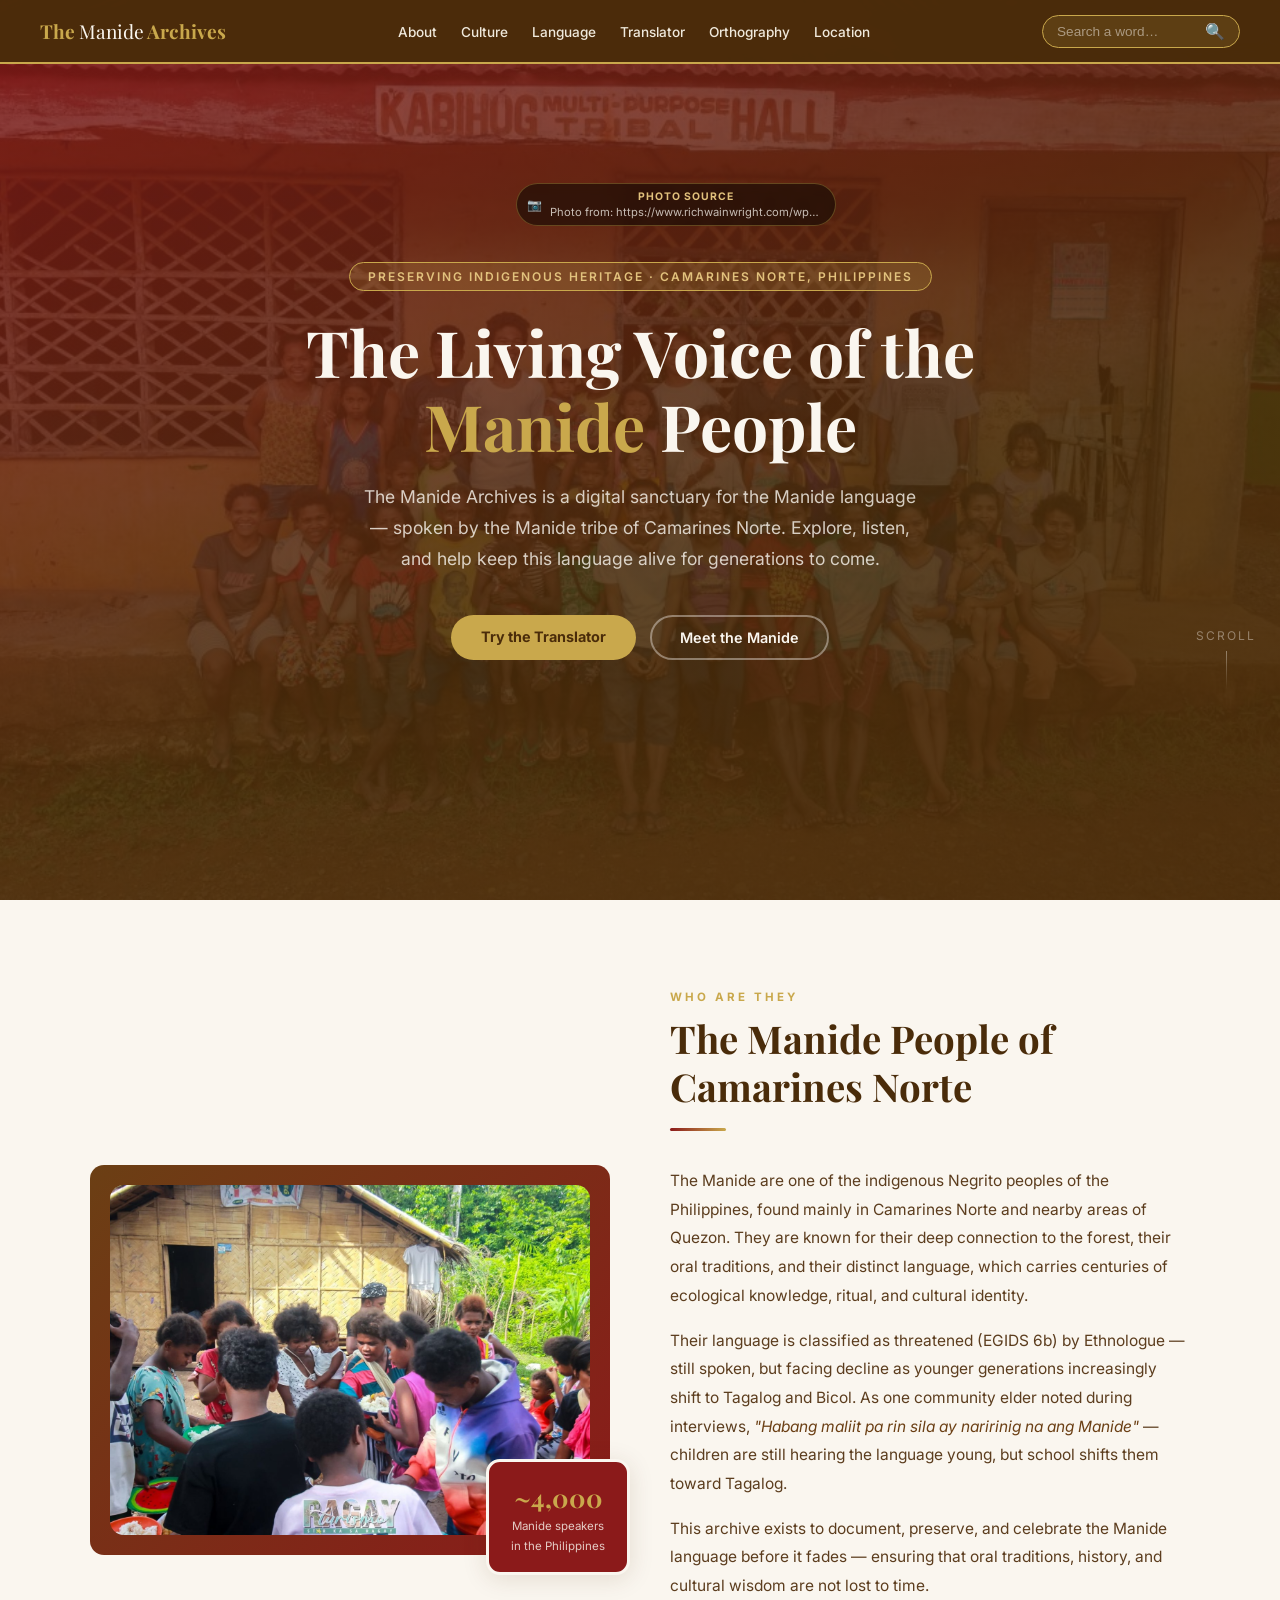
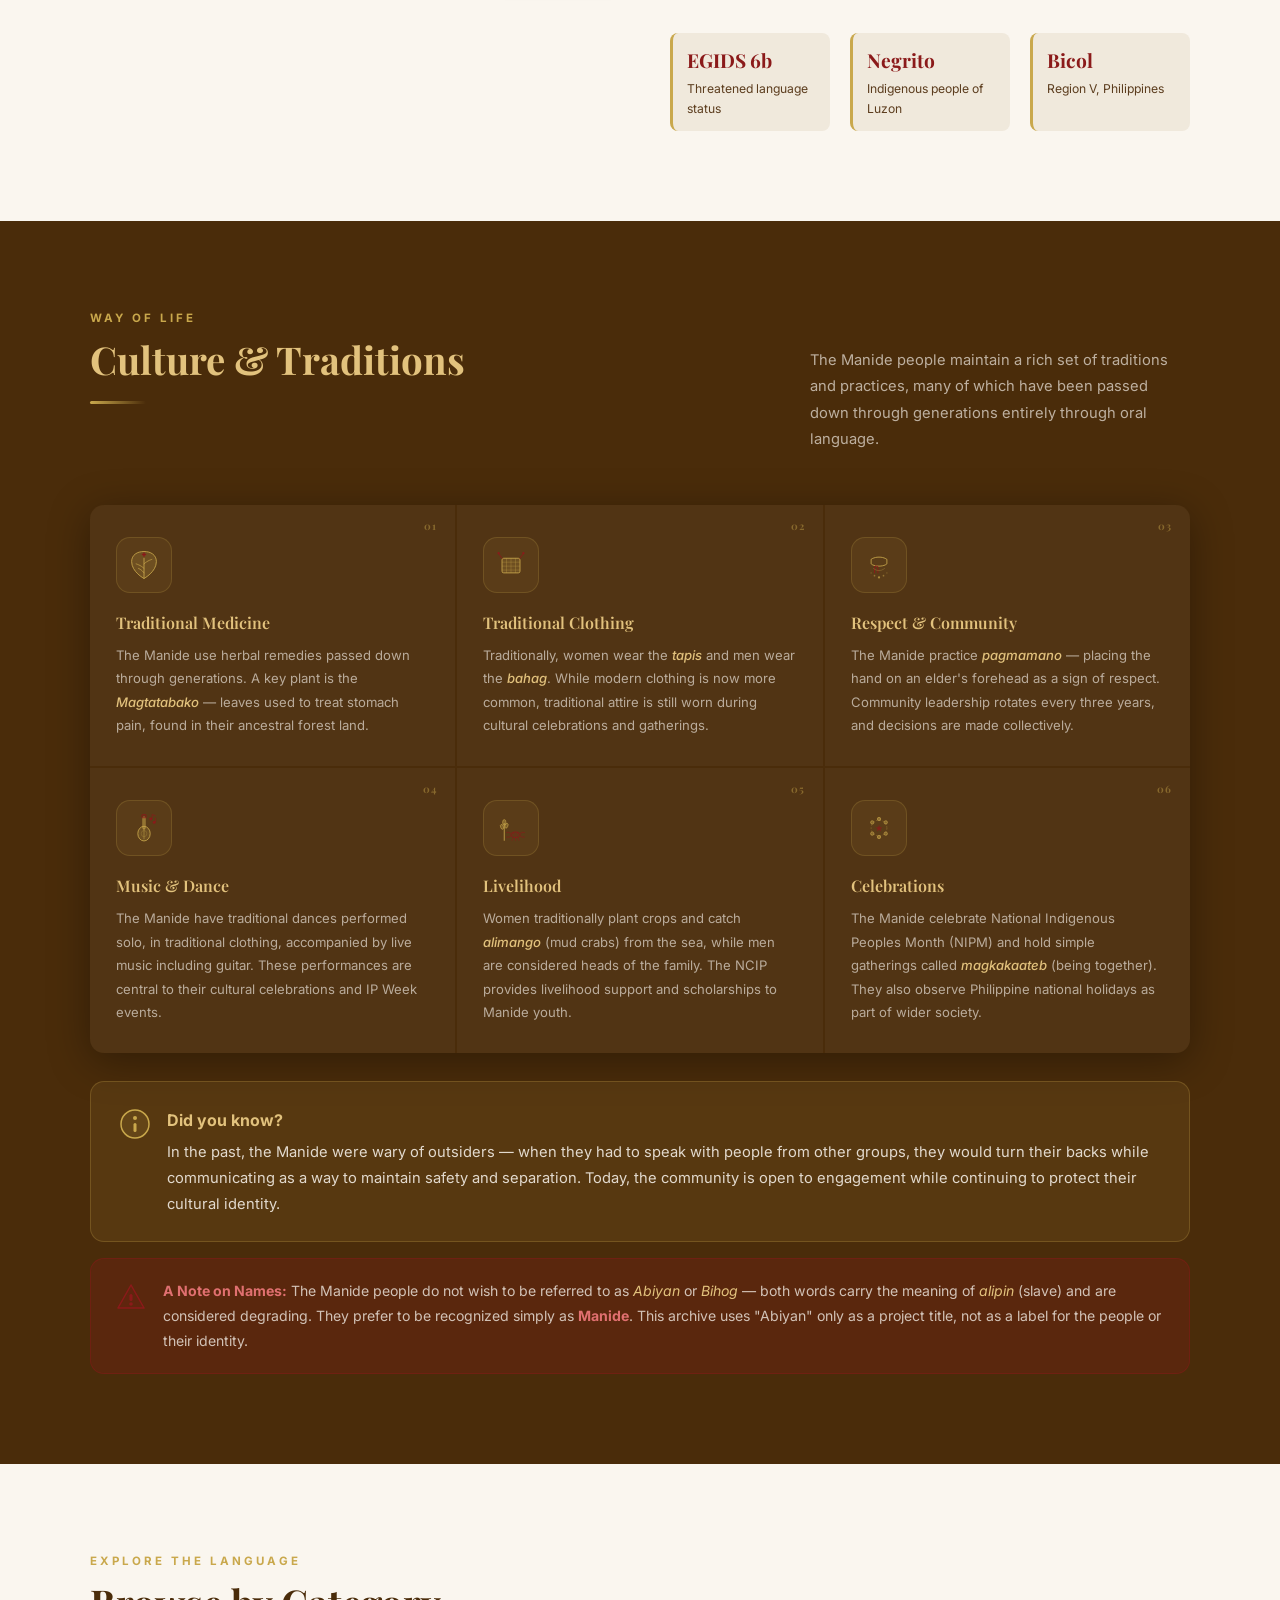
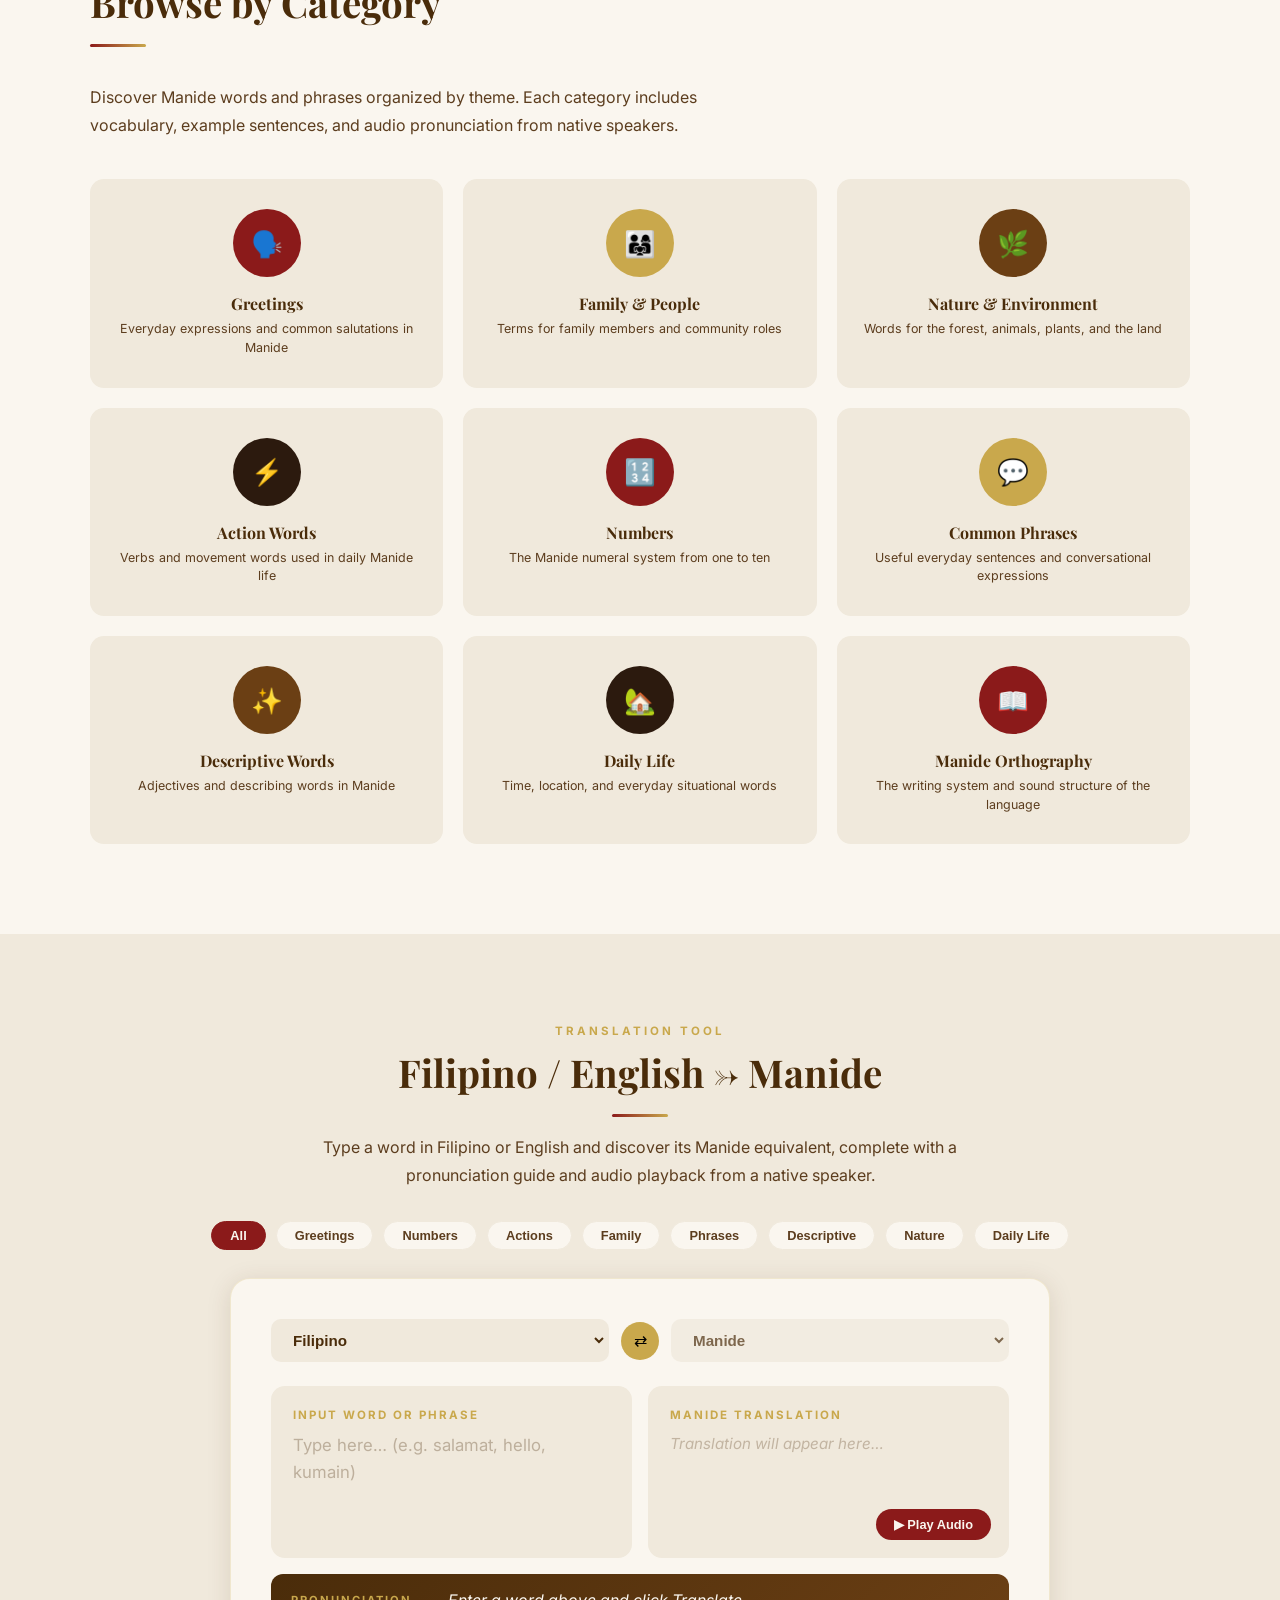
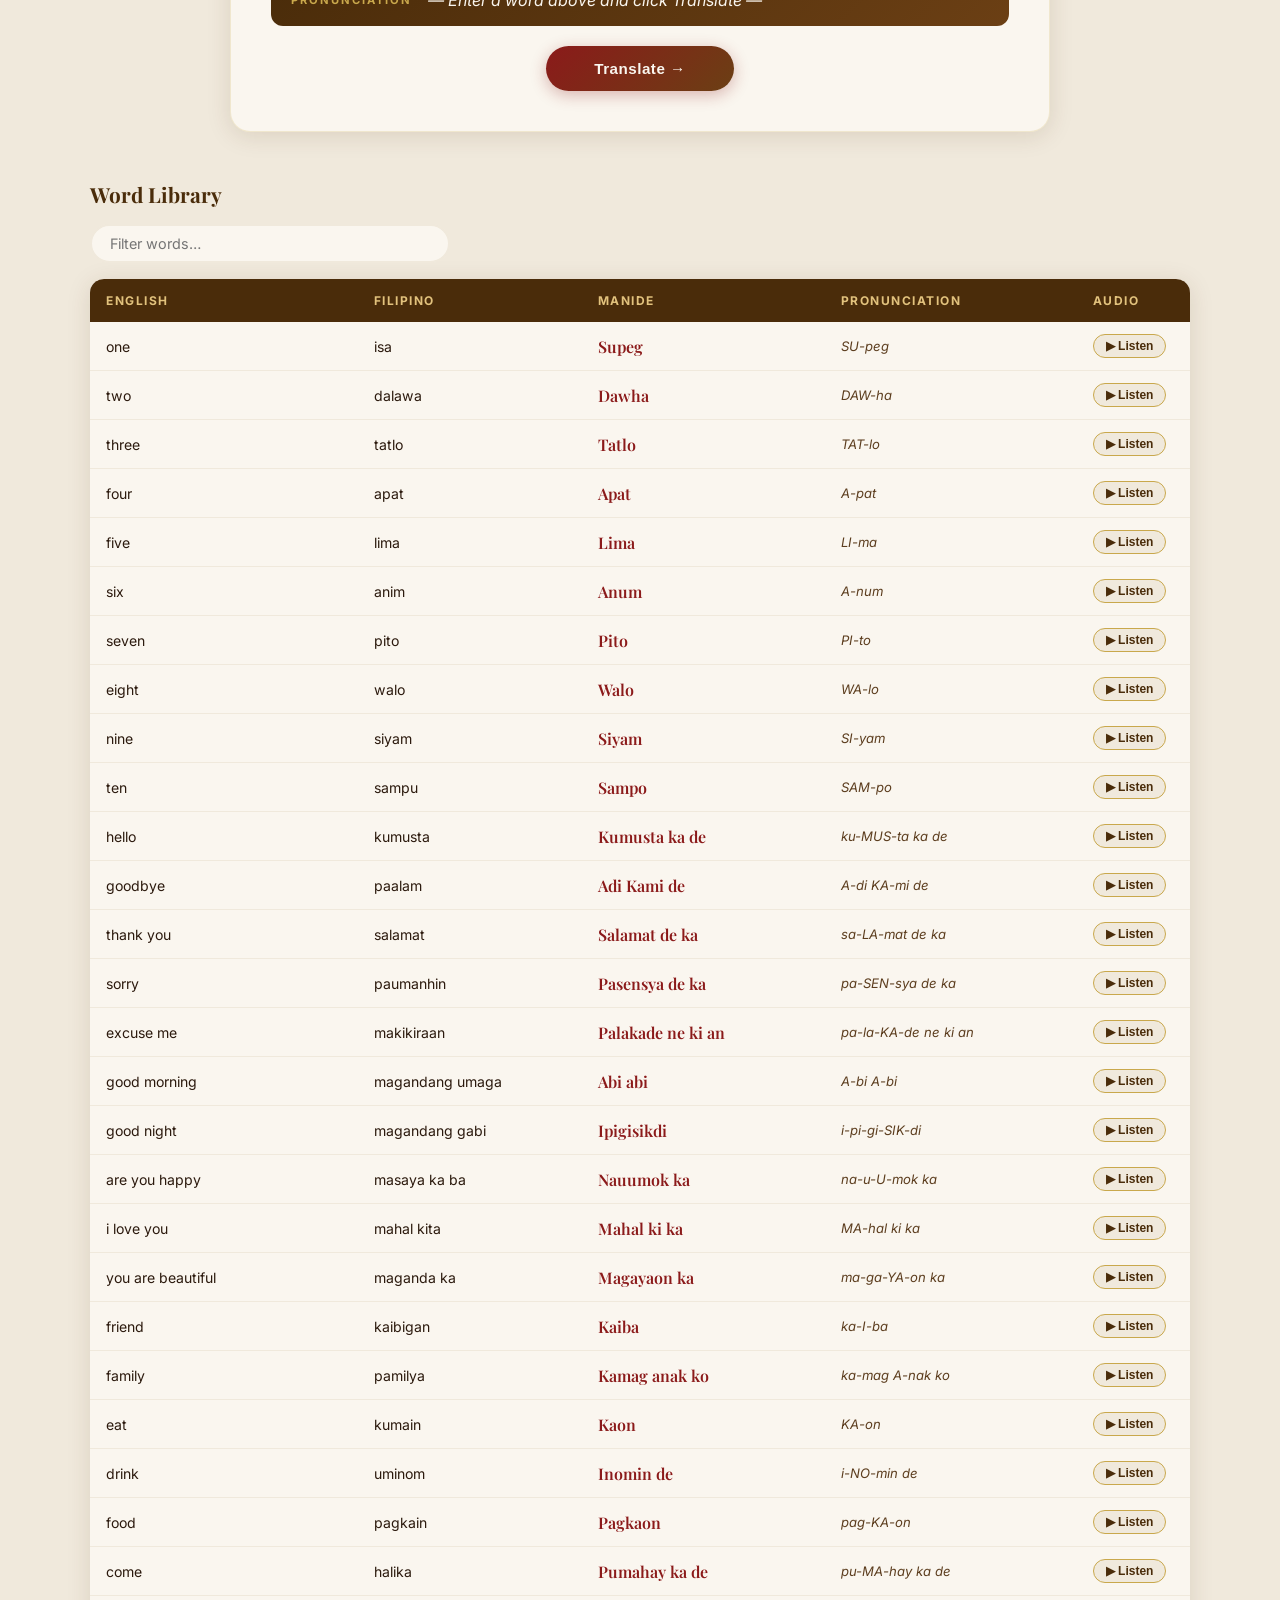
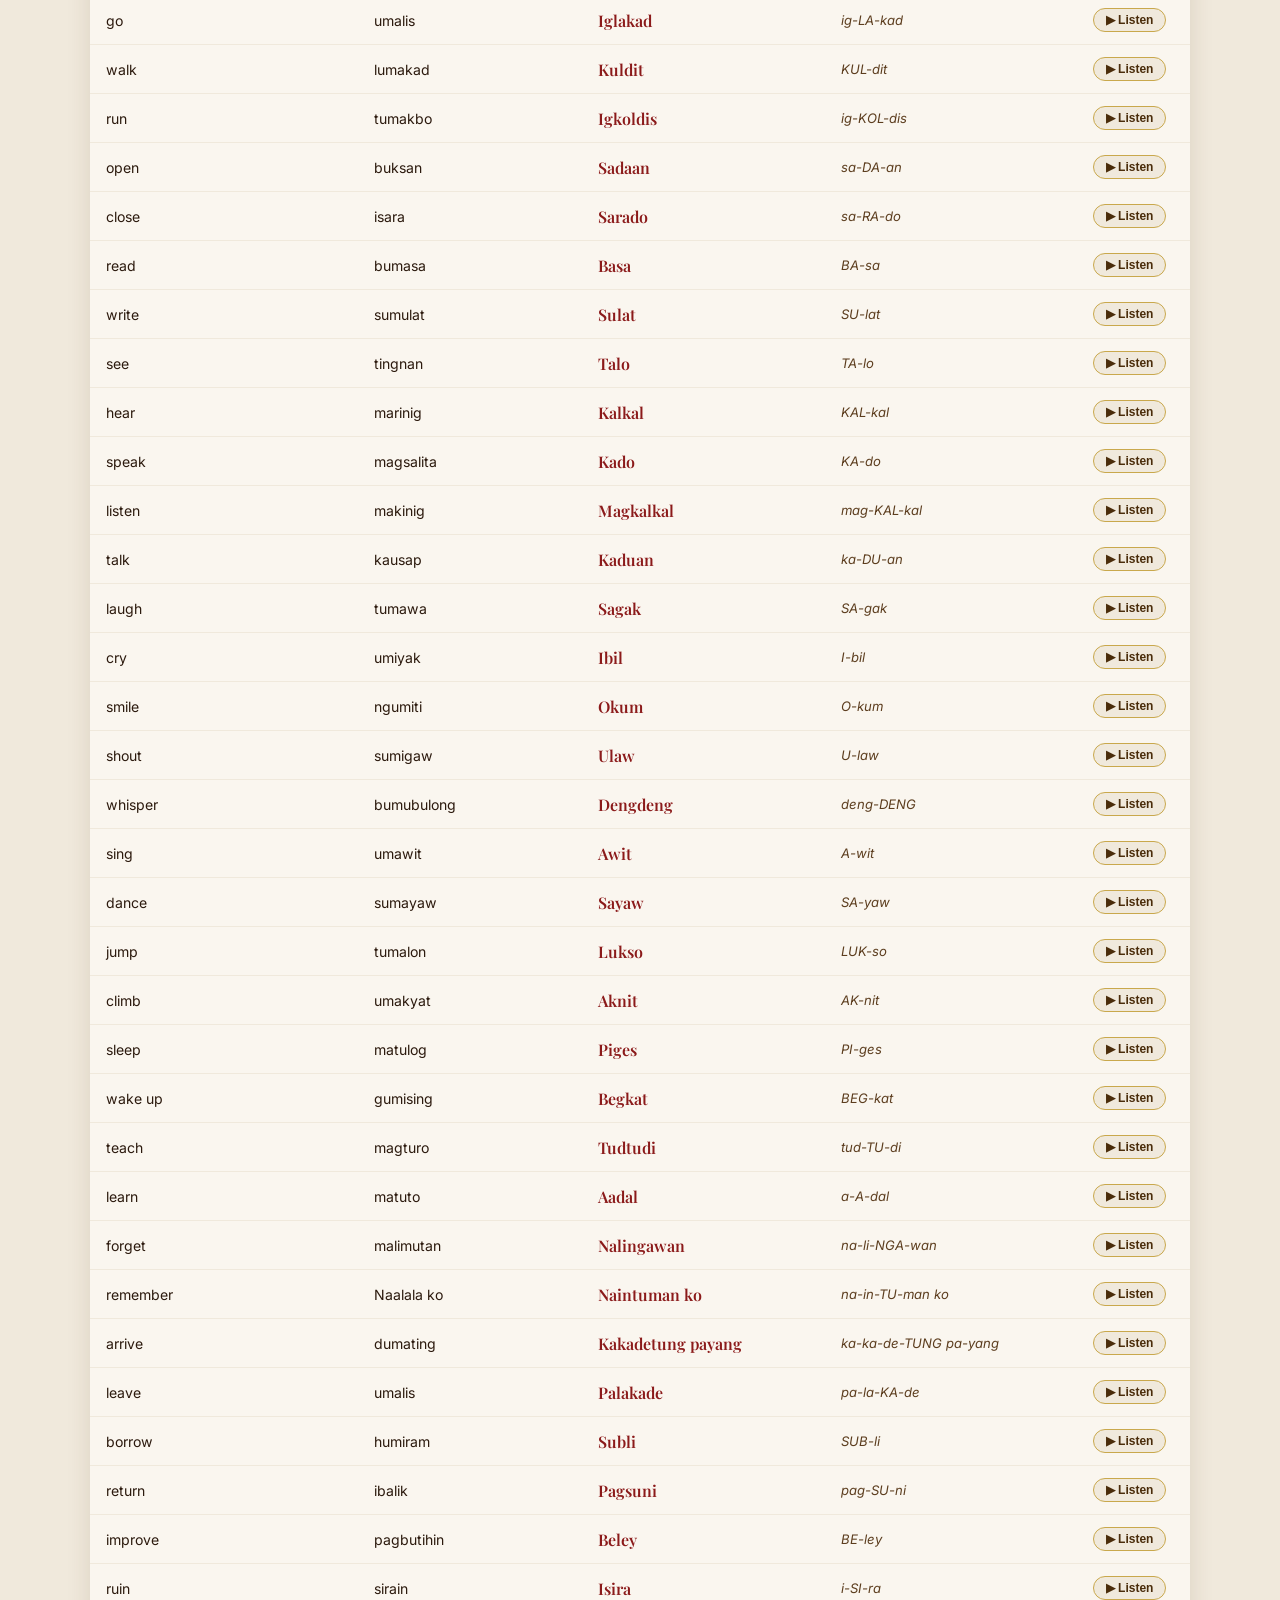
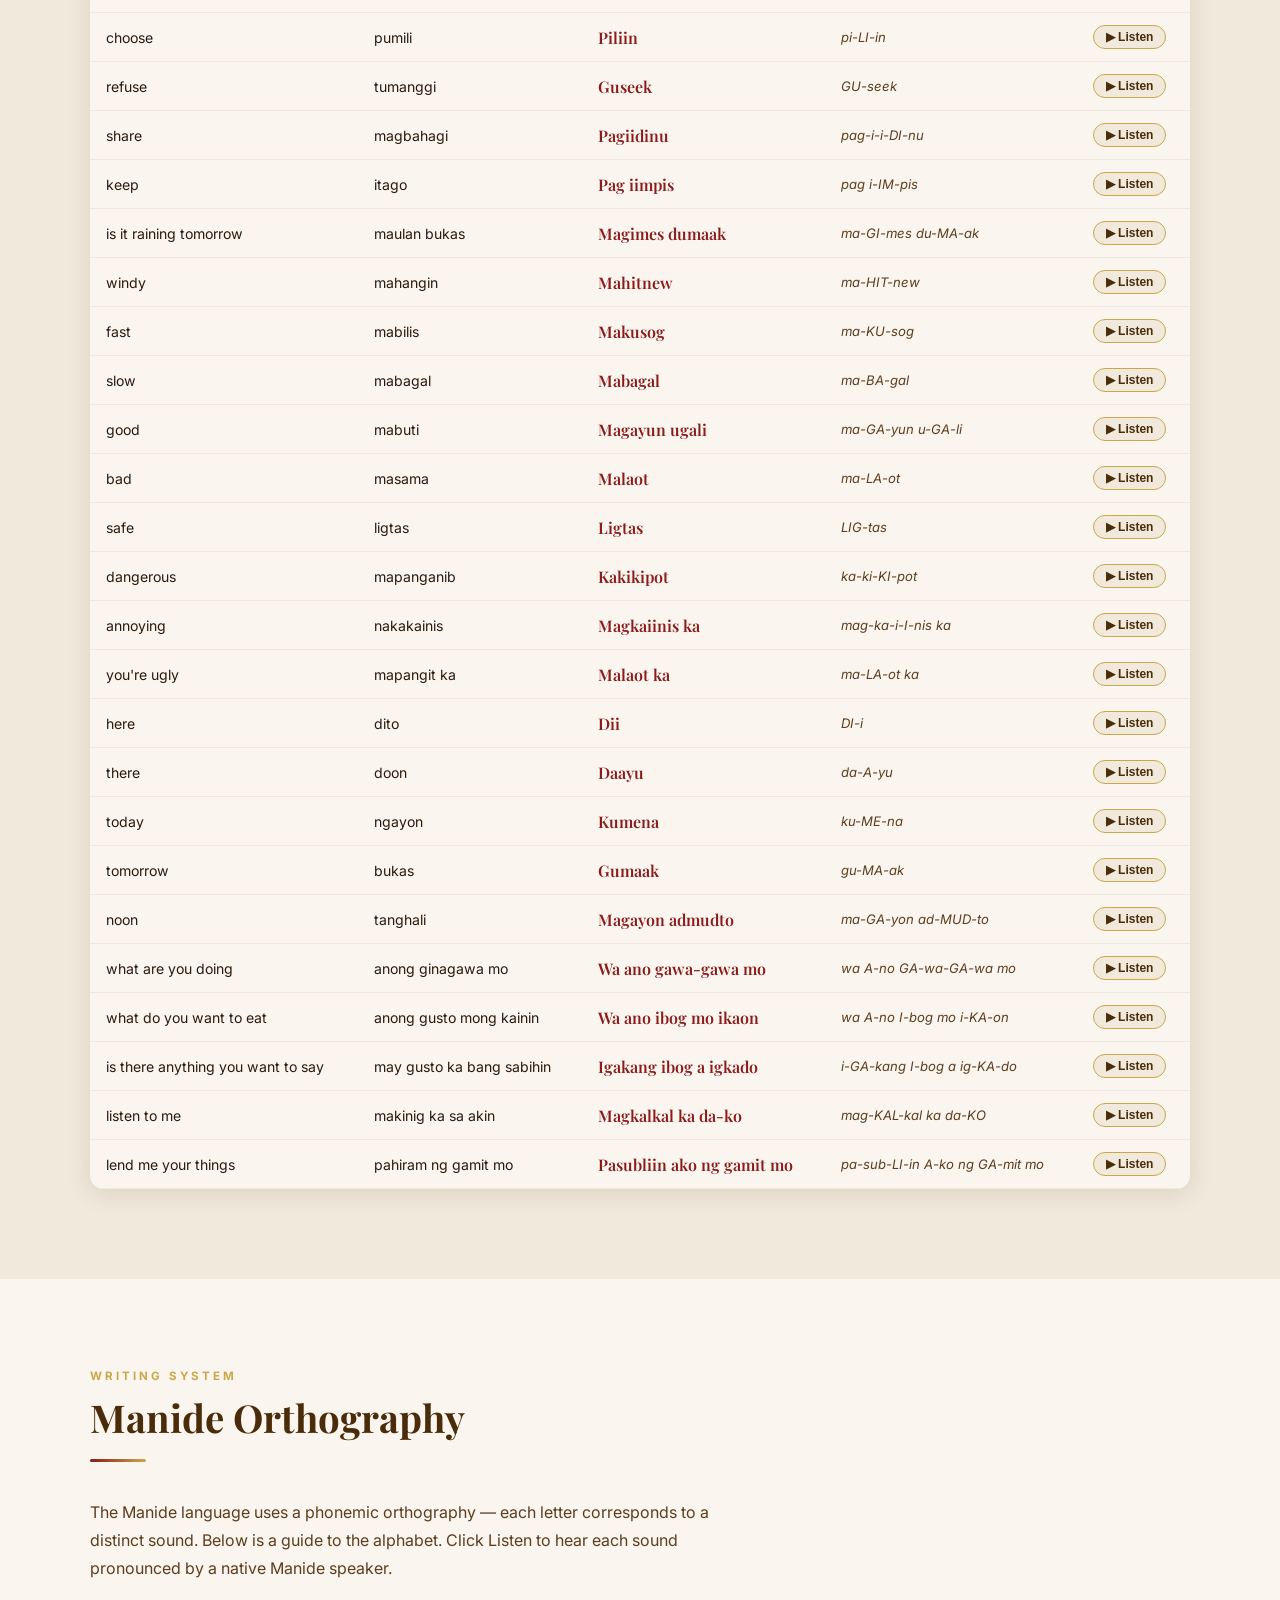
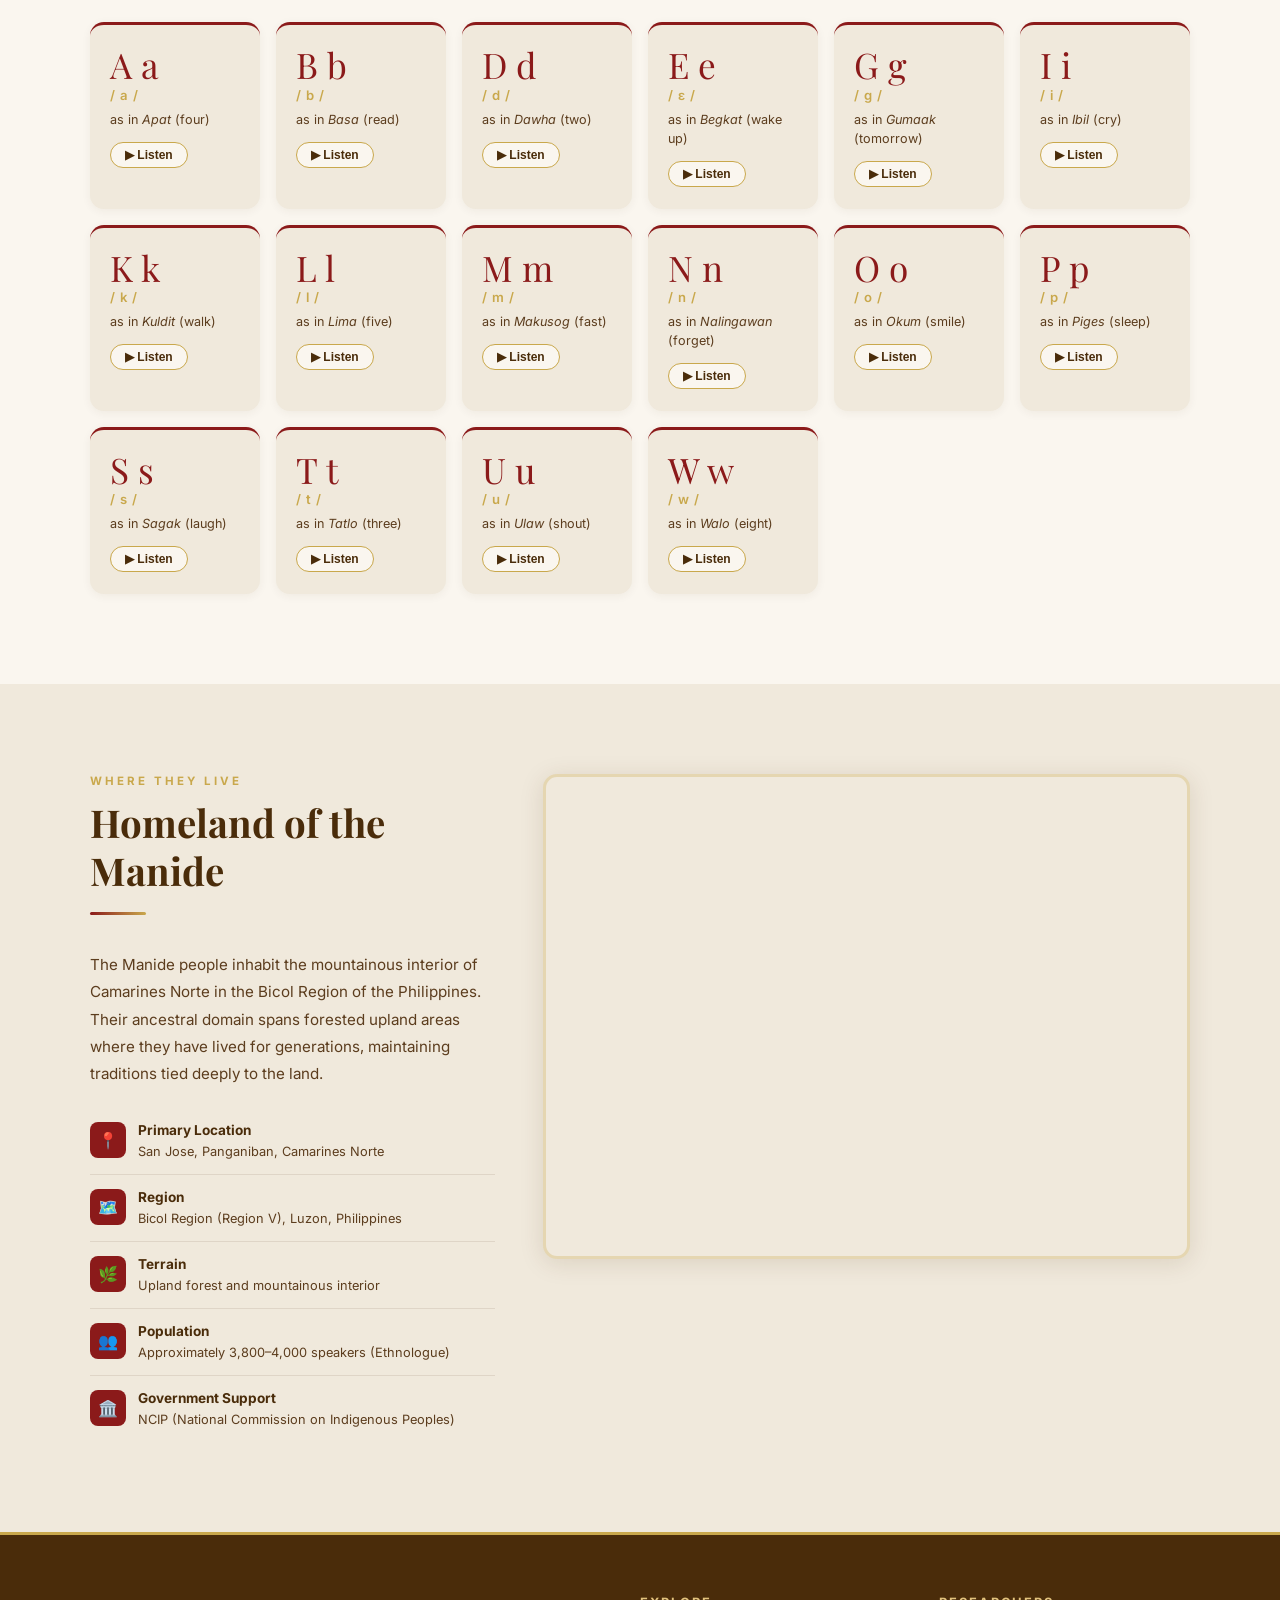
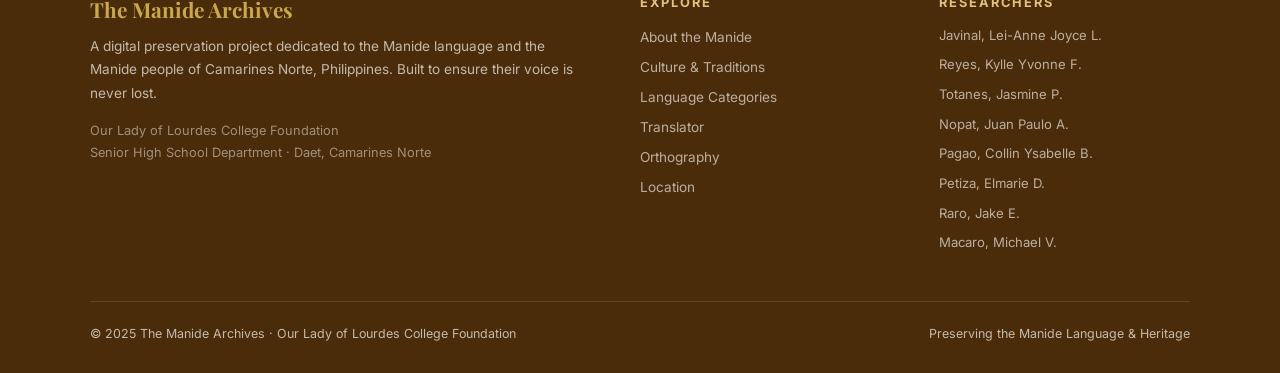
==== index.html @ 1e35bfd6 "initial upload" ====
<!DOCTYPE html>
<html lang="en">
<head>
  <meta charset="UTF-8" />
  <meta name="viewport" content="width=device-width, initial-scale=1.0"/>
  <title>The Manide Archives — Manide Language & Heritage</title>
  <link rel="preconnect" href="https://fonts.googleapis.com">
  <link href="https://fonts.googleapis.com/css2?family=Playfair+Display:wght@400;600;700&family=Inter:wght@300;400;500;600&display=swap" rel="stylesheet">
  <link rel="stylesheet" href="style.css">
</head>
<body>

<!-- ══ NAVBAR ══════════════════════════════════════════ -->
<nav>
  <div class="nav-logo">The <span>Manide</span> Archives</div>
  <ul class="nav-links">
    <li><a href="#about">About</a></li>
    <li><a href="#culture">Culture</a></li>
    <li><a href="#categories">Language</a></li>
    <li><a href="#translator">Translator</a></li>
    <li><a href="#orthography">Orthography</a></li>
    <li><a href="#map-section">Location</a></li>
  </ul>
  <div class="nav-search">
    <input type="text" id="navSearchInput" placeholder="Search a word…" />
    <button id="navSearchBtn">🔍</button>
  </div>
  <!-- Hamburger — only visible on mobile -->
  <button class="nav-hamburger" id="navHamburger" aria-label="Open menu" aria-expanded="false">
    <span></span>
    <span></span>
    <span></span>
  </button>
</nav>

<!-- Mobile slide-down menu -->
<nav class="nav-mobile-menu" id="navMobileMenu" aria-hidden="true">
  <ul>
    <li><a href="#about">About</a></li>
    <li><a href="#culture">Culture</a></li>
    <li><a href="#categories">Language</a></li>
    <li><a href="#translator">Translator</a></li>
    <li><a href="#orthography">Orthography</a></li>
    <li><a href="#map-section">Location</a></li>
  </ul>
  <div class="nav-mobile-search">
    <input type="text" id="mobileSearchInput" placeholder="Search a word…" />
    <button id="mobileSearchBtn">🔍</button>
  </div>
</nav>


<!-- ══ HERO ════════════════════════════════════════════ -->
<section class="hero" id="home">
  <div class="hero-overlay"></div>

  <!-- Image credit pill — shown bottom-left while each slide is active -->
  <div class="hero-credit" id="heroCredit" aria-live="polite">
    <span class="hero-credit-icon">📷</span>
    <span class="hero-credit-text">
      <strong>Photo Source</strong>
      <span id="heroCreditLabel">—</span>
    </span>
  </div>

  <div class="hero-badge">Preserving Indigenous Heritage · Camarines Norte, Philippines</div>
  <h1>The Living Voice of the <em>Manide</em> People</h1>
  <p>
    The Manide Archives is a digital sanctuary for the Manide language —
    spoken by the Manide tribe of Camarines Norte.
    Explore, listen, and help keep this language alive for generations to come.
  </p>
  <div class="hero-cta">
    <a href="#translator" class="btn-primary">Try the Translator</a>
    <a href="#about" class="btn-outline">Meet the Manide</a>
  </div>
  <div class="hero-scroll">Scroll</div>
</section>


<!-- ══ ABOUT ════════════════════════════════════════════ -->
<section id="about">
  <div class="container">
    <div class="about-grid">
      <div class="about-img">
        <div class="about-img-main">
          <img src="images/manide4.jpg" alt="Manide Community of Camarines Norte">
        </div>
        <div class="about-img-badge">
          <strong>~4,000</strong>
          <span>Manide speakers<br>in the Philippines</span>
        </div>
      </div>
      <div class="about-text">
        <div class="section-label">Who Are They</div>
        <h2 class="section-title">The Manide People of Camarines Norte</h2>
        <div class="divider"></div>
        <p>
          The Manide are one of the indigenous Negrito peoples of the Philippines,
          found mainly in Camarines Norte and nearby areas of Quezon. They are known
          for their deep connection to the forest, their oral traditions, and their
          distinct language, which carries centuries of ecological knowledge, ritual,
          and cultural identity.
        </p>
        <p>
          Their language is classified as threatened (EGIDS 6b) by Ethnologue — still
          spoken, but facing decline as younger generations increasingly shift to Tagalog
          and Bicol. As one community elder noted during interviews, <em>"Habang maliit
          pa rin sila ay naririnig na ang Manide"</em> — children are still hearing the
          language young, but school shifts them toward Tagalog.
        </p>
        <p>
          This archive exists to document, preserve, and celebrate the Manide language
          before it fades — ensuring that oral traditions, history, and cultural wisdom
          are not lost to time.
        </p>
        <div class="about-stats">
          <div class="stat">
            <strong>EGIDS 6b</strong>
            <span>Threatened language status</span>
          </div>
          <div class="stat">
            <strong>Negrito</strong>
            <span>Indigenous people of Luzon</span>
          </div>
          <div class="stat">
            <strong>Bicol</strong>
            <span>Region V, Philippines</span>
          </div>
        </div>
      </div>
    </div>
  </div>
</section>


<!-- ══ CULTURE ══════════════════════════════════════════ -->
<section id="culture">
  <div class="container">

    <div class="culture-header">
      <div>
        <div class="section-label">Way of Life</div>
        <h2 class="section-title">Culture &amp; Traditions</h2>
        <div class="divider"></div>
      </div>
      <p class="section-sub culture-intro">
        The Manide people maintain a rich set of traditions and practices, many of which
        have been passed down through generations entirely through oral language.
      </p>
    </div>

    <div class="culture-grid">

      <!-- Card 1 — Traditional Medicine -->
      <div class="culture-card" data-index="01">
        <div class="culture-card-inner">
          <div class="culture-svg-wrap">
            <svg viewBox="0 0 64 64" fill="none" xmlns="http://www.w3.org/2000/svg" aria-hidden="true">
              <!-- Leaf / herb -->
              <path d="M32 56 C32 56 10 44 10 26 C10 14 20 8 32 8 C44 8 54 14 54 26 C54 44 32 56 32 56Z" fill="rgba(201,168,76,0.18)" stroke="#C9A84C" stroke-width="1.5"/>
              <path d="M32 56 L32 20" stroke="#C9A84C" stroke-width="1.5" stroke-linecap="round"/>
              <path d="M32 38 C26 32 18 30 18 30" stroke="#C9A84C" stroke-width="1.2" stroke-linecap="round"/>
              <path d="M32 30 C38 24 46 22 46 22" stroke="#C9A84C" stroke-width="1.2" stroke-linecap="round"/>
              <path d="M32 46 C28 40 22 38 22 38" stroke="#C9A84C" stroke-width="1.2" stroke-linecap="round"/>
              <!-- small cross -->
              <rect x="28" y="12" width="8" height="2.5" rx="1.2" fill="#8B1A1A"/>
              <rect x="30.75" y="9.5" width="2.5" height="8" rx="1.2" fill="#8B1A1A"/>
            </svg>
          </div>
          <div class="culture-card-body">
            <h3>Traditional Medicine</h3>
            <p>
              The Manide use herbal remedies passed down through generations.
              A key plant is the <em>Magtatabako</em> — leaves used to treat
              stomach pain, found in their ancestral forest land.
            </p>
          </div>
        </div>
      </div>

      <!-- Card 2 — Traditional Clothing -->
      <div class="culture-card" data-index="02">
        <div class="culture-card-inner">
          <div class="culture-svg-wrap">
            <svg viewBox="0 0 64 64" fill="none" xmlns="http://www.w3.org/2000/svg" aria-hidden="true">
              <!-- Woven fabric / tapis silhouette -->
              <rect x="16" y="20" width="32" height="26" rx="3" fill="rgba(201,168,76,0.18)" stroke="#C9A84C" stroke-width="1.5"/>
              <!-- weave pattern lines horizontal -->
              <line x1="16" y1="27" x2="48" y2="27" stroke="#C9A84C" stroke-width="0.8" opacity="0.6"/>
              <line x1="16" y1="34" x2="48" y2="34" stroke="#C9A84C" stroke-width="0.8" opacity="0.6"/>
              <line x1="16" y1="41" x2="48" y2="41" stroke="#C9A84C" stroke-width="0.8" opacity="0.6"/>
              <!-- weave vertical -->
              <line x1="24" y1="20" x2="24" y2="46" stroke="#C9A84C" stroke-width="0.8" opacity="0.6"/>
              <line x1="32" y1="20" x2="32" y2="46" stroke="#C9A84C" stroke-width="0.8" opacity="0.6"/>
              <line x1="40" y1="20" x2="40" y2="46" stroke="#C9A84C" stroke-width="0.8" opacity="0.6"/>
              <!-- shoulder ties -->
              <path d="M16 20 L10 12" stroke="#8B1A1A" stroke-width="1.5" stroke-linecap="round"/>
              <path d="M48 20 L54 12" stroke="#8B1A1A" stroke-width="1.5" stroke-linecap="round"/>
              <circle cx="10" cy="11" r="2" fill="#8B1A1A"/>
              <circle cx="54" cy="11" r="2" fill="#8B1A1A"/>
            </svg>
          </div>
          <div class="culture-card-body">
            <h3>Traditional Clothing</h3>
            <p>
              Traditionally, women wear the <em>tapis</em> and men wear the <em>bahag</em>.
              While modern clothing is now more common, traditional attire is still worn
              during cultural celebrations and gatherings.
            </p>
          </div>
        </div>
      </div>

      <!-- Card 3 — Respect & Community -->
      <div class="culture-card" data-index="03">
        <div class="culture-card-inner">
          <div class="culture-svg-wrap">
            <svg viewBox="0 0 64 64" fill="none" xmlns="http://www.w3.org/2000/svg" aria-hidden="true">
              <!-- Two hands — pagmamano gesture -->
              <!-- elder hand (top, open) -->
              <path d="M18 22 C18 22 22 18 32 18 C42 18 46 22 46 22" stroke="#C9A84C" stroke-width="1.5" stroke-linecap="round"/>
              <path d="M18 22 L18 30 C18 30 22 34 32 34 C42 34 46 30 46 30 L46 22" stroke="#C9A84C" stroke-width="1.5" stroke-linejoin="round"/>
              <!-- younger hand below, reaching up -->
              <path d="M24 46 L24 36 C24 34.5 26 34 26 34" stroke="#8B1A1A" stroke-width="1.5" stroke-linecap="round"/>
              <path d="M24 36 C24 34 28 33 30 35 L30 46" stroke="#8B1A1A" stroke-width="1.5" stroke-linecap="round" stroke-linejoin="round"/>
              <!-- circle of community dots -->
              <circle cx="32" cy="54" r="2" fill="#C9A84C" opacity="0.7"/>
              <circle cx="40" cy="51" r="1.5" fill="#C9A84C" opacity="0.5"/>
              <circle cx="24" cy="51" r="1.5" fill="#C9A84C" opacity="0.5"/>
              <circle cx="46" cy="46" r="1.2" fill="#C9A84C" opacity="0.35"/>
              <circle cx="18" cy="46" r="1.2" fill="#C9A84C" opacity="0.35"/>
              <!-- respect arc -->
              <path d="M22 38 C22 38 26 42 32 42 C38 42 42 38 42 38" stroke="#C9A84C" stroke-width="1" stroke-linecap="round" opacity="0.5"/>
            </svg>
          </div>
          <div class="culture-card-body">
            <h3>Respect &amp; Community</h3>
            <p>
              The Manide practice <em>pagmamano</em> — placing the hand on an elder's
              forehead as a sign of respect. Community leadership rotates every three
              years, and decisions are made collectively.
            </p>
          </div>
        </div>
      </div>

      <!-- Card 4 — Music & Dance -->
      <div class="culture-card" data-index="04">
        <div class="culture-card-inner">
          <div class="culture-svg-wrap">
            <svg viewBox="0 0 64 64" fill="none" xmlns="http://www.w3.org/2000/svg" aria-hidden="true">
              <!-- Guitar body -->
              <ellipse cx="32" cy="42" rx="11" ry="13" fill="rgba(201,168,76,0.18)" stroke="#C9A84C" stroke-width="1.5"/>
              <ellipse cx="32" cy="42" rx="5" ry="5.5" stroke="#C9A84C" stroke-width="0.8" opacity="0.5"/>
              <!-- neck -->
              <rect x="30" y="12" width="4" height="22" rx="2" fill="rgba(201,168,76,0.18)" stroke="#C9A84C" stroke-width="1.2"/>
              <!-- headstock -->
              <rect x="28" y="8" width="8" height="6" rx="2" fill="rgba(139,26,26,0.3)" stroke="#8B1A1A" stroke-width="1.2"/>
              <!-- strings -->
              <line x1="31" y1="14" x2="31" y2="52" stroke="#C9A84C" stroke-width="0.7" opacity="0.7"/>
              <line x1="33" y1="14" x2="33" y2="52" stroke="#C9A84C" stroke-width="0.7" opacity="0.7"/>
              <!-- music notes -->
              <circle cx="50" cy="22" r="2.5" fill="#8B1A1A"/>
              <line x1="52.5" y1="22" x2="52.5" y2="14" stroke="#8B1A1A" stroke-width="1.2"/>
              <circle cx="44" cy="16" r="2.5" fill="#8B1A1A"/>
              <line x1="46.5" y1="16" x2="46.5" y2="8" stroke="#8B1A1A" stroke-width="1.2"/>
              <line x1="46.5" y1="8" x2="52.5" y2="10" stroke="#8B1A1A" stroke-width="1.2"/>
            </svg>
          </div>
          <div class="culture-card-body">
            <h3>Music &amp; Dance</h3>
            <p>
              The Manide have traditional dances performed solo, in traditional clothing,
              accompanied by live music including guitar. These performances are central
              to their cultural celebrations and IP Week events.
            </p>
          </div>
        </div>
      </div>

      <!-- Card 5 — Livelihood -->
      <div class="culture-card" data-index="05">
        <div class="culture-card-inner">
          <div class="culture-svg-wrap">
            <svg viewBox="0 0 64 64" fill="none" xmlns="http://www.w3.org/2000/svg" aria-hidden="true">
              <!-- Rice stalks -->
              <line x1="20" y1="54" x2="20" y2="24" stroke="#C9A84C" stroke-width="1.5" stroke-linecap="round"/>
              <ellipse cx="20" cy="22" rx="3" ry="5" fill="rgba(201,168,76,0.4)" stroke="#C9A84C" stroke-width="1"/>
              <ellipse cx="16" cy="30" rx="2.5" ry="4.5" fill="rgba(201,168,76,0.3)" stroke="#C9A84C" stroke-width="1" transform="rotate(-20 16 30)"/>
              <ellipse cx="24" cy="28" rx="2.5" ry="4.5" fill="rgba(201,168,76,0.3)" stroke="#C9A84C" stroke-width="1" transform="rotate(20 24 28)"/>
              <!-- crab (alimango) -->
              <ellipse cx="40" cy="44" rx="8" ry="5" fill="rgba(139,26,26,0.2)" stroke="#8B1A1A" stroke-width="1.3"/>
              <!-- claws -->
              <path d="M32 42 C28 38 24 40 24 40" stroke="#8B1A1A" stroke-width="1.2" stroke-linecap="round"/>
              <path d="M32 46 C28 50 24 48 24 48" stroke="#8B1A1A" stroke-width="1.2" stroke-linecap="round"/>
              <path d="M48 42 C52 38 56 40 56 40" stroke="#8B1A1A" stroke-width="1.2" stroke-linecap="round"/>
              <path d="M48 46 C52 50 56 48 56 48" stroke="#8B1A1A" stroke-width="1.2" stroke-linecap="round"/>
              <!-- legs -->
              <line x1="36" y1="49" x2="34" y2="54" stroke="#8B1A1A" stroke-width="1" stroke-linecap="round"/>
              <line x1="40" y1="49" x2="40" y2="54" stroke="#8B1A1A" stroke-width="1" stroke-linecap="round"/>
              <line x1="44" y1="49" x2="46" y2="54" stroke="#8B1A1A" stroke-width="1" stroke-linecap="round"/>
              <!-- eyes -->
              <circle cx="36" cy="41" r="1.2" fill="#8B1A1A"/>
              <circle cx="44" cy="41" r="1.2" fill="#8B1A1A"/>
            </svg>
          </div>
          <div class="culture-card-body">
            <h3>Livelihood</h3>
            <p>
              Women traditionally plant crops and catch <em>alimango</em> (mud crabs)
              from the sea, while men are considered heads of the family. The NCIP
              provides livelihood support and scholarships to Manide youth.
            </p>
          </div>
        </div>
      </div>

      <!-- Card 6 — Celebrations -->
      <div class="culture-card" data-index="06">
        <div class="culture-card-inner">
          <div class="culture-svg-wrap">
            <svg viewBox="0 0 64 64" fill="none" xmlns="http://www.w3.org/2000/svg" aria-hidden="true">
              <!-- Gathering circle of people silhouettes -->
              <circle cx="32" cy="32" r="14" stroke="#C9A84C" stroke-width="1" stroke-dasharray="3 3" opacity="0.5"/>
              <!-- 6 people around circle -->
              <circle cx="32" cy="16" r="3" fill="rgba(201,168,76,0.5)" stroke="#C9A84C" stroke-width="1"/>
              <circle cx="44" cy="22" r="3" fill="rgba(201,168,76,0.4)" stroke="#C9A84C" stroke-width="1"/>
              <circle cx="44" cy="42" r="3" fill="rgba(201,168,76,0.4)" stroke="#C9A84C" stroke-width="1"/>
              <circle cx="32" cy="48" r="3" fill="rgba(201,168,76,0.5)" stroke="#C9A84C" stroke-width="1"/>
              <circle cx="20" cy="42" r="3" fill="rgba(201,168,76,0.4)" stroke="#C9A84C" stroke-width="1"/>
              <circle cx="20" cy="22" r="3" fill="rgba(201,168,76,0.4)" stroke="#C9A84C" stroke-width="1"/>
              <!-- center fire / star -->
              <polygon points="32,26 33.5,30.5 38,30.5 34.5,33.5 35.8,38 32,35.2 28.2,38 29.5,33.5 26,30.5 30.5,30.5" fill="#8B1A1A" opacity="0.8"/>
            </svg>
          </div>
          <div class="culture-card-body">
            <h3>Celebrations</h3>
            <p>
              The Manide celebrate National Indigenous Peoples Month (NIPM) and
              hold simple gatherings called <em>magkakaateb</em> (being together).
              They also observe Philippine national holidays as part of wider society.
            </p>
          </div>
        </div>
      </div>

    </div><!-- /.culture-grid -->

    <!-- Did You Know -->
    <div class="did-you-know">
      <div class="dyk-icon">
        <svg viewBox="0 0 32 32" fill="none" xmlns="http://www.w3.org/2000/svg" width="32" height="32" aria-hidden="true">
          <circle cx="16" cy="16" r="14" stroke="#C9A84C" stroke-width="1.5" fill="rgba(201,168,76,0.12)"/>
          <circle cx="16" cy="10" r="2" fill="#C9A84C"/>
          <rect x="14.5" y="15" width="3" height="9" rx="1.5" fill="#C9A84C"/>
        </svg>
      </div>
      <div class="dyk-text">
        <strong>Did you know?</strong>
        In the past, the Manide were wary of outsiders — when they had to speak
        with people from other groups, they would turn their backs while communicating
        as a way to maintain safety and separation. Today, the community is open to
        engagement while continuing to protect their cultural identity.
      </div>
    </div>

    <!-- Important Note on Naming -->
    <div class="naming-note">
      <div class="naming-icon">
        <svg viewBox="0 0 32 32" fill="none" xmlns="http://www.w3.org/2000/svg" width="32" height="32" aria-hidden="true">
          <path d="M16 4 L29 27 H3 Z" stroke="#8B1A1A" stroke-width="1.5" fill="rgba(139,26,26,0.12)" stroke-linejoin="round"/>
          <rect x="14.5" y="13" width="3" height="7" rx="1.5" fill="#8B1A1A"/>
          <circle cx="16" cy="23" r="1.8" fill="#8B1A1A"/>
        </svg>
      </div>
      <div class="naming-text">
        <strong>A Note on Names:</strong>
        The Manide people do not wish to be referred to as <em>Abiyan</em> or
        <em>Bihog</em> — both words carry the meaning of <em>alipin</em> (slave)
        and are considered degrading. They prefer to be recognized simply as
        <strong>Manide</strong>. This archive uses "Abiyan" only as a project
        title, not as a label for the people or their identity.
      </div>
    </div>

  </div>
</section>


<!-- ══ LANGUAGE CATEGORIES ══════════════════════════════ -->
<section id="categories">
  <div class="container">
    <div class="section-label">Explore the Language</div>
    <h2 class="section-title">Browse by Category</h2>
    <div class="divider"></div>
    <p class="section-sub" style="margin-bottom: 40px;">
      Discover Manide words and phrases organized by theme. Each category includes
      vocabulary, example sentences, and audio pronunciation from native speakers.
    </p>
    <div class="cat-grid">
      <a href="#translator" class="cat-card" data-filter="greetings">
        <div class="cat-icon red">🗣️</div>
        <h3>Greetings</h3>
        <p>Everyday expressions and common salutations in Manide</p>
      </a>
      <a href="#translator" class="cat-card" data-filter="family">
        <div class="cat-icon gold">👨‍👩‍👧</div>
        <h3>Family &amp; People</h3>
        <p>Terms for family members and community roles</p>
      </a>
      <a href="#translator" class="cat-card" data-filter="nature">
        <div class="cat-icon brown">🌿</div>
        <h3>Nature &amp; Environment</h3>
        <p>Words for the forest, animals, plants, and the land</p>
      </a>
      <a href="#translator" class="cat-card" data-filter="actions">
        <div class="cat-icon dark">⚡</div>
        <h3>Action Words</h3>
        <p>Verbs and movement words used in daily Manide life</p>
      </a>
      <a href="#translator" class="cat-card" data-filter="numbers">
        <div class="cat-icon red">🔢</div>
        <h3>Numbers</h3>
        <p>The Manide numeral system from one to ten</p>
      </a>
      <a href="#translator" class="cat-card" data-filter="phrases">
        <div class="cat-icon gold">💬</div>
        <h3>Common Phrases</h3>
        <p>Useful everyday sentences and conversational expressions</p>
      </a>
      <a href="#translator" class="cat-card" data-filter="descriptive">
        <div class="cat-icon brown">✨</div>
        <h3>Descriptive Words</h3>
        <p>Adjectives and describing words in Manide</p>
      </a>
      <a href="#translator" class="cat-card" data-filter="daily">
        <div class="cat-icon dark">🏡</div>
        <h3>Daily Life</h3>
        <p>Time, location, and everyday situational words</p>
      </a>
      <a href="#orthography" class="cat-card">
        <div class="cat-icon red">📖</div>
        <h3>Manide Orthography</h3>
        <p>The writing system and sound structure of the language</p>
      </a>
    </div>
  </div>
</section>


<!-- ══ TRANSLATOR ════════════════════════════════════════ -->
<section id="translator">
  <div class="container">
    <div class="section-header-center">
      <div class="section-label">Translation Tool</div>
      <h2 class="section-title">Filipino / English → Manide</h2>
      <div class="divider center"></div>
      <p class="section-sub center">
        Type a word in Filipino or English and discover its Manide equivalent,
        complete with a pronunciation guide and audio playback from a native speaker.
      </p>
    </div>

    <!-- Category filter chips -->
    <div class="filter-chips" id="filterChips">
      <button class="chip active" data-cat="all">All</button>
      <button class="chip" data-cat="greetings">Greetings</button>
      <button class="chip" data-cat="numbers">Numbers</button>
      <button class="chip" data-cat="actions">Actions</button>
      <button class="chip" data-cat="family">Family</button>
      <button class="chip" data-cat="phrases">Phrases</button>
      <button class="chip" data-cat="descriptive">Descriptive</button>
      <button class="chip" data-cat="nature">Nature</button>
      <button class="chip" data-cat="daily">Daily Life</button>
    </div>

    <div class="translator-box">
      <div class="translator-lang-bar">
        <select class="lang-select" id="sourceLang">
          <option value="filipino">Filipino</option>
          <option value="english">English</option>
        </select>
        <button class="lang-arrow" id="swapBtn" title="Switch language">⇄</button>
        <select class="lang-select" disabled style="opacity:.7;"><option>Manide</option></select>
      </div>
      <div class="translator-panels">
        <div class="trans-panel">
          <label>Input Word or Phrase</label>
          <textarea id="inputWord" placeholder="Type here… (e.g. salamat, hello, kumain)"></textarea>
        </div>
        <div class="trans-panel">
          <label>Manide Translation</label>
          <div class="trans-result empty" id="outputWord">Translation will appear here…</div>
          <button class="audio-btn" id="audioPlayBtn">▶ Play Audio</button>
        </div>
      </div>
      <div class="phonetic-strip">
        <span class="ph-label">Pronunciation</span>
        <span class="ph-text" id="phoneticGuide">— Enter a word above and click Translate —</span>
      </div>
      <div class="trans-btn-row">
        <button class="translate-btn" id="translateBtn">Translate →</button>
      </div>
    </div>

    <!-- Word list table -->
    <div class="word-list-wrap">
      <h3 class="word-list-title">Word Library</h3>
      <div class="word-list-search-row">
        <input type="text" id="wordListSearch" placeholder="Filter words…" class="word-list-search"/>
      </div>
      <div class="word-table-wrap">
        <table class="word-table" id="wordTable">
          <thead>
            <tr>
              <th>English</th>
              <th>Filipino</th>
              <th>Manide</th>
              <th>Pronunciation</th>
              <th>Audio</th>
            </tr>
          </thead>
          <tbody id="wordTableBody">
            <!-- Populated by script.js -->
          </tbody>
        </table>
      </div>
    </div>
  </div>
</section>


<!-- ══ ORTHOGRAPHY ══════════════════════════════════════ -->
<section id="orthography">
  <div class="container">
    <div class="section-label">Writing System</div>
    <h2 class="section-title">Manide Orthography</h2>
    <div class="divider"></div>
    <p class="section-sub" style="margin-bottom: 40px;">
      The Manide language uses a phonemic orthography — each letter corresponds to a distinct
      sound. Below is a guide to the alphabet. Click Listen to hear each sound pronounced
      by a native Manide speaker.
    </p>
    <div class="ortho-grid">
      <div class="ortho-card">
        <div class="letter">A a</div>
        <div class="pronunciation">/ a /</div>
        <div class="example">as in <em>Apat</em> (four)</div>
        <button class="play-small" data-audio="audio/Numbers/4.mp3">▶ Listen</button>
      </div>
      <div class="ortho-card">
        <div class="letter">B b</div>
        <div class="pronunciation">/ b /</div>
        <div class="example">as in <em>Basa</em> (read)</div>
        <button class="play-small" data-audio="audio/Basic Daily use words/Read.mp3">▶ Listen</button>
      </div>
      <div class="ortho-card">
        <div class="letter">D d</div>
        <div class="pronunciation">/ d /</div>
        <div class="example">as in <em>Dawha</em> (two)</div>
        <button class="play-small" data-audio="audio/Numbers/Dalawa.mp3">▶ Listen</button>
      </div>
      <div class="ortho-card">
        <div class="letter">E e</div>
        <div class="pronunciation">/ ɛ /</div>
        <div class="example">as in <em>Begkat</em> (wake up)</div>
        <button class="play-small" data-audio="audio/Action Words/Wake.mp3">▶ Listen</button>
      </div>
      <div class="ortho-card">
        <div class="letter">G g</div>
        <div class="pronunciation">/ g /</div>
        <div class="example">as in <em>Gumaak</em> (tomorrow)</div>
        <button class="play-small" data-audio="audio/Basic Daily use words/Tomorrow.mp3">▶ Listen</button>
      </div>
      <div class="ortho-card">
        <div class="letter">I i</div>
        <div class="pronunciation">/ i /</div>
        <div class="example">as in <em>Ibil</em> (cry)</div>
        <button class="play-small" data-audio="audio/Action Words/Cry.mp3">▶ Listen</button>
      </div>
      <div class="ortho-card">
        <div class="letter">K k</div>
        <div class="pronunciation">/ k /</div>
        <div class="example">as in <em>Kuldit</em> (walk)</div>
        <button class="play-small" data-audio="audio/Basic Daily use words/Walk.mp3">▶ Listen</button>
      </div>
      <div class="ortho-card">
        <div class="letter">L l</div>
        <div class="pronunciation">/ l /</div>
        <div class="example">as in <em>Lima</em> (five)</div>
        <button class="play-small" data-audio="audio/Numbers/5.mp3">▶ Listen</button>
      </div>
      <div class="ortho-card">
        <div class="letter">M m</div>
        <div class="pronunciation">/ m /</div>
        <div class="example">as in <em>Makusog</em> (fast)</div>
        <button class="play-small" data-audio="audio/Basic Daily use words/Fast.mp3">▶ Listen</button>
      </div>
      <div class="ortho-card">
        <div class="letter">N n</div>
        <div class="pronunciation">/ n /</div>
        <div class="example">as in <em>Nalingawan</em> (forget)</div>
        <button class="play-small" data-audio="audio/Action Words/Forget.mp3">▶ Listen</button>
      </div>
      <div class="ortho-card">
        <div class="letter">O o</div>
        <div class="pronunciation">/ o /</div>
        <div class="example">as in <em>Okum</em> (smile)</div>
        <button class="play-small" data-audio="audio/Action Words/Smile.mp3">▶ Listen</button>
      </div>
      <div class="ortho-card">
        <div class="letter">P p</div>
        <div class="pronunciation">/ p /</div>
        <div class="example">as in <em>Piges</em> (sleep)</div>
        <button class="play-small" data-audio="audio/Action Words/Sleep.mp3">▶ Listen</button>
      </div>
      <div class="ortho-card">
        <div class="letter">S s</div>
        <div class="pronunciation">/ s /</div>
        <div class="example">as in <em>Sagak</em> (laugh)</div>
        <button class="play-small" data-audio="audio/Action Words/Laugh.mp3">▶ Listen</button>
      </div>
      <div class="ortho-card">
        <div class="letter">T t</div>
        <div class="pronunciation">/ t /</div>
        <div class="example">as in <em>Tatlo</em> (three)</div>
        <button class="play-small" data-audio="audio/Numbers/3.mp3">▶ Listen</button>
      </div>
      <div class="ortho-card">
        <div class="letter">U u</div>
        <div class="pronunciation">/ u /</div>
        <div class="example">as in <em>Ulaw</em> (shout)</div>
        <button class="play-small" data-audio="audio/Action Words/Shout.mp3">▶ Listen</button>
      </div>
      <div class="ortho-card">
        <div class="letter">W w</div>
        <div class="pronunciation">/ w /</div>
        <div class="example">as in <em>Walo</em> (eight)</div>
        <button class="play-small" data-audio="audio/Numbers/8.mp3">▶ Listen</button>
      </div>
    </div>
  </div>
</section>


<!-- ══ MAP ══════════════════════════════════════════════ -->
<section id="map-section">
  <div class="container">
    <div class="map-layout">
      <div class="map-info">
        <div class="section-label">Where They Live</div>
        <h2 class="section-title">Homeland of the Manide</h2>
        <div class="divider"></div>
        <p>
          The Manide people inhabit the mountainous interior of Camarines Norte
          in the Bicol Region of the Philippines. Their ancestral domain spans
          forested upland areas where they have lived for generations, maintaining
          traditions tied deeply to the land.
        </p>
        <div class="map-detail">
          <div class="map-detail-icon">📍</div>
          <div class="map-detail-text">
            <strong>Primary Location</strong>
            <span>San Jose, Panganiban, Camarines Norte</span>
          </div>
        </div>
        <div class="map-detail">
          <div class="map-detail-icon">🗺️</div>
          <div class="map-detail-text">
            <strong>Region</strong>
            <span>Bicol Region (Region V), Luzon, Philippines</span>
          </div>
        </div>
        <div class="map-detail">
          <div class="map-detail-icon">🌿</div>
          <div class="map-detail-text">
            <strong>Terrain</strong>
            <span>Upland forest and mountainous interior</span>
          </div>
        </div>
        <div class="map-detail">
          <div class="map-detail-icon">👥</div>
          <div class="map-detail-text">
            <strong>Population</strong>
            <span>Approximately 3,800–4,000 speakers (Ethnologue)</span>
          </div>
        </div>
        <div class="map-detail">
          <div class="map-detail-icon">🏛️</div>
          <div class="map-detail-text">
            <strong>Government Support</strong>
            <span>NCIP (National Commission on Indigenous Peoples)</span>
          </div>
        </div>
      </div>
      <div class="map-embed">
        <iframe
          src="https://www.google.com/maps/embed?pb=!1m18!1m12!1m3!1d126917.5!2d122.6934!3d14.0496!2m3!1f0!2f0!3f0!3m2!1i1024!2i768!4f13.1!3m3!1m2!1s0x33a18ddd4afd3f03%3A0x9f7e9e2b1e2d3f04!2sPanganiban%2C+Camarines+Norte!5e0!3m2!1sen!2sph!4v1"
          allowfullscreen loading="lazy"
          referrerpolicy="no-referrer-when-downgrade">
        </iframe>
      </div>
    </div>
  </div>
</section>


<!-- ══ FOOTER ════════════════════════════════════════════ -->
<footer>
  <div class="footer-inner">
    <div class="footer-brand">
      <h3>The Manide Archives</h3>
      <p>
        A digital preservation project dedicated to the Manide language and the
        Manide people of Camarines Norte, Philippines.
        Built to ensure their voice is never lost.
      </p>
      <p class="footer-school">
        Our Lady of Lourdes College Foundation<br>
        Senior High School Department · Daet, Camarines Norte
      </p>
    </div>
    <div class="footer-col">
      <h4>Explore</h4>
      <ul>
        <li><a href="#about">About the Manide</a></li>
        <li><a href="#culture">Culture &amp; Traditions</a></li>
        <li><a href="#categories">Language Categories</a></li>
        <li><a href="#translator">Translator</a></li>
        <li><a href="#orthography">Orthography</a></li>
        <li><a href="#map-section">Location</a></li>
      </ul>
    </div>
    <div class="footer-col">
      <h4>Researchers</h4>
      <ul class="researchers-list">
        <li>Javinal, Lei-Anne Joyce L.</li>
        <li>Reyes, Kylle Yvonne F.</li>
        <li>Totanes, Jasmine P.</li>
        <li>Nopat, Juan Paulo A.</li>
        <li>Pagao, Collin Ysabelle B.</li>
        <li>Petiza, Elmarie D.</li>
        <li>Raro, Jake E.</li>
        <li>Macaro, Michael V.</li>
      </ul>
    </div>
  </div>
  <div class="footer-bottom">
    <span>© 2025 The Manide Archives · Our Lady of Lourdes College Foundation</span>
    <span>Preserving the Manide Language &amp; Heritage</span>
  </div>
</footer>

<!-- Load dictionary data first, then the main script -->
<script src="words.js"></script>
<script src="script.js"></script>

<script>
  /* ══════════════════════════════════════════
     MOBILE NAV — Hamburger toggle
  ══════════════════════════════════════════ */
  (function () {
    const hamburger = document.getElementById('navHamburger');
    const mobileMenu = document.getElementById('navMobileMenu');

    function closeMenu() {
      hamburger.classList.remove('open');
      mobileMenu.classList.remove('open');
      hamburger.setAttribute('aria-expanded', 'false');
      mobileMenu.setAttribute('aria-hidden', 'true');
    }

    hamburger.addEventListener('click', () => {
      const isOpen = mobileMenu.classList.toggle('open');
      hamburger.classList.toggle('open', isOpen);
      hamburger.setAttribute('aria-expanded', String(isOpen));
      mobileMenu.setAttribute('aria-hidden', String(!isOpen));
    });

    // Close when any nav link is tapped
    mobileMenu.querySelectorAll('a').forEach(link => {
      link.addEventListener('click', closeMenu);
    });

    // Close when tapping outside
    document.addEventListener('click', (e) => {
      if (!hamburger.contains(e.target) && !mobileMenu.contains(e.target)) {
        closeMenu();
      }
    });

    // Mobile search wired to the same translator search
    const mobileSearchInput = document.getElementById('mobileSearchInput');
    const mobileSearchBtn   = document.getElementById('mobileSearchBtn');

    function mobileSearch() {
      const q = mobileSearchInput.value.trim();
      if (!q) return;
      closeMenu();
      document.getElementById('sourceLang').value = 'english';
      document.getElementById('translator').scrollIntoView({ behavior: 'smooth' });
      document.getElementById('inputWord').value = q;
      setTimeout(() => {
        const evt = new Event('click');
        document.getElementById('translateBtn').dispatchEvent(evt);
      }, 500);
    }

    mobileSearchBtn.addEventListener('click', mobileSearch);
    mobileSearchInput.addEventListener('keydown', (e) => {
      if (e.key === 'Enter') mobileSearch();
    });
  })();


  /* ══════════════════════════════════════════
     HERO BACKGROUND SLIDESHOW
     ────────────────────────────────────────
     HOW TO USE:
     Fill in the "source" field for each image
     with the photographer / website it came from.
     This appears as a credit overlay on the hero.
  ══════════════════════════════════════════ */
  const heroImages = [
    {
      src:    'images/manide1.jpg',
      source: 'Photo from: https://www.richwainwright.com/wp-content/uploads/2020/05/0D3A0270-1-980x653.jpg'
    },
    {
      src:    'images/manide2.jpg',
      source: 'Photo from: https://www.ragaycamsur.gov.ph/wp-content/uploads/316532741_513833710777110_6583548967745784757_n.jpg'
    },
    {
      src:    'images/manide3.jpg',
      source: 'Researchers Photo 2026'
    },
    {
      src:    'images/manide4.jpg',
      source: 'Photo from: https://www.ragaycamsur.gov.ph/wp-content/gallery/ragay-supports-the-manide-tribe/316678836_513832984110516_5444249189362810057_n.jpg'
    }
    // Add more entries here as needed
  ];

  (function initHeroSlideshow() {
    const hero        = document.querySelector('.hero');
    const creditBox   = document.getElementById('heroCredit');
    const creditLabel = document.getElementById('heroCreditLabel');
    if (!hero || heroImages.length === 0) return;

    const slides = heroImages.map((item, i) => {
      const div = document.createElement('div');
      div.className = 'hero-slide' + (i === 0 ? ' active' : '');
      div.style.backgroundImage = `url('${item.src}')`;
      div.style.animationDirection = i % 2 === 0 ? 'alternate' : 'alternate-reverse';
      hero.prepend(div);
      return div;
    });

    function showCredit(index) {
      const src = heroImages[index].source;
      if (src && src.trim() !== '') {
        creditLabel.textContent = src;
        creditBox.classList.add('visible');
      } else {
        creditBox.classList.remove('visible');
      }
    }

    showCredit(0);
    let current = 0;

    setInterval(() => {
      creditBox.classList.remove('visible');
      setTimeout(() => {
        slides[current].classList.remove('active');
        current = (current + 1) % slides.length;
        slides[current].classList.add('active');
        showCredit(current);
      }, 500);
    }, 6000);
  })();
</script>
</body>
</html>
---- style.css ----
/* ══════════════════════════════════════════
   ABIYAN ARCHIVES — style.css
══════════════════════════════════════════ */

/* ── ROOT VARIABLES ── */
:root {
  --red:        #8B1A1A;
  --red-light:  #B22222;
  --gold:       #C9A84C;
  --gold-light: #E2C27D;
  --brown:      #4A2C0A;
  --brown-mid:  #6B3F14;
  --white:      #FAF6EF;
  --off-white:  #F0E9DC;
  --text-dark:  #2C1A0E;
  --text-mid:   #5C3D1E;
  --shadow:     0 4px 24px rgba(74,44,10,0.13);
  --radius:     14px;
}

* { margin: 0; padding: 0; box-sizing: border-box; }
html { scroll-behavior: smooth; }
body { font-family: 'Inter', sans-serif; background: var(--white); color: var(--text-dark); }

/* ── NAVBAR ── */
nav {
  position: fixed; top: 0; left: 0; right: 0; z-index: 999;
  background: rgba(74,44,10,0.97);
  backdrop-filter: blur(10px);
  display: flex; align-items: center; justify-content: space-between;
  padding: 0 40px; height: 64px;
  border-bottom: 2px solid var(--gold);
}
.nav-logo { font-family: 'Playfair Display', serif; color: var(--gold); font-size: 1.2rem; font-weight: 700; }
.nav-logo span { color: var(--white); font-weight: 400; }
.nav-links { display: flex; gap: 24px; list-style: none; }
.nav-links a { color: var(--off-white); text-decoration: none; font-size: 0.85rem; font-weight: 500; transition: color 0.2s; }
.nav-links a:hover { color: var(--gold); }
.nav-search { display: flex; align-items: center; gap: 8px; background: rgba(201,168,76,0.15); border: 1px solid var(--gold); border-radius: 50px; padding: 6px 14px; }
.nav-search input { background: transparent; border: none; outline: none; color: var(--white); font-size: 0.85rem; width: 140px; }
.nav-search input::placeholder { color: rgba(250,246,239,0.5); }
.nav-search button { background: none; border: none; cursor: pointer; color: var(--gold); font-size: 1rem; }

/* Hamburger — hidden on desktop, shown on mobile */
.nav-hamburger {
  display: none;
  flex-direction: column;
  justify-content: center;
  align-items: center;
  gap: 5px;
  width: 36px;
  height: 36px;
  background: none;
  border: none;
  cursor: pointer;
  padding: 4px;
  flex-shrink: 0;
}
.nav-hamburger span {
  display: block;
  width: 22px;
  height: 2px;
  background: var(--gold);
  border-radius: 2px;
  transition: transform 0.3s ease, opacity 0.3s ease;
}
.nav-hamburger.open span:nth-child(1) { transform: translateY(7px) rotate(45deg); }
.nav-hamburger.open span:nth-child(2) { opacity: 0; }
.nav-hamburger.open span:nth-child(3) { transform: translateY(-7px) rotate(-45deg); }

/* Mobile slide-down menu */
.nav-mobile-menu {
  display: none;
  position: fixed;
  top: 60px;
  left: 0; right: 0;
  background: rgba(74,44,10,0.98);
  backdrop-filter: blur(12px);
  border-bottom: 2px solid var(--gold);
  z-index: 998;
  padding: 8px 0 20px;
  opacity: 0;
  transform: translateY(-8px);
  pointer-events: none;
  transition: opacity 0.25s ease, transform 0.25s ease;
}
.nav-mobile-menu.open {
  opacity: 1;
  transform: translateY(0);
  pointer-events: auto;
}
.nav-mobile-menu ul { list-style: none; }
.nav-mobile-menu ul li a {
  display: block;
  color: var(--off-white);
  text-decoration: none;
  font-size: 1rem;
  font-weight: 500;
  padding: 13px 28px;
  border-bottom: 1px solid rgba(201,168,76,0.1);
  transition: background 0.2s, color 0.2s;
}
.nav-mobile-menu ul li:last-child a { border-bottom: none; }
.nav-mobile-menu ul li a:hover { background: rgba(201,168,76,0.1); color: var(--gold); }
.nav-mobile-search {
  display: flex;
  align-items: center;
  gap: 8px;
  margin: 12px 20px 0;
  background: rgba(201,168,76,0.12);
  border: 1px solid var(--gold);
  border-radius: 50px;
  padding: 9px 16px;
}
.nav-mobile-search input {
  flex: 1;
  background: transparent;
  border: none;
  outline: none;
  color: var(--white);
  font-size: 0.9rem;
  font-family: 'Inter', sans-serif;
}
.nav-mobile-search input::placeholder { color: rgba(250,246,239,0.45); }
.nav-mobile-search button { background: none; border: none; cursor: pointer; color: var(--gold); font-size: 1rem; }

/* ── HERO ── */
.hero {
  min-height: 100vh;
  position: relative;
  display: flex; flex-direction: column; align-items: center; justify-content: center;
  text-align: center; padding: 100px 24px 60px;
  overflow: hidden;
}
.hero-slide {
  position: absolute; inset: 0; z-index: 0;
  background-size: cover; background-position: center;
  opacity: 0;
  transition: opacity 1.6s ease-in-out;
  animation: kenBurns 10s ease-in-out infinite alternate;
}
.hero-slide.active { opacity: 1; }

@keyframes kenBurns {
  0%   { transform: scale(1)    translate(0, 0); }
  50%  { transform: scale(1.06) translate(-1%, 1%); }
  100% { transform: scale(1.1)  translate(1%, -1%); }
}

.hero-overlay {
  position: absolute; inset: 0; z-index: 1;
  background: linear-gradient(160deg, rgba(139,26,26,0.82) 0%, rgba(74,44,10,0.88) 60%, rgba(74,44,10,0.96) 100%);
}
.hero > *:not(.hero-slide):not(.hero-overlay) { position: relative; z-index: 2; }
.hero-badge { background: rgba(201,168,76,0.18); border: 1px solid var(--gold); color: var(--gold-light); font-size: 0.75rem; font-weight: 600; letter-spacing: 2px; text-transform: uppercase; padding: 6px 18px; border-radius: 50px; margin-bottom: 24px; }
.hero h1 { font-family: 'Playfair Display', serif; font-size: clamp(2.2rem, 5.5vw, 4rem); color: var(--white); line-height: 1.15; margin-bottom: 20px; max-width: 720px; }
.hero h1 em { font-style: normal; color: var(--gold); }
.hero p { color: rgba(250,246,239,0.8); font-size: clamp(0.95rem, 2vw, 1.1rem); max-width: 560px; line-height: 1.75; margin-bottom: 40px; }
.hero-cta { display: flex; gap: 14px; flex-wrap: wrap; justify-content: center; }
.btn-primary { background: var(--gold); color: var(--brown); font-weight: 700; font-size: 0.9rem; padding: 13px 30px; border-radius: 50px; text-decoration: none; border: none; cursor: pointer; transition: background 0.2s, transform 0.15s; }
.btn-primary:hover { background: var(--gold-light); transform: translateY(-2px); }
.btn-outline { background: transparent; color: var(--white); font-weight: 600; font-size: 0.9rem; padding: 12px 28px; border-radius: 50px; text-decoration: none; border: 2px solid rgba(250,246,239,0.4); cursor: pointer; transition: border-color 0.2s, transform 0.15s; }
.btn-outline:hover { border-color: var(--white); transform: translateY(-2px); }

.hero-scroll {
  position: absolute;
  bottom: 32px;
  left: 50%;
  transform: translateX(-50%);
  z-index: 3;
  color: rgba(250,246,239,0.4);
  font-size: 0.75rem;
  letter-spacing: 2px;
  text-transform: uppercase;
  display: flex;
  flex-direction: column;
  align-items: center;
  gap: 8px;
  pointer-events: none;
}
.hero-scroll::after {
  content: '';
  width: 1px;
  height: 38px;
  background: linear-gradient(to bottom, rgba(250,246,239,0.4), transparent);
}

.hero-credit {
  position: absolute;
  bottom: 36px;
  left: 36px;
  z-index: 4;
  display: flex;
  align-items: center;
  gap: 8px;
  background: rgba(20, 10, 4, 0.62);
  backdrop-filter: blur(6px);
  border: 1px solid rgba(201,168,76,0.35);
  border-radius: 50px;
  padding: 6px 14px 6px 10px;
  opacity: 0;
  transform: translateY(6px);
  transition: opacity 0.7s ease, transform 0.7s ease;
  pointer-events: none;
  max-width: 320px;
}
.hero-credit.visible { opacity: 1; transform: translateY(0); }
.hero-credit-icon { font-size: 0.75rem; color: var(--gold); flex-shrink: 0; line-height: 1; }
.hero-credit-text { font-size: 0.7rem; color: rgba(250,246,239,0.75); line-height: 1.3; white-space: nowrap; overflow: hidden; text-overflow: ellipsis; }
.hero-credit-text strong { display: block; color: var(--gold-light); font-size: 0.65rem; font-weight: 700; letter-spacing: 1px; text-transform: uppercase; margin-bottom: 1px; }

/* ── SHARED SECTION STYLES ── */
section { padding: 90px 24px; }
.container { max-width: 1100px; margin: 0 auto; }
.section-label { font-size: 0.72rem; font-weight: 700; letter-spacing: 3px; text-transform: uppercase; color: var(--gold); margin-bottom: 10px; }
.section-title { font-family: 'Playfair Display', serif; font-size: clamp(1.7rem, 3.5vw, 2.4rem); color: var(--brown); margin-bottom: 16px; line-height: 1.25; }
.section-sub { color: var(--text-mid); font-size: 1rem; line-height: 1.75; max-width: 640px; }
.divider { width: 56px; height: 3px; background: linear-gradient(to right, var(--red), var(--gold)); border-radius: 2px; margin: 18px 0 36px; }
.section-header-center { text-align: center; margin-bottom: 32px; }
.divider.center { margin: 18px auto 0; }
.section-sub.center { margin: 16px auto 0; }

/* ── ABOUT ── */
#about { background: var(--white); }
.about-grid { display: grid; grid-template-columns: 1fr 1fr; gap: 60px; align-items: center; }
.about-img { position: relative; }
.about-img-main { width: 100%; border-radius: var(--radius); aspect-ratio: 4/3; background: linear-gradient(135deg, var(--brown-mid), var(--red)); display: flex; align-items: center; justify-content: center; color: rgba(250,246,239,0.35); font-size: 0.82rem; letter-spacing: 1px; text-align: center; padding: 20px; overflow: hidden; }
.about-img-main img { width: 100%; height: 100%; object-fit: cover; border-radius: var(--radius); }
.about-img-badge { position: absolute; bottom: -20px; right: -20px; background: var(--red); border: 3px solid var(--white); border-radius: var(--radius); padding: 18px 22px; text-align: center; box-shadow: var(--shadow); }
.about-img-badge strong { display: block; font-family: 'Playfair Display', serif; font-size: 1.6rem; color: var(--gold); }
.about-img-badge span { font-size: 0.72rem; color: rgba(250,246,239,0.8); }
.about-text p { color: var(--text-mid); line-height: 1.85; font-size: 0.97rem; margin-bottom: 16px; }
.about-text p em { color: var(--brown-mid); font-style: italic; }
.about-stats { display: flex; gap: 20px; margin-top: 32px; }
.stat { flex: 1; background: var(--off-white); border-left: 3px solid var(--gold); border-radius: 8px; padding: 14px; }
.stat strong { font-family: 'Playfair Display', serif; font-size: 1.2rem; color: var(--red); display: block; margin-bottom: 4px; }
.stat span { font-size: 0.76rem; color: var(--text-mid); }

/* ── CULTURE ── */
#culture { background: var(--brown); }

/* Section header row */
.culture-header {
  display: flex;
  align-items: flex-start;
  justify-content: space-between;
  gap: 40px;
  margin-bottom: 52px;
}
.culture-header .section-title { color: var(--gold-light); }
.culture-header .section-label { color: var(--gold); }
.culture-header .divider { background: linear-gradient(to right, var(--gold), transparent); }
.culture-intro {
  max-width: 380px;
  color: rgba(250,246,239,0.65);
  font-size: 0.92rem;
  line-height: 1.8;
  padding-top: 36px;
  flex-shrink: 0;
}

/* Grid */
.culture-grid {
  display: grid;
  grid-template-columns: repeat(3, 1fr);
  gap: 2px;
  margin-bottom: 28px;
  border-radius: var(--radius);
  overflow: hidden;
  box-shadow: 0 8px 40px rgba(0,0,0,0.35);
}

/* Card */
.culture-card {
  background: rgba(250,246,239,0.04);
  border: none;
  position: relative;
  transition: background 0.3s ease;
  cursor: default;
}
.culture-card:hover { background: rgba(250,246,239,0.09); }

/* counter accent — top-right corner */
.culture-card::before {
  content: attr(data-index);
  position: absolute;
  top: 16px;
  right: 18px;
  font-family: 'Playfair Display', serif;
  font-size: 0.65rem;
  font-weight: 700;
  color: rgba(201,168,76,0.45);
  letter-spacing: 1px;
  line-height: 1;
}

/* gold top border on hover */
.culture-card::after {
  content: '';
  position: absolute;
  top: 0; left: 0; right: 0;
  height: 2px;
  background: linear-gradient(to right, var(--gold), transparent);
  opacity: 0;
  transition: opacity 0.3s ease;
}
.culture-card:hover::after { opacity: 1; }

/* inner layout — icon left, text right */
.culture-card-inner {
  display: flex;
  flex-direction: column;
  align-items: flex-start;
  padding: 32px 26px 28px;
  height: 100%;
}

/* SVG icon container */
.culture-svg-wrap {
  width: 56px;
  height: 56px;
  flex-shrink: 0;
  margin-bottom: 20px;
  display: flex;
  align-items: center;
  justify-content: center;
  background: rgba(201,168,76,0.08);
  border: 1px solid rgba(201,168,76,0.2);
  border-radius: 14px;
  transition: background 0.3s, border-color 0.3s;
}
.culture-card:hover .culture-svg-wrap {
  background: rgba(201,168,76,0.14);
  border-color: rgba(201,168,76,0.4);
}
.culture-svg-wrap svg {
  width: 36px;
  height: 36px;
}

/* card text */
.culture-card-body { flex: 1; }
.culture-card-body h3 {
  font-family: 'Playfair Display', serif;
  font-size: 1rem;
  font-weight: 600;
  color: var(--gold-light);
  margin-bottom: 10px;
  line-height: 1.3;
}
.culture-card-body p {
  font-size: 0.82rem;
  color: rgba(250,246,239,0.62);
  line-height: 1.8;
}
.culture-card-body p em {
  color: var(--gold-light);
  font-style: italic;
  font-weight: 500;
}

/* Did You Know */
.did-you-know {
  display: flex; gap: 16px; align-items: flex-start;
  background: rgba(201,168,76,0.1);
  border: 1px solid rgba(201,168,76,0.25);
  border-radius: var(--radius); padding: 24px 28px; margin-bottom: 16px;
}
.dyk-icon { flex-shrink: 0; margin-top: 2px; }
.dyk-icon svg { display: block; }
.dyk-text { color: rgba(250,246,239,0.85); font-size: 0.92rem; line-height: 1.75; }
.dyk-text strong { color: var(--gold-light); display: block; margin-bottom: 6px; font-size: 1rem; }

/* Naming note */
.naming-note {
  display: flex; gap: 16px; align-items: flex-start;
  background: rgba(139,26,26,0.25);
  border: 1px solid rgba(139,26,26,0.45);
  border-radius: var(--radius); padding: 20px 24px;
}
.naming-icon { flex-shrink: 0; margin-top: 2px; }
.naming-icon svg { display: block; }
.naming-text { font-size: 0.88rem; color: rgba(250,246,239,0.75); line-height: 1.75; }
.naming-text strong { color: #E07070; }
.naming-text em { font-style: italic; color: var(--gold-light); }

/* ── CATEGORIES ── */
#categories { background: var(--white); }
.cat-grid { display: grid; grid-template-columns: repeat(3, 1fr); gap: 20px; }
.cat-card { background: var(--off-white); border-radius: var(--radius); padding: 28px 20px; text-align: center; cursor: pointer; border: 2px solid transparent; transition: border-color 0.2s, transform 0.2s, box-shadow 0.2s; text-decoration: none; display: block; }
.cat-card:hover { border-color: var(--gold); transform: translateY(-4px); box-shadow: var(--shadow); }
.cat-icon { width: 68px; height: 68px; border-radius: 50%; display: flex; align-items: center; justify-content: center; margin: 0 auto 16px; font-size: 1.6rem; }
.cat-icon.red   { background: var(--red); }
.cat-icon.gold  { background: var(--gold); }
.cat-icon.brown { background: var(--brown-mid); }
.cat-icon.dark  { background: #2C1A0E; }
.cat-card h3 { font-family: 'Playfair Display', serif; font-size: 1rem; color: var(--brown); margin-bottom: 6px; }
.cat-card p { font-size: 0.78rem; color: var(--text-mid); line-height: 1.5; }

/* ── TRANSLATOR ── */
#translator { background: var(--off-white); }
.filter-chips { display: flex; flex-wrap: wrap; gap: 10px; justify-content: center; margin-bottom: 28px; }
.chip { background: var(--white); border: 1.5px solid var(--off-white); color: var(--text-mid); border-radius: 50px; padding: 6px 18px; font-size: 0.8rem; font-weight: 600; cursor: pointer; transition: all 0.2s; }
.chip:hover { border-color: var(--gold); color: var(--brown); }
.chip.active { background: var(--red); border-color: var(--red); color: var(--white); }

.translator-box { background: var(--white); border-radius: 20px; padding: 40px; box-shadow: var(--shadow); border: 1px solid rgba(201,168,76,0.2); max-width: 820px; margin: 0 auto 48px; }
.translator-lang-bar { display: flex; align-items: center; gap: 12px; margin-bottom: 24px; }
.lang-select { flex: 1; background: var(--off-white); border: 2px solid transparent; border-radius: 10px; padding: 10px 16px; font-size: 0.95rem; font-weight: 600; color: var(--brown); cursor: pointer; outline: none; transition: border-color 0.2s; }
.lang-select:focus { border-color: var(--gold); }
.lang-arrow { background: var(--gold); border: none; border-radius: 50%; width: 38px; height: 38px; cursor: pointer; font-size: 1rem; display: flex; align-items: center; justify-content: center; transition: background 0.2s, transform 0.3s; }
.lang-arrow:hover { background: var(--gold-light); transform: rotate(180deg); }
.translator-panels { display: grid; grid-template-columns: 1fr 1fr; gap: 16px; }
.trans-panel { background: var(--off-white); border-radius: var(--radius); border: 2px solid transparent; padding: 20px; transition: border-color 0.2s; position: relative; min-height: 160px; }
.trans-panel:focus-within { border-color: var(--gold); }
.trans-panel label { font-size: 0.72rem; font-weight: 700; letter-spacing: 2px; text-transform: uppercase; color: var(--gold); display: block; margin-bottom: 10px; }
.trans-panel textarea { width: 100%; border: none; outline: none; background: transparent; resize: none; font-size: 1.05rem; color: var(--text-dark); font-family: 'Inter', sans-serif; line-height: 1.6; min-height: 100px; }
.trans-panel textarea::placeholder { color: rgba(74,44,10,0.3); }
.trans-result { font-size: 1.2rem; font-weight: 600; color: var(--red); font-family: 'Playfair Display', serif; min-height: 100px; line-height: 1.6; }
.trans-result.empty { color: rgba(74,44,10,0.28); font-size: 0.95rem; font-weight: 400; font-family: 'Inter', sans-serif; font-style: italic; }
.audio-btn { position: absolute; bottom: 16px; right: 16px; background: var(--red); color: var(--white); border: none; border-radius: 50px; padding: 8px 18px; font-size: 0.8rem; font-weight: 600; cursor: pointer; display: flex; align-items: center; gap: 6px; transition: background 0.2s; }
.audio-btn:hover { background: var(--red-light); }
.phonetic-strip { background: linear-gradient(135deg, var(--brown), var(--brown-mid)); border-radius: 12px; padding: 16px 20px; margin-top: 16px; display: flex; align-items: center; gap: 16px; }
.ph-label { font-size: 0.7rem; font-weight: 700; text-transform: uppercase; letter-spacing: 2px; color: var(--gold); white-space: nowrap; }
.ph-text { font-size: 1rem; color: var(--white); font-style: italic; flex: 1; }
.trans-btn-row { display: flex; justify-content: center; margin-top: 20px; }
.translate-btn { background: linear-gradient(135deg, var(--red), var(--brown-mid)); color: var(--white); border: none; border-radius: 50px; padding: 14px 48px; font-size: 0.95rem; font-weight: 700; cursor: pointer; letter-spacing: 0.5px; transition: opacity 0.2s, transform 0.15s; box-shadow: 0 4px 16px rgba(139,26,26,0.3); }
.translate-btn:hover { opacity: 0.9; transform: translateY(-2px); }

/* ── WORD TABLE ── */
.word-list-wrap { max-width: 100%; }
.word-list-title { font-family: 'Playfair Display', serif; font-size: 1.3rem; color: var(--brown); margin-bottom: 16px; }
.word-list-search-row { margin-bottom: 16px; }
.word-list-search { width: 100%; max-width: 360px; border: 2px solid var(--off-white); border-radius: 50px; padding: 9px 18px; font-size: 0.9rem; outline: none; color: var(--text-dark); background: var(--white); transition: border-color 0.2s; font-family: 'Inter', sans-serif; }
.word-list-search:focus { border-color: var(--gold); }
.word-table-wrap { overflow-x: auto; border-radius: var(--radius); box-shadow: var(--shadow); }
.word-table { width: 100%; border-collapse: collapse; background: var(--white); }
.word-table thead tr { background: var(--brown); }
.word-table thead th { padding: 14px 16px; text-align: left; font-size: 0.75rem; font-weight: 700; letter-spacing: 1.5px; text-transform: uppercase; color: var(--gold-light); white-space: nowrap; }
.word-table tbody tr { border-bottom: 1px solid var(--off-white); transition: background 0.15s; }
.word-table tbody tr:hover { background: rgba(201,168,76,0.07); }
.word-table tbody td { padding: 12px 16px; font-size: 0.88rem; color: var(--text-dark); vertical-align: middle; }
.word-table tbody td:nth-child(3) { font-family: 'Playfair Display', serif; font-size: 1rem; color: var(--red); font-weight: 600; }
.word-table tbody td:nth-child(4) { color: var(--text-mid); font-style: italic; font-size: 0.82rem; }
.table-play-btn { background: var(--off-white); border: 1px solid var(--gold); color: var(--brown); border-radius: 50px; padding: 4px 12px; font-size: 0.75rem; cursor: pointer; font-weight: 600; transition: background 0.2s, color 0.2s; white-space: nowrap; }
.table-play-btn:hover { background: var(--gold); color: var(--brown); }
.cat-badge { display: inline-block; background: var(--off-white); border-radius: 50px; padding: 2px 10px; font-size: 0.7rem; color: var(--text-mid); font-weight: 600; letter-spacing: 0.5px; }

/* ── ORTHOGRAPHY ── */
#orthography { background: var(--white); }
.ortho-grid { display: grid; grid-template-columns: repeat(auto-fill, minmax(160px, 1fr)); gap: 16px; margin-top: 8px; }
.ortho-card { background: var(--off-white); border-radius: var(--radius); padding: 22px 20px; border-top: 3px solid var(--red); box-shadow: 0 2px 10px rgba(74,44,10,0.06); }
.ortho-card .letter { font-family: 'Playfair Display', serif; font-size: 2.2rem; color: var(--red); line-height: 1; }
.ortho-card .pronunciation { font-size: 0.82rem; color: var(--gold); font-weight: 600; margin: 4px 0 8px; letter-spacing: 1px; }
.ortho-card .example { font-size: 0.79rem; color: var(--text-mid); line-height: 1.5; }
.play-small { margin-top: 12px; background: var(--white); border: 1px solid var(--gold); color: var(--brown); border-radius: 50px; padding: 5px 14px; font-size: 0.75rem; cursor: pointer; font-weight: 600; transition: background 0.2s, color 0.2s; }
.play-small:hover { background: var(--gold); color: var(--brown); }

/* ── MAP ── */
#map-section { background: var(--off-white); }
.map-layout { display: grid; grid-template-columns: 1fr 1.6fr; gap: 48px; align-items: start; }
.map-info p { color: var(--text-mid); line-height: 1.8; font-size: 0.95rem; margin-bottom: 20px; }
.map-detail { display: flex; align-items: flex-start; gap: 12px; padding: 14px 0; border-bottom: 1px solid rgba(74,44,10,0.1); }
.map-detail:last-child { border-bottom: none; }
.map-detail-icon { width: 36px; height: 36px; border-radius: 8px; background: var(--red); display: flex; align-items: center; justify-content: center; font-size: 1rem; flex-shrink: 0; }
.map-detail-text strong { display: block; font-size: 0.85rem; color: var(--brown); margin-bottom: 2px; }
.map-detail-text span { font-size: 0.8rem; color: var(--text-mid); }
.map-embed { border-radius: var(--radius); overflow: hidden; box-shadow: var(--shadow); border: 3px solid rgba(201,168,76,0.3); aspect-ratio: 4/3; }
.map-embed iframe { width: 100%; height: 100%; border: none; display: block; }

/* ── FOOTER ── */
footer { background: var(--brown); color: rgba(250,246,239,0.7); padding: 60px 24px 32px; border-top: 3px solid var(--gold); }
.footer-inner { max-width: 1100px; margin: 0 auto; display: grid; grid-template-columns: 2fr 1fr 1fr; gap: 48px; margin-bottom: 48px; }
.footer-brand h3 { font-family: 'Playfair Display', serif; color: var(--gold); font-size: 1.3rem; margin-bottom: 12px; }
.footer-brand p { font-size: 0.85rem; line-height: 1.75; }
.footer-school { margin-top: 14px; font-size: 0.8rem !important; opacity: 0.7; }
.footer-col h4 { color: var(--gold-light); font-size: 0.8rem; font-weight: 700; letter-spacing: 2px; text-transform: uppercase; margin-bottom: 16px; }
.footer-col ul { list-style: none; display: flex; flex-direction: column; gap: 10px; }
.footer-col ul a { color: rgba(250,246,239,0.65); text-decoration: none; font-size: 0.85rem; transition: color 0.2s; }
.footer-col ul a:hover { color: var(--gold); }
.researchers-list li { color: rgba(250,246,239,0.65); font-size: 0.82rem; line-height: 1.5; }
.footer-bottom { max-width: 1100px; margin: 0 auto; padding-top: 24px; border-top: 1px solid rgba(201,168,76,0.2); display: flex; justify-content: space-between; font-size: 0.78rem; flex-wrap: wrap; gap: 8px; }


/* ══════════════════════════════════════════
   RESPONSIVE — TABLET  (≤ 900px)
══════════════════════════════════════════ */
@media (max-width: 900px) {
  .culture-grid   { grid-template-columns: repeat(2, 1fr); }
  .culture-header { flex-direction: column; gap: 8px; margin-bottom: 36px; }
  .culture-intro  { padding-top: 0; max-width: 100%; }
  .cat-grid     { grid-template-columns: repeat(2, 1fr); }
  .about-grid   { grid-template-columns: 1fr; gap: 48px; }
  .about-img-badge { right: 0; }
  .map-layout   { grid-template-columns: 1fr; gap: 32px; }
  .footer-inner { grid-template-columns: 1fr 1fr; gap: 32px; }
}


/* ══════════════════════════════════════════
   RESPONSIVE — MOBILE  (≤ 768px)
══════════════════════════════════════════ */
@media (max-width: 768px) {

  /* Navbar */
  nav { padding: 0 20px; height: 60px; }
  .nav-links  { display: none; }
  .nav-search { display: none; }
  .nav-hamburger    { display: flex; }
  .nav-mobile-menu  { display: block; }

  /* Sections */
  section { padding: 60px 18px; }

  /* Hero */
  .hero { padding: 88px 20px 72px; min-height: 100svh; }
  .hero-badge { font-size: 0.65rem; letter-spacing: 1.5px; padding: 5px 14px; }
  .hero p { font-size: 0.95rem; margin-bottom: 32px; }
  .hero-cta { flex-direction: column; align-items: center; gap: 12px; }
  .btn-primary,
  .btn-outline { width: 100%; max-width: 280px; text-align: center; padding: 14px 24px; }
  .hero-scroll { bottom: 20px; }
  .hero-credit { left: 14px; bottom: 70px; max-width: calc(100vw - 28px); }
  .hero-credit-text { white-space: normal; }

  /* About */
  .about-grid { grid-template-columns: 1fr; gap: 40px; }
  .about-img-badge {
    position: static;
    display: inline-flex;
    align-items: center;
    gap: 12px;
    margin-top: 16px;
    padding: 12px 18px;
    border-radius: var(--radius);
  }
  .about-img-badge strong { font-size: 1.3rem; }
  .about-stats { flex-direction: column; gap: 12px; }

  /* Culture */
  .culture-header { flex-direction: column; gap: 0; margin-bottom: 32px; }
  .culture-intro  { padding-top: 0; max-width: 100%; }
  .culture-grid   { grid-template-columns: 1fr; gap: 2px; }
  .culture-card-inner { padding: 22px 18px 20px; }
  .did-you-know { flex-direction: column; gap: 10px; padding: 20px; }
  .naming-note  { flex-direction: column; gap: 10px; padding: 18px; }

  /* Categories */
  .cat-grid { grid-template-columns: 1fr 1fr; gap: 12px; }
  .cat-card { padding: 20px 14px; }
  .cat-icon { width: 52px; height: 52px; font-size: 1.3rem; }

  /* Translator */
  .filter-chips { gap: 8px; }
  .chip { padding: 5px 14px; font-size: 0.75rem; }
  .translator-box { padding: 20px 16px; }
  .translator-lang-bar { flex-wrap: wrap; gap: 8px; }
  .translator-panels { grid-template-columns: 1fr; gap: 12px; }
  .trans-panel { min-height: 120px; }
  .audio-btn { position: static; margin-top: 12px; width: 100%; justify-content: center; }
  .phonetic-strip { flex-direction: column; align-items: flex-start; gap: 6px; padding: 14px 16px; }
  .translate-btn { width: 100%; padding: 14px 24px; }
  .word-list-search { max-width: 100%; }

  /* Orthography */
  .ortho-grid { grid-template-columns: repeat(2, 1fr); gap: 12px; }
  .ortho-card { padding: 16px; }
  .ortho-card .letter { font-size: 1.8rem; }

  /* Map */
  .map-layout { grid-template-columns: 1fr; gap: 28px; }
  .map-embed { aspect-ratio: 4/3; }

  /* Footer */
  .footer-inner { grid-template-columns: 1fr; gap: 28px; margin-bottom: 32px; }
  .footer-bottom { flex-direction: column; align-items: center; text-align: center; gap: 6px; }
}


/* ══════════════════════════════════════════
   RESPONSIVE — SMALL MOBILE  (≤ 420px)
══════════════════════════════════════════ */
@media (max-width: 420px) {
  nav { padding: 0 16px; }
  .cat-grid { grid-template-columns: 1fr; }
  .ortho-grid { grid-template-columns: repeat(2, 1fr); }
  .hero-badge { font-size: 0.6rem; letter-spacing: 1px; }
  .about-stats { gap: 10px; }
  .translator-box { padding: 16px 12px; }
  .chip { padding: 5px 12px; font-size: 0.72rem; }
}
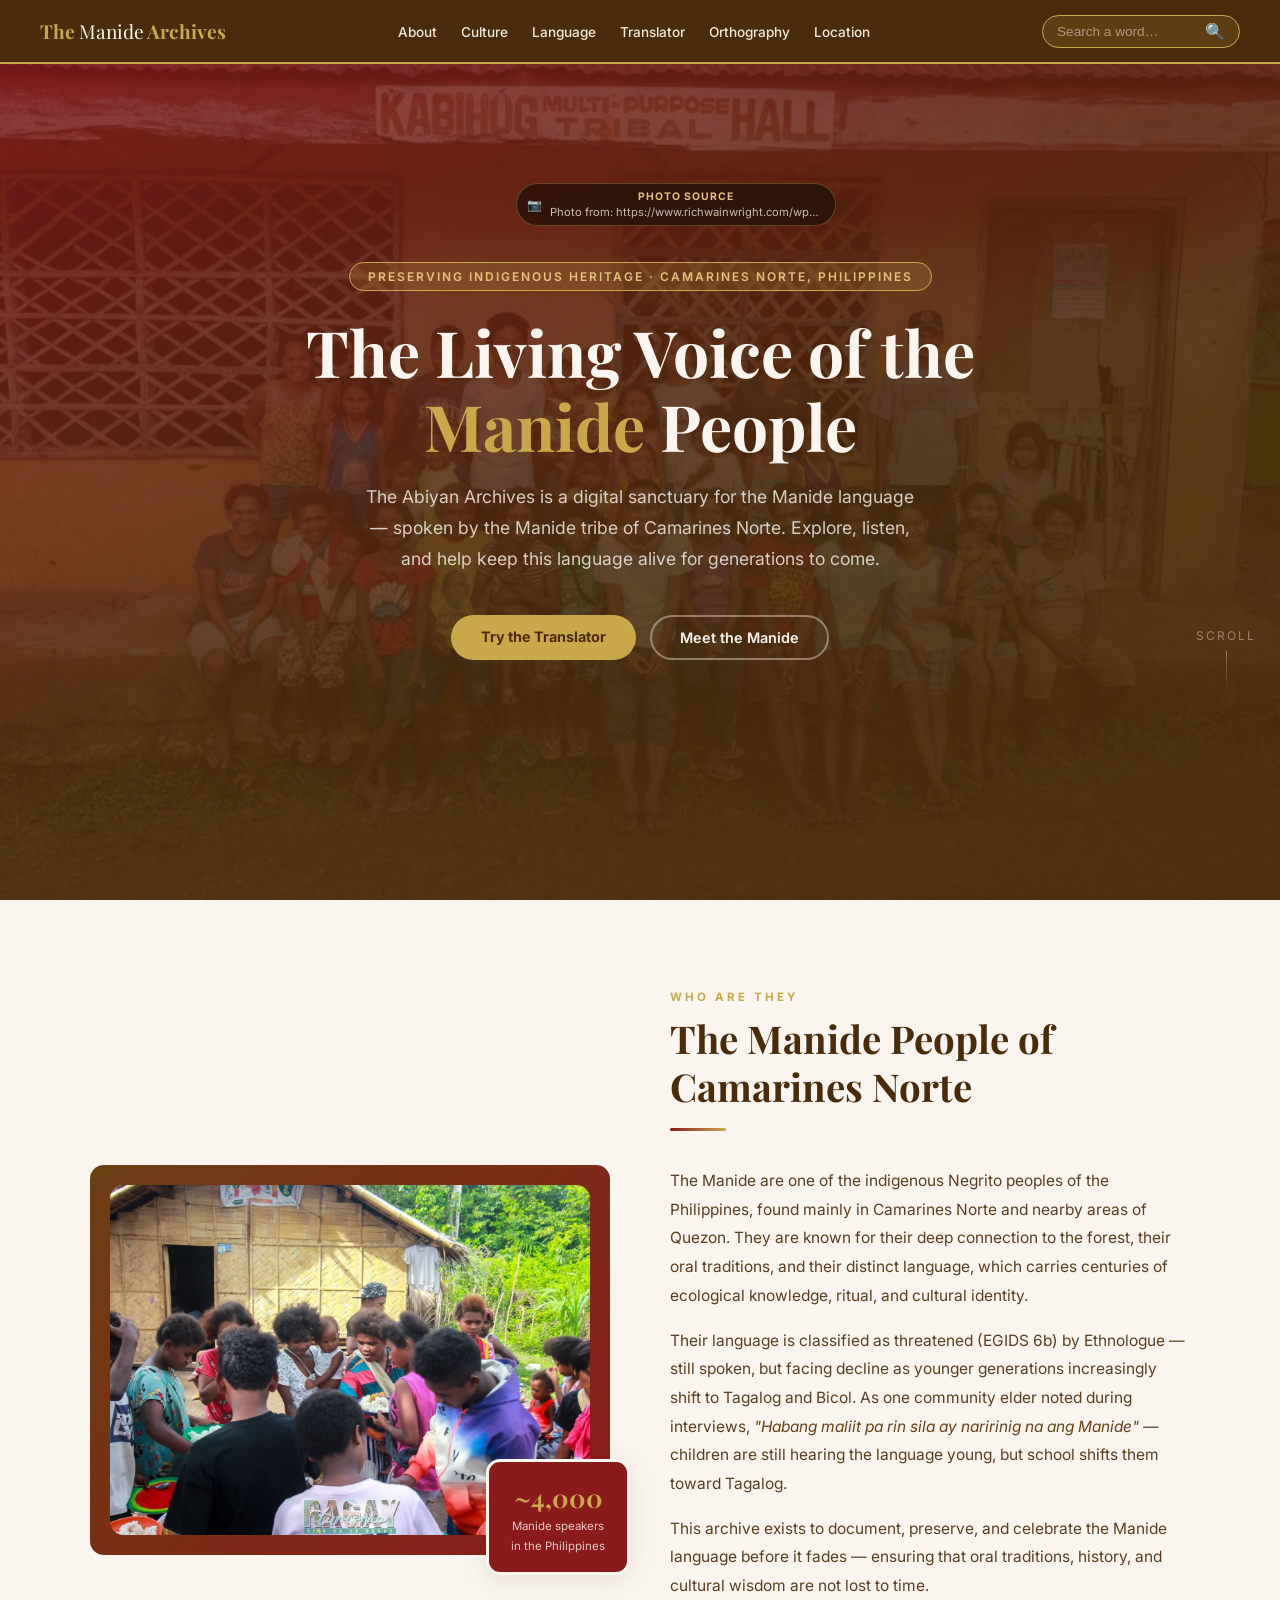
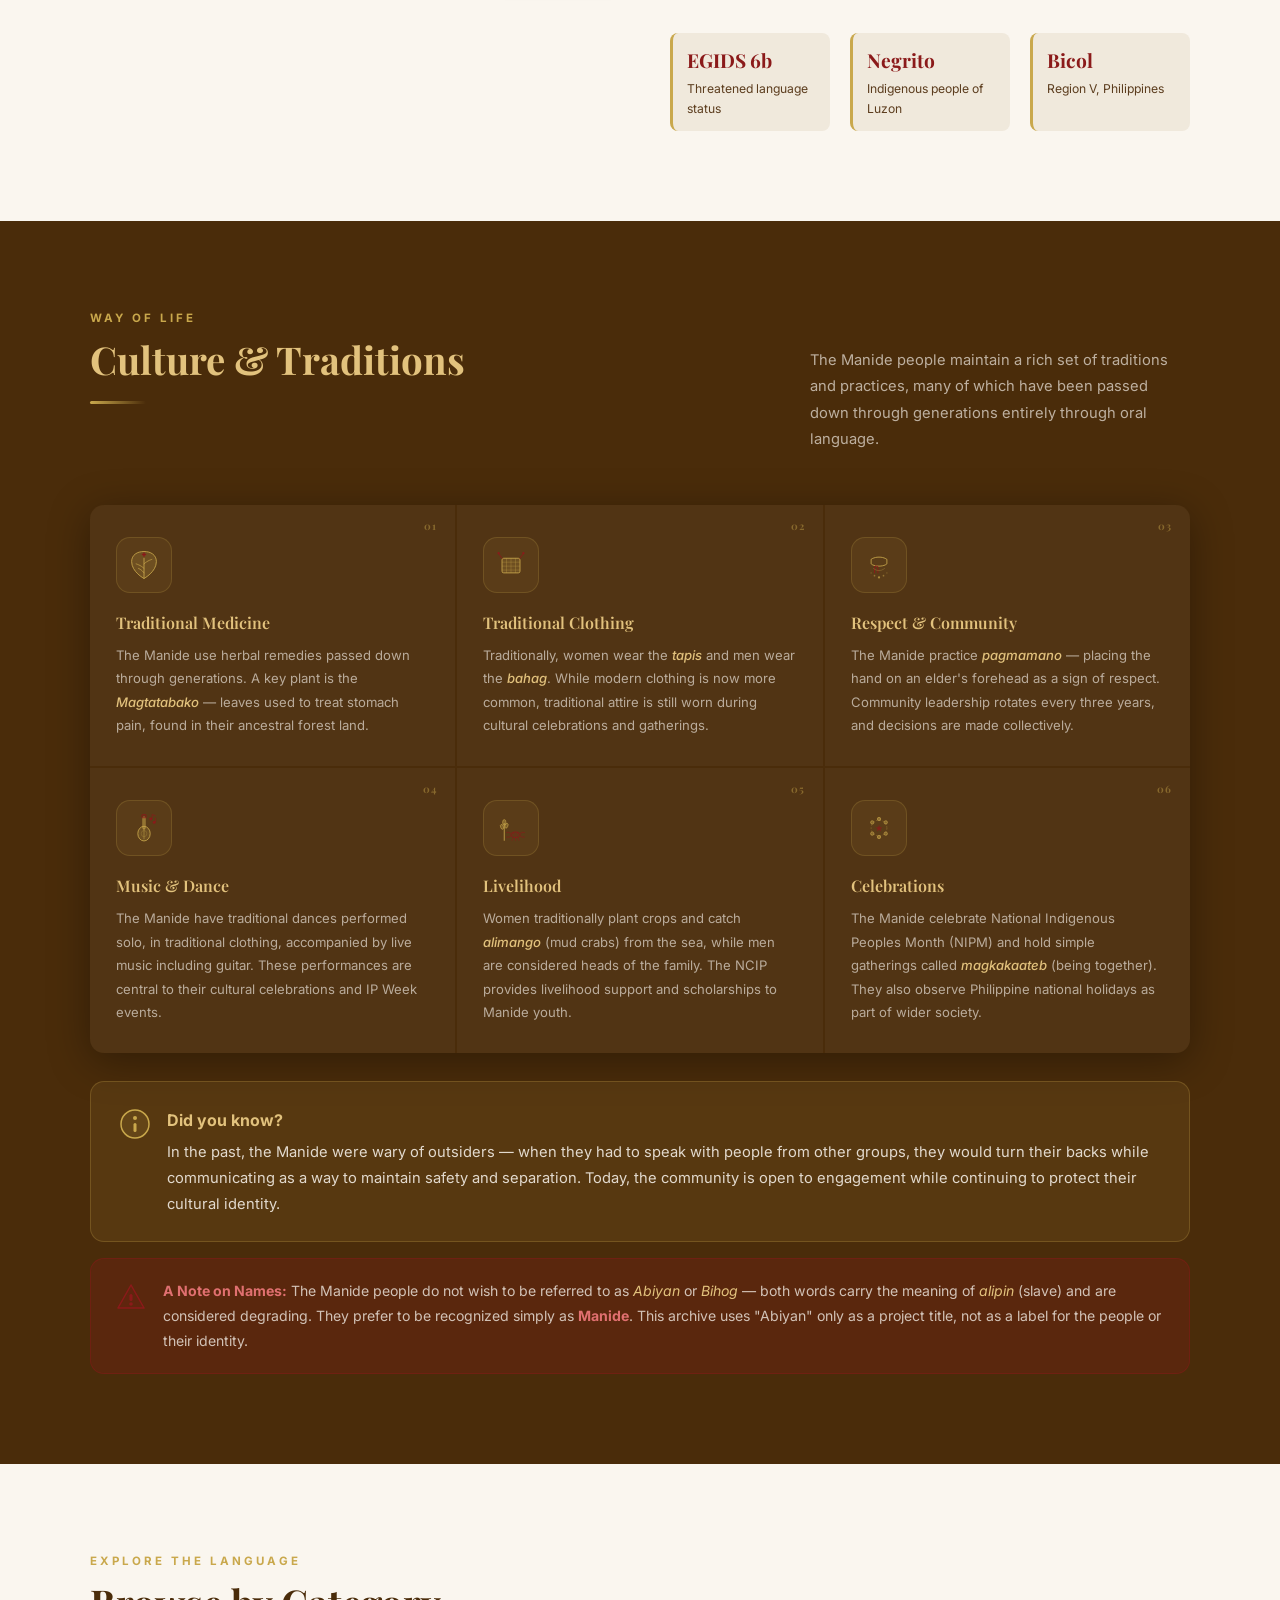
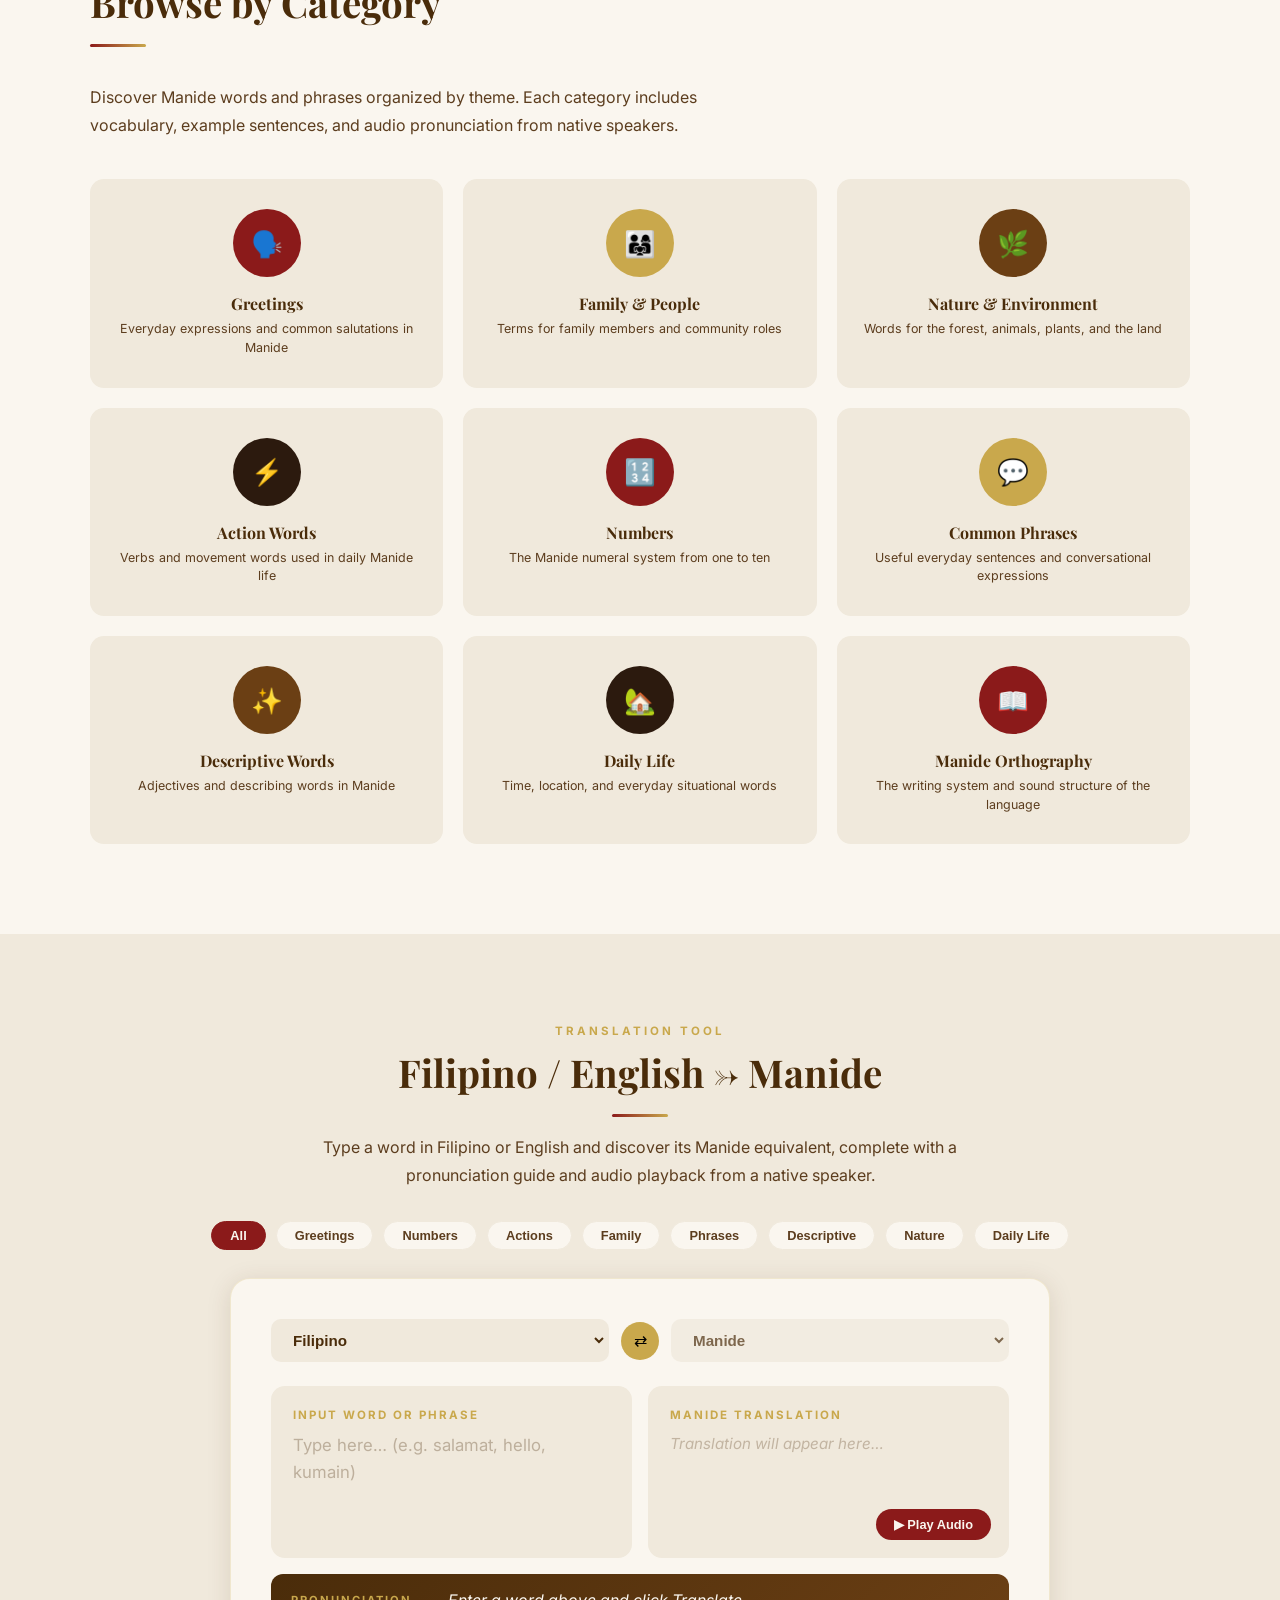
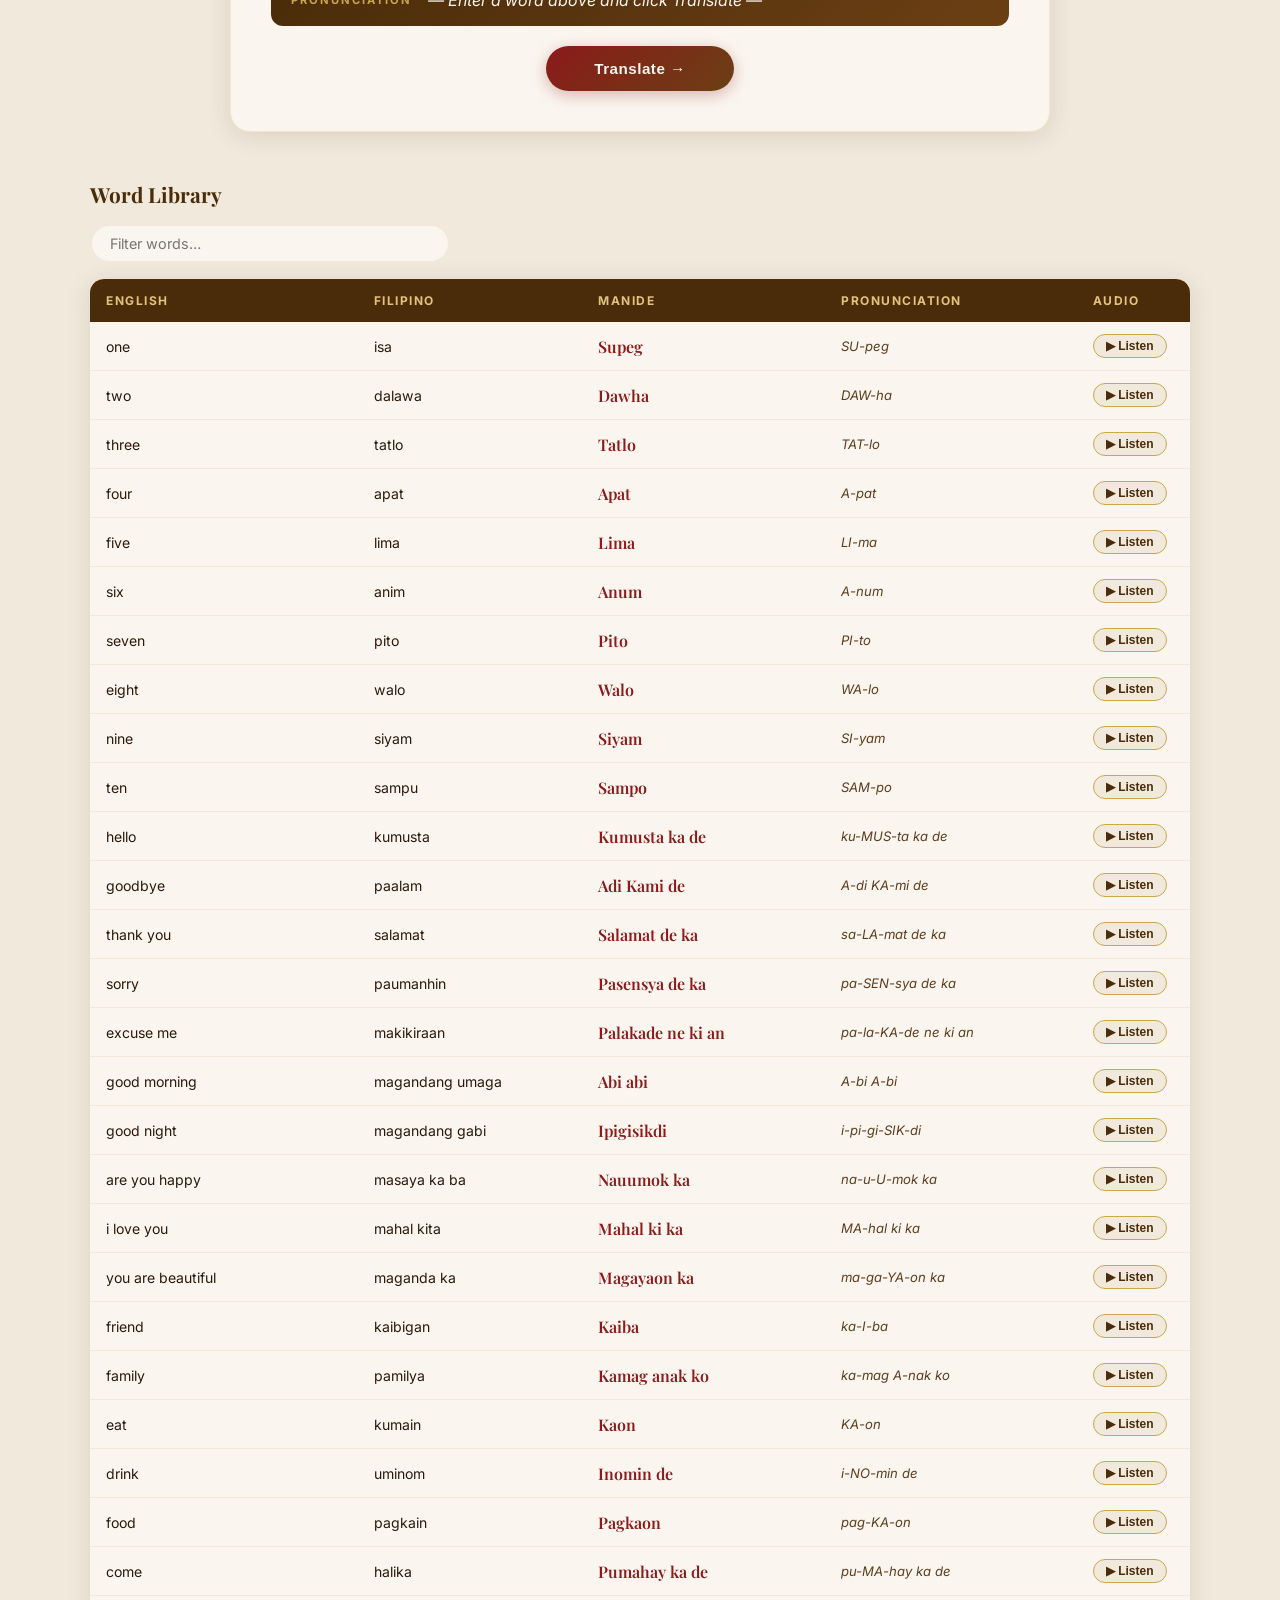
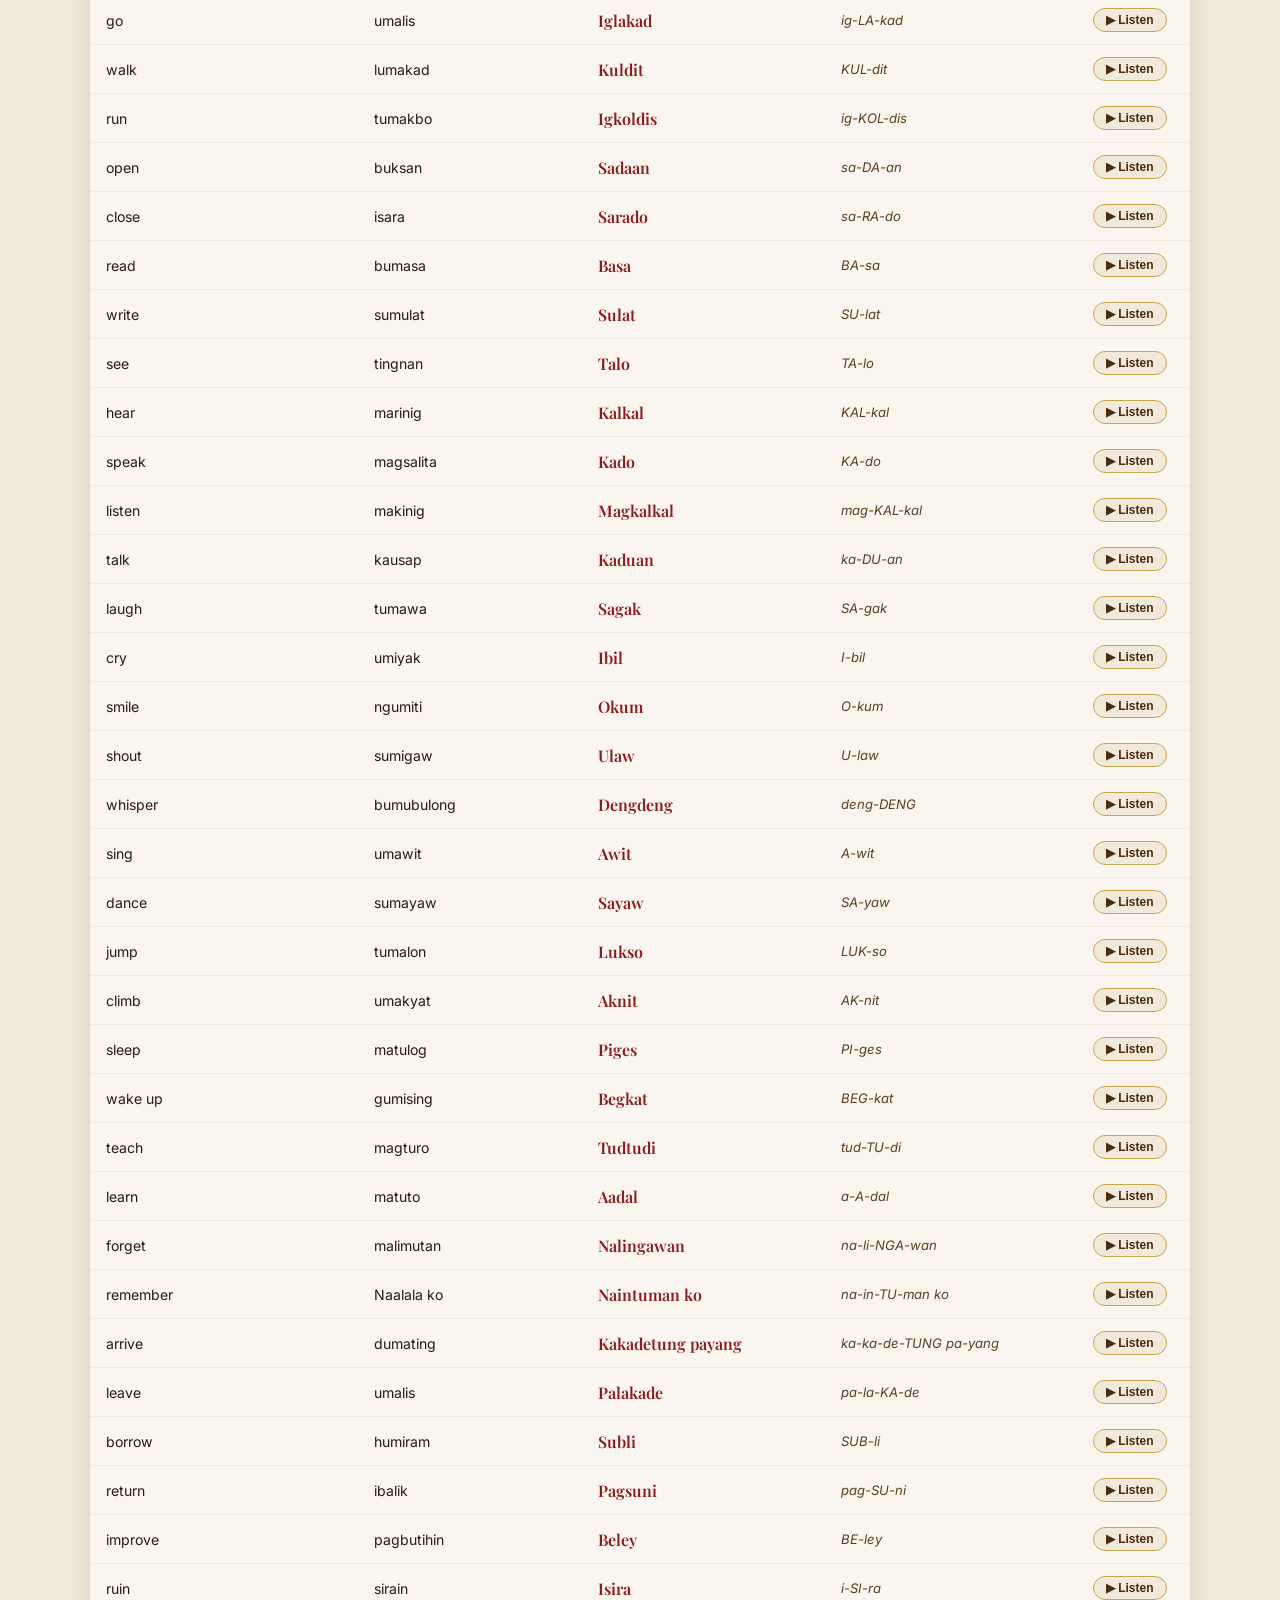
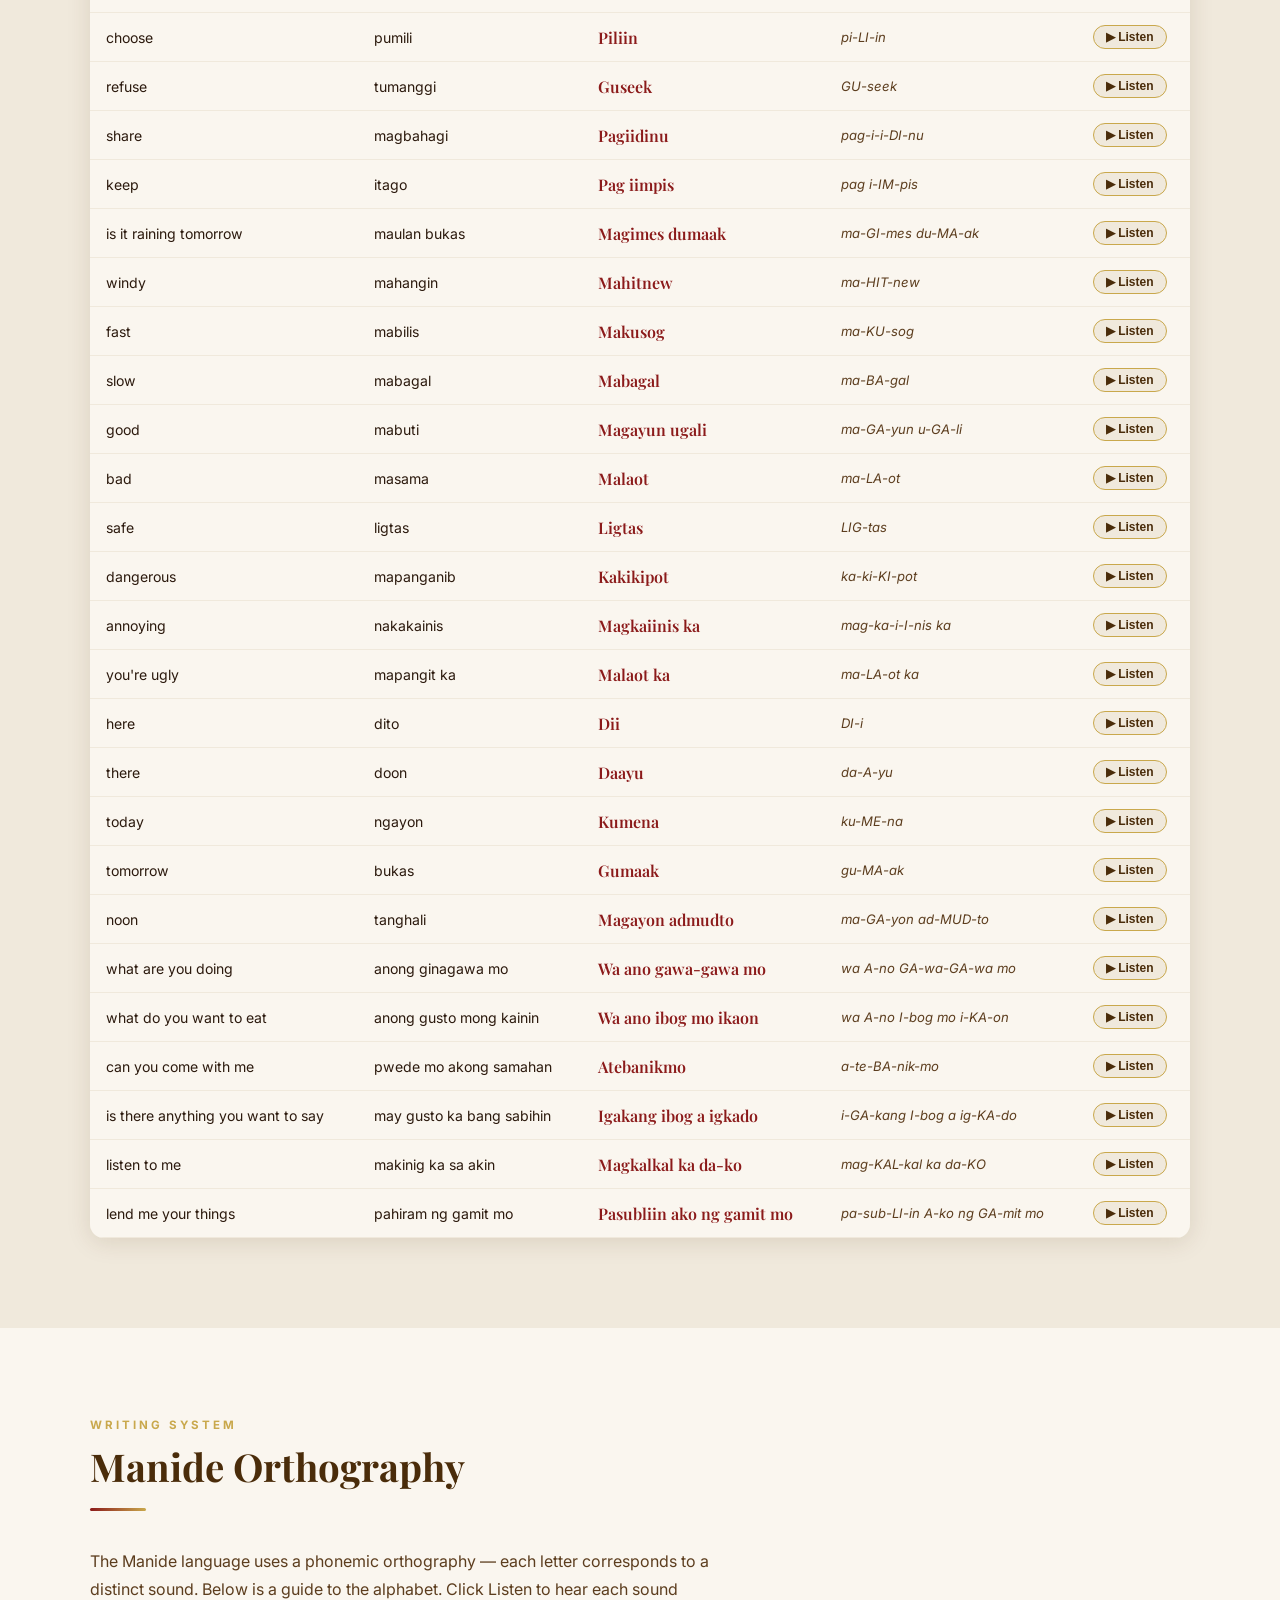
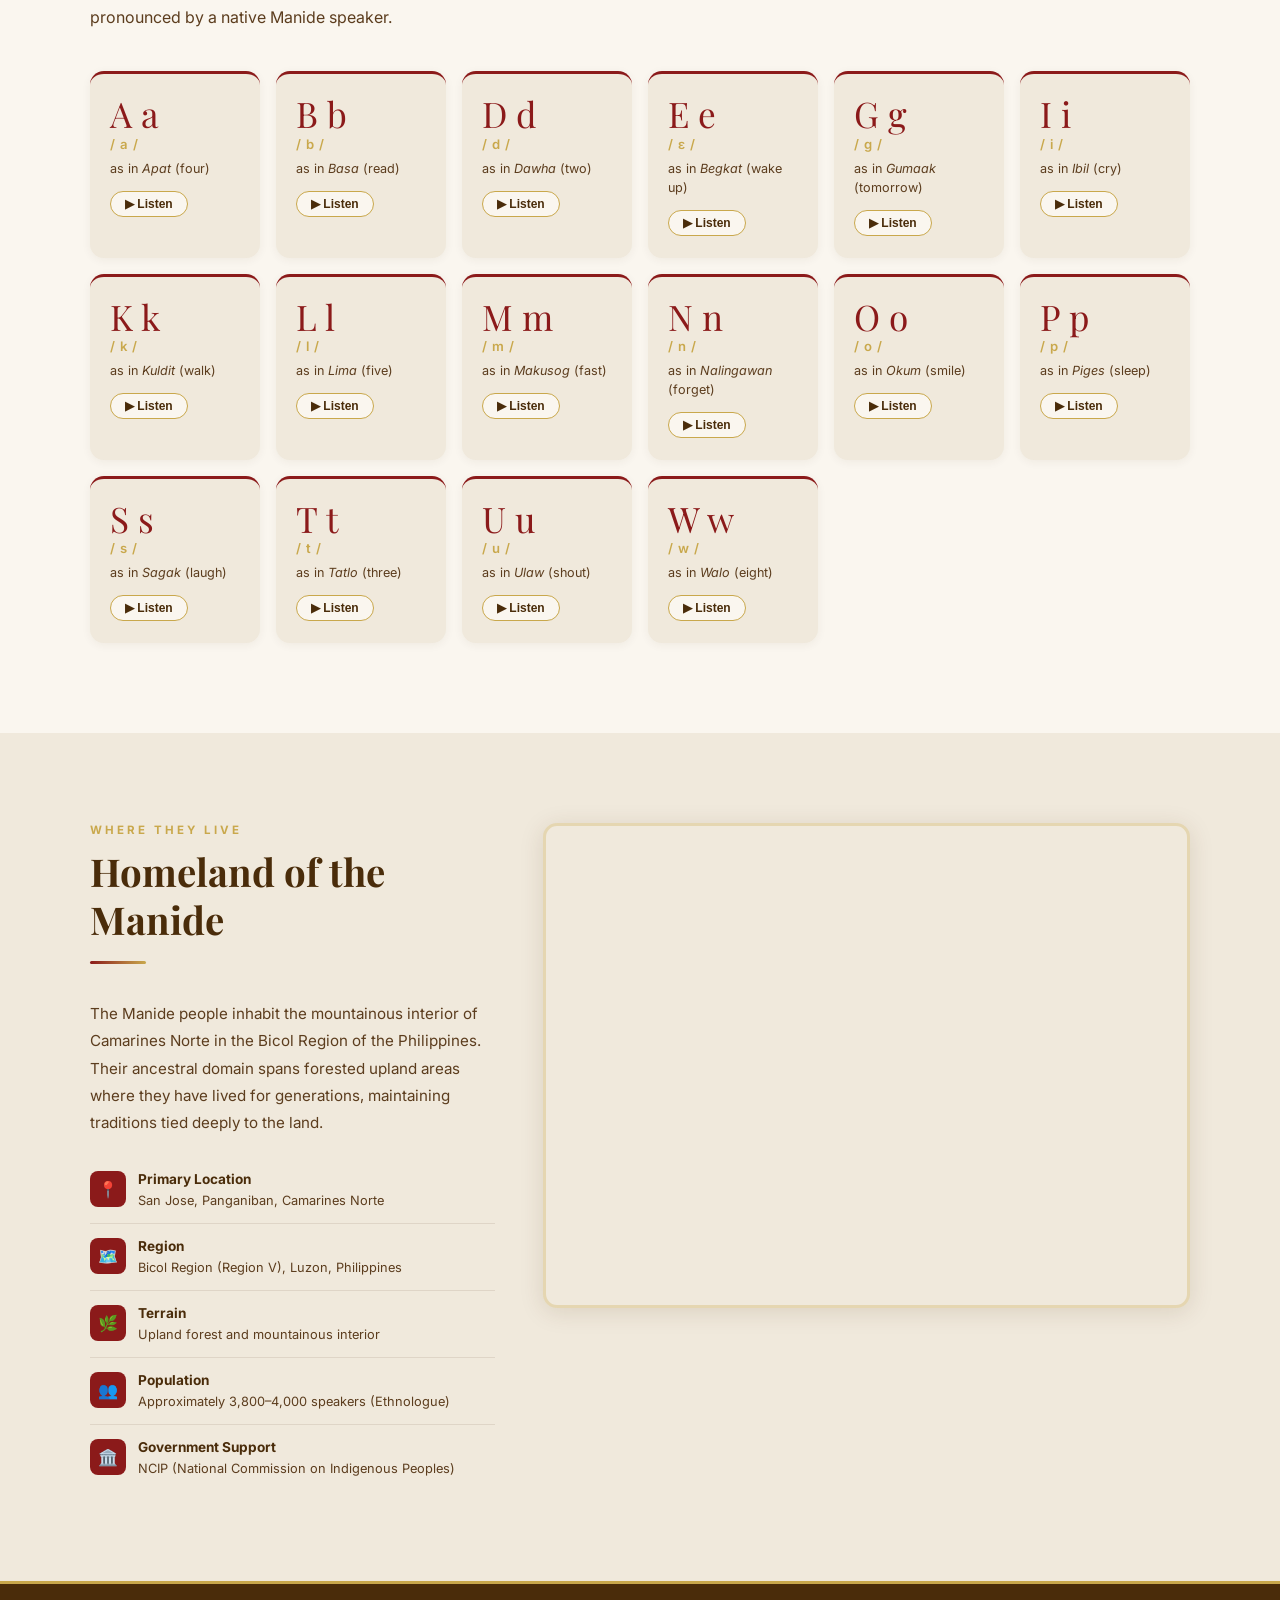
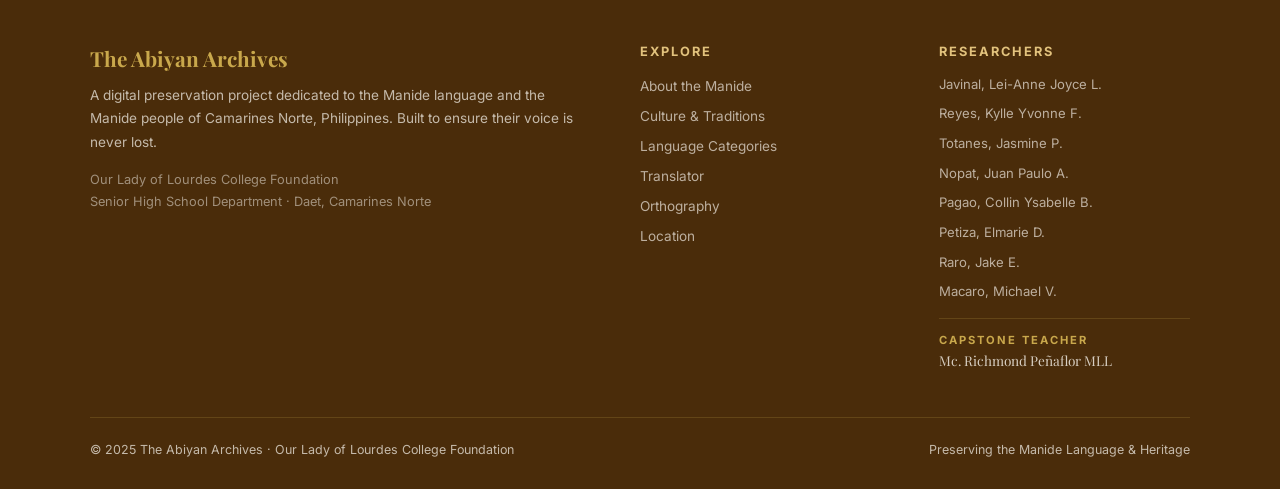
==== commit 014ec188: "Add files via upload" ====
--- a/index.html
+++ b/index.html
@@ -10,8 +10,12 @@
 </head>
 <body>
 
-<!-- ══ NAVBAR ══════════════════════════════════════════ -->
-<nav>
+<!--
+  ══ DESKTOP NAVBAR ══════════════════════════════════════
+  position:fixed — only visible on desktop (≥ 769px).
+  Hidden entirely on mobile via CSS.
+-->
+<nav class="nav-desktop">
   <div class="nav-logo">The <span>Manide</span> Archives</div>
   <ul class="nav-links">
     <li><a href="#about">About</a></li>
@@ -25,36 +29,48 @@
     <input type="text" id="navSearchInput" placeholder="Search a word…" />
     <button id="navSearchBtn">🔍</button>
   </div>
-  <!-- Hamburger — only visible on mobile -->
-  <button class="nav-hamburger" id="navHamburger" aria-label="Open menu" aria-expanded="false">
-    <span></span>
-    <span></span>
-    <span></span>
-  </button>
 </nav>
 
-<!-- Mobile slide-down menu -->
-<nav class="nav-mobile-menu" id="navMobileMenu" aria-hidden="true">
-  <ul>
-    <li><a href="#about">About</a></li>
-    <li><a href="#culture">Culture</a></li>
-    <li><a href="#categories">Language</a></li>
-    <li><a href="#translator">Translator</a></li>
-    <li><a href="#orthography">Orthography</a></li>
-    <li><a href="#map-section">Location</a></li>
-  </ul>
-  <div class="nav-mobile-search">
-    <input type="text" id="mobileSearchInput" placeholder="Search a word…" />
-    <button id="mobileSearchBtn">🔍</button>
-  </div>
-</nav>
+<!--
+  ══ MOBILE NAVBAR ═══════════════════════════════════════
+  Completely separate from the desktop nav.
+  Uses position:sticky (NOT fixed) so it lives in the
+  normal document flow, sitting ABOVE the hero in the DOM.
+  This means it is NEVER in the same GPU compositing layer
+  as the hero slideshow — making the transparency bug
+  structurally impossible to occur.
+  Only visible on mobile (≤ 768px) via CSS.
+-->
+<div class="mob-nav" id="mobNav">
+  <div class="mob-nav-bar">
+    <div class="mob-nav-logo">The <span>Manide</span> Archives</div>
+    <button class="mob-nav-toggle" id="mobNavToggle" aria-label="Open menu" aria-expanded="false">
+      <span></span>
+      <span></span>
+      <span></span>
+    </button>
+  </div>
+  <div class="mob-nav-drawer" id="mobNavDrawer" aria-hidden="true">
+    <ul>
+      <li><a href="#about">About</a></li>
+      <li><a href="#culture">Culture</a></li>
+      <li><a href="#categories">Language</a></li>
+      <li><a href="#translator">Translator</a></li>
+      <li><a href="#orthography">Orthography</a></li>
+      <li><a href="#map-section">Location</a></li>
+    </ul>
+    <div class="mob-nav-search">
+      <input type="text" id="mobileSearchInput" placeholder="Search a word…" />
+      <button id="mobileSearchBtn">🔍</button>
+    </div>
+  </div>
+</div>
 
 
 <!-- ══ HERO ════════════════════════════════════════════ -->
 <section class="hero" id="home">
   <div class="hero-overlay"></div>
 
-  <!-- Image credit pill — shown bottom-left while each slide is active -->
   <div class="hero-credit" id="heroCredit" aria-live="polite">
     <span class="hero-credit-icon">📷</span>
     <span class="hero-credit-text">
@@ -66,7 +82,7 @@
   <div class="hero-badge">Preserving Indigenous Heritage · Camarines Norte, Philippines</div>
   <h1>The Living Voice of the <em>Manide</em> People</h1>
   <p>
-    The Manide Archives is a digital sanctuary for the Manide language —
+    The Abiyan Archives is a digital sanctuary for the Manide language —
     spoken by the Manide tribe of Camarines Norte.
     Explore, listen, and help keep this language alive for generations to come.
   </p>
@@ -157,13 +173,11 @@
         <div class="culture-card-inner">
           <div class="culture-svg-wrap">
             <svg viewBox="0 0 64 64" fill="none" xmlns="http://www.w3.org/2000/svg" aria-hidden="true">
-              <!-- Leaf / herb -->
               <path d="M32 56 C32 56 10 44 10 26 C10 14 20 8 32 8 C44 8 54 14 54 26 C54 44 32 56 32 56Z" fill="rgba(201,168,76,0.18)" stroke="#C9A84C" stroke-width="1.5"/>
               <path d="M32 56 L32 20" stroke="#C9A84C" stroke-width="1.5" stroke-linecap="round"/>
               <path d="M32 38 C26 32 18 30 18 30" stroke="#C9A84C" stroke-width="1.2" stroke-linecap="round"/>
               <path d="M32 30 C38 24 46 22 46 22" stroke="#C9A84C" stroke-width="1.2" stroke-linecap="round"/>
               <path d="M32 46 C28 40 22 38 22 38" stroke="#C9A84C" stroke-width="1.2" stroke-linecap="round"/>
-              <!-- small cross -->
               <rect x="28" y="12" width="8" height="2.5" rx="1.2" fill="#8B1A1A"/>
               <rect x="30.75" y="9.5" width="2.5" height="8" rx="1.2" fill="#8B1A1A"/>
             </svg>
@@ -184,17 +198,13 @@
         <div class="culture-card-inner">
           <div class="culture-svg-wrap">
             <svg viewBox="0 0 64 64" fill="none" xmlns="http://www.w3.org/2000/svg" aria-hidden="true">
-              <!-- Woven fabric / tapis silhouette -->
               <rect x="16" y="20" width="32" height="26" rx="3" fill="rgba(201,168,76,0.18)" stroke="#C9A84C" stroke-width="1.5"/>
-              <!-- weave pattern lines horizontal -->
               <line x1="16" y1="27" x2="48" y2="27" stroke="#C9A84C" stroke-width="0.8" opacity="0.6"/>
               <line x1="16" y1="34" x2="48" y2="34" stroke="#C9A84C" stroke-width="0.8" opacity="0.6"/>
               <line x1="16" y1="41" x2="48" y2="41" stroke="#C9A84C" stroke-width="0.8" opacity="0.6"/>
-              <!-- weave vertical -->
               <line x1="24" y1="20" x2="24" y2="46" stroke="#C9A84C" stroke-width="0.8" opacity="0.6"/>
               <line x1="32" y1="20" x2="32" y2="46" stroke="#C9A84C" stroke-width="0.8" opacity="0.6"/>
               <line x1="40" y1="20" x2="40" y2="46" stroke="#C9A84C" stroke-width="0.8" opacity="0.6"/>
-              <!-- shoulder ties -->
               <path d="M16 20 L10 12" stroke="#8B1A1A" stroke-width="1.5" stroke-linecap="round"/>
               <path d="M48 20 L54 12" stroke="#8B1A1A" stroke-width="1.5" stroke-linecap="round"/>
               <circle cx="10" cy="11" r="2" fill="#8B1A1A"/>
@@ -217,20 +227,15 @@
         <div class="culture-card-inner">
           <div class="culture-svg-wrap">
             <svg viewBox="0 0 64 64" fill="none" xmlns="http://www.w3.org/2000/svg" aria-hidden="true">
-              <!-- Two hands — pagmamano gesture -->
-              <!-- elder hand (top, open) -->
               <path d="M18 22 C18 22 22 18 32 18 C42 18 46 22 46 22" stroke="#C9A84C" stroke-width="1.5" stroke-linecap="round"/>
               <path d="M18 22 L18 30 C18 30 22 34 32 34 C42 34 46 30 46 30 L46 22" stroke="#C9A84C" stroke-width="1.5" stroke-linejoin="round"/>
-              <!-- younger hand below, reaching up -->
               <path d="M24 46 L24 36 C24 34.5 26 34 26 34" stroke="#8B1A1A" stroke-width="1.5" stroke-linecap="round"/>
               <path d="M24 36 C24 34 28 33 30 35 L30 46" stroke="#8B1A1A" stroke-width="1.5" stroke-linecap="round" stroke-linejoin="round"/>
-              <!-- circle of community dots -->
               <circle cx="32" cy="54" r="2" fill="#C9A84C" opacity="0.7"/>
               <circle cx="40" cy="51" r="1.5" fill="#C9A84C" opacity="0.5"/>
               <circle cx="24" cy="51" r="1.5" fill="#C9A84C" opacity="0.5"/>
               <circle cx="46" cy="46" r="1.2" fill="#C9A84C" opacity="0.35"/>
               <circle cx="18" cy="46" r="1.2" fill="#C9A84C" opacity="0.35"/>
-              <!-- respect arc -->
               <path d="M22 38 C22 38 26 42 32 42 C38 42 42 38 42 38" stroke="#C9A84C" stroke-width="1" stroke-linecap="round" opacity="0.5"/>
             </svg>
           </div>
@@ -250,17 +255,12 @@
         <div class="culture-card-inner">
           <div class="culture-svg-wrap">
             <svg viewBox="0 0 64 64" fill="none" xmlns="http://www.w3.org/2000/svg" aria-hidden="true">
-              <!-- Guitar body -->
               <ellipse cx="32" cy="42" rx="11" ry="13" fill="rgba(201,168,76,0.18)" stroke="#C9A84C" stroke-width="1.5"/>
               <ellipse cx="32" cy="42" rx="5" ry="5.5" stroke="#C9A84C" stroke-width="0.8" opacity="0.5"/>
-              <!-- neck -->
               <rect x="30" y="12" width="4" height="22" rx="2" fill="rgba(201,168,76,0.18)" stroke="#C9A84C" stroke-width="1.2"/>
-              <!-- headstock -->
               <rect x="28" y="8" width="8" height="6" rx="2" fill="rgba(139,26,26,0.3)" stroke="#8B1A1A" stroke-width="1.2"/>
-              <!-- strings -->
               <line x1="31" y1="14" x2="31" y2="52" stroke="#C9A84C" stroke-width="0.7" opacity="0.7"/>
               <line x1="33" y1="14" x2="33" y2="52" stroke="#C9A84C" stroke-width="0.7" opacity="0.7"/>
-              <!-- music notes -->
               <circle cx="50" cy="22" r="2.5" fill="#8B1A1A"/>
               <line x1="52.5" y1="22" x2="52.5" y2="14" stroke="#8B1A1A" stroke-width="1.2"/>
               <circle cx="44" cy="16" r="2.5" fill="#8B1A1A"/>
@@ -284,23 +284,18 @@
         <div class="culture-card-inner">
           <div class="culture-svg-wrap">
             <svg viewBox="0 0 64 64" fill="none" xmlns="http://www.w3.org/2000/svg" aria-hidden="true">
-              <!-- Rice stalks -->
               <line x1="20" y1="54" x2="20" y2="24" stroke="#C9A84C" stroke-width="1.5" stroke-linecap="round"/>
               <ellipse cx="20" cy="22" rx="3" ry="5" fill="rgba(201,168,76,0.4)" stroke="#C9A84C" stroke-width="1"/>
               <ellipse cx="16" cy="30" rx="2.5" ry="4.5" fill="rgba(201,168,76,0.3)" stroke="#C9A84C" stroke-width="1" transform="rotate(-20 16 30)"/>
               <ellipse cx="24" cy="28" rx="2.5" ry="4.5" fill="rgba(201,168,76,0.3)" stroke="#C9A84C" stroke-width="1" transform="rotate(20 24 28)"/>
-              <!-- crab (alimango) -->
               <ellipse cx="40" cy="44" rx="8" ry="5" fill="rgba(139,26,26,0.2)" stroke="#8B1A1A" stroke-width="1.3"/>
-              <!-- claws -->
               <path d="M32 42 C28 38 24 40 24 40" stroke="#8B1A1A" stroke-width="1.2" stroke-linecap="round"/>
               <path d="M32 46 C28 50 24 48 24 48" stroke="#8B1A1A" stroke-width="1.2" stroke-linecap="round"/>
               <path d="M48 42 C52 38 56 40 56 40" stroke="#8B1A1A" stroke-width="1.2" stroke-linecap="round"/>
               <path d="M48 46 C52 50 56 48 56 48" stroke="#8B1A1A" stroke-width="1.2" stroke-linecap="round"/>
-              <!-- legs -->
               <line x1="36" y1="49" x2="34" y2="54" stroke="#8B1A1A" stroke-width="1" stroke-linecap="round"/>
               <line x1="40" y1="49" x2="40" y2="54" stroke="#8B1A1A" stroke-width="1" stroke-linecap="round"/>
               <line x1="44" y1="49" x2="46" y2="54" stroke="#8B1A1A" stroke-width="1" stroke-linecap="round"/>
-              <!-- eyes -->
               <circle cx="36" cy="41" r="1.2" fill="#8B1A1A"/>
               <circle cx="44" cy="41" r="1.2" fill="#8B1A1A"/>
             </svg>
@@ -321,16 +316,13 @@
         <div class="culture-card-inner">
           <div class="culture-svg-wrap">
             <svg viewBox="0 0 64 64" fill="none" xmlns="http://www.w3.org/2000/svg" aria-hidden="true">
-              <!-- Gathering circle of people silhouettes -->
               <circle cx="32" cy="32" r="14" stroke="#C9A84C" stroke-width="1" stroke-dasharray="3 3" opacity="0.5"/>
-              <!-- 6 people around circle -->
               <circle cx="32" cy="16" r="3" fill="rgba(201,168,76,0.5)" stroke="#C9A84C" stroke-width="1"/>
               <circle cx="44" cy="22" r="3" fill="rgba(201,168,76,0.4)" stroke="#C9A84C" stroke-width="1"/>
               <circle cx="44" cy="42" r="3" fill="rgba(201,168,76,0.4)" stroke="#C9A84C" stroke-width="1"/>
               <circle cx="32" cy="48" r="3" fill="rgba(201,168,76,0.5)" stroke="#C9A84C" stroke-width="1"/>
               <circle cx="20" cy="42" r="3" fill="rgba(201,168,76,0.4)" stroke="#C9A84C" stroke-width="1"/>
               <circle cx="20" cy="22" r="3" fill="rgba(201,168,76,0.4)" stroke="#C9A84C" stroke-width="1"/>
-              <!-- center fire / star -->
               <polygon points="32,26 33.5,30.5 38,30.5 34.5,33.5 35.8,38 32,35.2 28.2,38 29.5,33.5 26,30.5 30.5,30.5" fill="#8B1A1A" opacity="0.8"/>
             </svg>
           </div>
@@ -710,7 +702,7 @@
 <footer>
   <div class="footer-inner">
     <div class="footer-brand">
-      <h3>The Manide Archives</h3>
+      <h3>The Abiyan Archives</h3>
       <p>
         A digital preservation project dedicated to the Manide language and the
         Manide people of Camarines Norte, Philippines.
@@ -744,10 +736,14 @@
         <li>Raro, Jake E.</li>
         <li>Macaro, Michael V.</li>
       </ul>
+      <div class="footer-teacher">
+        <span class="footer-teacher-label">Capstone Teacher</span>
+        <span class="footer-teacher-name">Mc. Richmond Peñaflor MLL</span>
+      </div>
     </div>
   </div>
   <div class="footer-bottom">
-    <span>© 2025 The Manide Archives · Our Lady of Lourdes College Foundation</span>
+    <span>© 2025 The Abiyan Archives · Our Lady of Lourdes College Foundation</span>
     <span>Preserving the Manide Language &amp; Heritage</span>
   </div>
 </footer>
@@ -758,39 +754,42 @@
 
 <script>
   /* ══════════════════════════════════════════
-     MOBILE NAV — Hamburger toggle
+     MOBILE NAV
+     Uses position:sticky on a plain <div> that
+     sits above the hero in the DOM — no z-index
+     battles, no GPU compositing overlap with the
+     hero slideshow. Transparency is impossible.
   ══════════════════════════════════════════ */
   (function () {
-    const hamburger = document.getElementById('navHamburger');
-    const mobileMenu = document.getElementById('navMobileMenu');
+    const toggle  = document.getElementById('mobNavToggle');
+    const drawer  = document.getElementById('mobNavDrawer');
+    const mobNav  = document.getElementById('mobNav');
 
     function closeMenu() {
-      hamburger.classList.remove('open');
-      mobileMenu.classList.remove('open');
-      hamburger.setAttribute('aria-expanded', 'false');
-      mobileMenu.setAttribute('aria-hidden', 'true');
+      drawer.classList.remove('open');
+      toggle.classList.remove('open');
+      toggle.setAttribute('aria-expanded', 'false');
+      drawer.setAttribute('aria-hidden', 'true');
     }
 
-    hamburger.addEventListener('click', () => {
-      const isOpen = mobileMenu.classList.toggle('open');
-      hamburger.classList.toggle('open', isOpen);
-      hamburger.setAttribute('aria-expanded', String(isOpen));
-      mobileMenu.setAttribute('aria-hidden', String(!isOpen));
+    toggle.addEventListener('click', function () {
+      const isOpen = drawer.classList.toggle('open');
+      toggle.classList.toggle('open', isOpen);
+      toggle.setAttribute('aria-expanded', String(isOpen));
+      drawer.setAttribute('aria-hidden', String(!isOpen));
     });
 
     // Close when any nav link is tapped
-    mobileMenu.querySelectorAll('a').forEach(link => {
+    drawer.querySelectorAll('a').forEach(function (link) {
       link.addEventListener('click', closeMenu);
     });
 
     // Close when tapping outside
-    document.addEventListener('click', (e) => {
-      if (!hamburger.contains(e.target) && !mobileMenu.contains(e.target)) {
-        closeMenu();
-      }
+    document.addEventListener('click', function (e) {
+      if (!mobNav.contains(e.target)) closeMenu();
     });
 
-    // Mobile search wired to the same translator search
+    // Mobile search → translator
     const mobileSearchInput = document.getElementById('mobileSearchInput');
     const mobileSearchBtn   = document.getElementById('mobileSearchBtn');
 
@@ -801,14 +800,13 @@
       document.getElementById('sourceLang').value = 'english';
       document.getElementById('translator').scrollIntoView({ behavior: 'smooth' });
       document.getElementById('inputWord').value = q;
-      setTimeout(() => {
-        const evt = new Event('click');
-        document.getElementById('translateBtn').dispatchEvent(evt);
+      setTimeout(function () {
+        document.getElementById('translateBtn').dispatchEvent(new Event('click'));
       }, 500);
     }
 
     mobileSearchBtn.addEventListener('click', mobileSearch);
-    mobileSearchInput.addEventListener('keydown', (e) => {
+    mobileSearchInput.addEventListener('keydown', function (e) {
       if (e.key === 'Enter') mobileSearch();
     });
   })();
@@ -816,11 +814,6 @@
 
   /* ══════════════════════════════════════════
      HERO BACKGROUND SLIDESHOW
-     ────────────────────────────────────────
-     HOW TO USE:
-     Fill in the "source" field for each image
-     with the photographer / website it came from.
-     This appears as a credit overlay on the hero.
   ══════════════════════════════════════════ */
   const heroImages = [
     {
@@ -839,7 +832,6 @@
       src:    'images/manide4.jpg',
       source: 'Photo from: https://www.ragaycamsur.gov.ph/wp-content/gallery/ragay-supports-the-manide-tribe/316678836_513832984110516_5444249189362810057_n.jpg'
     }
-    // Add more entries here as needed
   ];
 
   (function initHeroSlideshow() {
--- a/style.css
+++ b/style.css
@@ -22,15 +22,20 @@
 html { scroll-behavior: smooth; }
 body { font-family: 'Inter', sans-serif; background: var(--white); color: var(--text-dark); }
 
-/* ── NAVBAR ── */
-nav {
+/* ══════════════════════════════════════════
+   DESKTOP NAVBAR
+   position:fixed — shown only on desktop.
+   Hidden entirely on mobile via media query.
+   The .mob-nav takes over on mobile instead.
+══════════════════════════════════════════ */
+nav.nav-desktop {
   position: fixed; top: 0; left: 0; right: 0; z-index: 999;
-  background: rgba(74,44,10,0.97);
-  backdrop-filter: blur(10px);
+  background: #4A2C0A;
   display: flex; align-items: center; justify-content: space-between;
   padding: 0 40px; height: 64px;
   border-bottom: 2px solid var(--gold);
 }
+
 .nav-logo { font-family: 'Playfair Display', serif; color: var(--gold); font-size: 1.2rem; font-weight: 700; }
 .nav-logo span { color: var(--white); font-weight: 400; }
 .nav-links { display: flex; gap: 24px; list-style: none; }
@@ -41,9 +46,51 @@
 .nav-search input::placeholder { color: rgba(250,246,239,0.5); }
 .nav-search button { background: none; border: none; cursor: pointer; color: var(--gold); font-size: 1rem; }
 
-/* Hamburger — hidden on desktop, shown on mobile */
-.nav-hamburger {
+/* ══════════════════════════════════════════
+   MOBILE NAVBAR
+   This is a completely independent component
+   that has NOTHING to do with the desktop nav.
+
+   Key architectural decision:
+   - Uses position:sticky (NOT position:fixed)
+   - Lives in the normal document flow
+   - Sits ABOVE the hero section in the HTML
+   - Therefore NEVER shares a GPU compositing
+     layer with the hero slideshow animation
+   - This makes the background transparency
+     bug structurally impossible
+
+   Hidden on desktop, shown only on mobile.
+══════════════════════════════════════════ */
+.mob-nav {
   display: none;
+  position: sticky;
+  top: 0;
+  z-index: 900;
+  background: #4A2C0A;
+  border-bottom: 2px solid var(--gold);
+}
+
+/* The always-visible bar */
+.mob-nav-bar {
+  display: flex;
+  align-items: center;
+  justify-content: space-between;
+  padding: 0 20px;
+  height: 60px;
+}
+
+.mob-nav-logo {
+  font-family: 'Playfair Display', serif;
+  color: var(--gold);
+  font-size: 1.1rem;
+  font-weight: 700;
+}
+.mob-nav-logo span { color: var(--white); font-weight: 400; }
+
+/* Hamburger toggle button */
+.mob-nav-toggle {
+  display: flex;
   flex-direction: column;
   justify-content: center;
   align-items: center;
@@ -56,7 +103,7 @@
   padding: 4px;
   flex-shrink: 0;
 }
-.nav-hamburger span {
+.mob-nav-toggle span {
   display: block;
   width: 22px;
   height: 2px;
@@ -64,55 +111,48 @@
   border-radius: 2px;
   transition: transform 0.3s ease, opacity 0.3s ease;
 }
-.nav-hamburger.open span:nth-child(1) { transform: translateY(7px) rotate(45deg); }
-.nav-hamburger.open span:nth-child(2) { opacity: 0; }
-.nav-hamburger.open span:nth-child(3) { transform: translateY(-7px) rotate(-45deg); }
-
-/* Mobile slide-down menu */
-.nav-mobile-menu {
-  display: none;
-  position: fixed;
-  top: 60px;
-  left: 0; right: 0;
-  background: rgba(74,44,10,0.98);
-  backdrop-filter: blur(12px);
-  border-bottom: 2px solid var(--gold);
-  z-index: 998;
-  padding: 8px 0 20px;
-  opacity: 0;
-  transform: translateY(-8px);
-  pointer-events: none;
-  transition: opacity 0.25s ease, transform 0.25s ease;
-}
-.nav-mobile-menu.open {
-  opacity: 1;
-  transform: translateY(0);
-  pointer-events: auto;
-}
-.nav-mobile-menu ul { list-style: none; }
-.nav-mobile-menu ul li a {
+.mob-nav-toggle.open span:nth-child(1) { transform: translateY(7px) rotate(45deg); }
+.mob-nav-toggle.open span:nth-child(2) { opacity: 0; }
+.mob-nav-toggle.open span:nth-child(3) { transform: translateY(-7px) rotate(-45deg); }
+
+/* Slide-down drawer — uses max-height animation,
+   no position:fixed, no opacity tricks needed    */
+.mob-nav-drawer {
+  max-height: 0;
+  overflow: hidden;
+  background: #4A2C0A;
+  transition: max-height 0.32s ease;
+}
+.mob-nav-drawer.open {
+  max-height: 440px;
+}
+
+.mob-nav-drawer ul { list-style: none; }
+.mob-nav-drawer ul li a {
   display: block;
   color: var(--off-white);
   text-decoration: none;
   font-size: 1rem;
   font-weight: 500;
-  padding: 13px 28px;
+  padding: 13px 24px;
   border-bottom: 1px solid rgba(201,168,76,0.1);
   transition: background 0.2s, color 0.2s;
 }
-.nav-mobile-menu ul li:last-child a { border-bottom: none; }
-.nav-mobile-menu ul li a:hover { background: rgba(201,168,76,0.1); color: var(--gold); }
-.nav-mobile-search {
+.mob-nav-drawer ul li:last-child a { border-bottom: none; }
+.mob-nav-drawer ul li a:hover,
+.mob-nav-drawer ul li a:active { background: rgba(201,168,76,0.1); color: var(--gold); }
+
+.mob-nav-search {
   display: flex;
   align-items: center;
   gap: 8px;
-  margin: 12px 20px 0;
+  margin: 12px 20px 16px;
   background: rgba(201,168,76,0.12);
   border: 1px solid var(--gold);
   border-radius: 50px;
   padding: 9px 16px;
 }
-.nav-mobile-search input {
+.mob-nav-search input {
   flex: 1;
   background: transparent;
   border: none;
@@ -121,8 +161,8 @@
   font-size: 0.9rem;
   font-family: 'Inter', sans-serif;
 }
-.nav-mobile-search input::placeholder { color: rgba(250,246,239,0.45); }
-.nav-mobile-search button { background: none; border: none; cursor: pointer; color: var(--gold); font-size: 1rem; }
+.mob-nav-search input::placeholder { color: rgba(250,246,239,0.45); }
+.mob-nav-search button { background: none; border: none; cursor: pointer; color: var(--gold); font-size: 1rem; }
 
 /* ── HERO ── */
 .hero {
@@ -164,45 +204,26 @@
 
 .hero-scroll {
   position: absolute;
-  bottom: 32px;
-  left: 50%;
-  transform: translateX(-50%);
+  bottom: 32px; left: 50%; transform: translateX(-50%);
   z-index: 3;
-  color: rgba(250,246,239,0.4);
-  font-size: 0.75rem;
-  letter-spacing: 2px;
-  text-transform: uppercase;
-  display: flex;
-  flex-direction: column;
-  align-items: center;
-  gap: 8px;
+  color: rgba(250,246,239,0.4); font-size: 0.75rem;
+  letter-spacing: 2px; text-transform: uppercase;
+  display: flex; flex-direction: column; align-items: center; gap: 8px;
   pointer-events: none;
 }
 .hero-scroll::after {
-  content: '';
-  width: 1px;
-  height: 38px;
+  content: ''; width: 1px; height: 38px;
   background: linear-gradient(to bottom, rgba(250,246,239,0.4), transparent);
 }
 
 .hero-credit {
-  position: absolute;
-  bottom: 36px;
-  left: 36px;
-  z-index: 4;
-  display: flex;
-  align-items: center;
-  gap: 8px;
-  background: rgba(20, 10, 4, 0.62);
-  backdrop-filter: blur(6px);
-  border: 1px solid rgba(201,168,76,0.35);
-  border-radius: 50px;
-  padding: 6px 14px 6px 10px;
-  opacity: 0;
-  transform: translateY(6px);
+  position: absolute; bottom: 36px; left: 36px; z-index: 4;
+  display: flex; align-items: center; gap: 8px;
+  background: rgba(20,10,4,0.62); backdrop-filter: blur(6px);
+  border: 1px solid rgba(201,168,76,0.35); border-radius: 50px;
+  padding: 6px 14px 6px 10px; opacity: 0; transform: translateY(6px);
   transition: opacity 0.7s ease, transform 0.7s ease;
-  pointer-events: none;
-  max-width: 320px;
+  pointer-events: none; max-width: 320px;
 }
 .hero-credit.visible { opacity: 1; transform: translateY(0); }
 .hero-credit-icon { font-size: 0.75rem; color: var(--gold); flex-shrink: 0; line-height: 1; }
@@ -238,146 +259,31 @@
 
 /* ── CULTURE ── */
 #culture { background: var(--brown); }
-
-/* Section header row */
-.culture-header {
-  display: flex;
-  align-items: flex-start;
-  justify-content: space-between;
-  gap: 40px;
-  margin-bottom: 52px;
-}
+.culture-header { display: flex; align-items: flex-start; justify-content: space-between; gap: 40px; margin-bottom: 52px; }
 .culture-header .section-title { color: var(--gold-light); }
 .culture-header .section-label { color: var(--gold); }
 .culture-header .divider { background: linear-gradient(to right, var(--gold), transparent); }
-.culture-intro {
-  max-width: 380px;
-  color: rgba(250,246,239,0.65);
-  font-size: 0.92rem;
-  line-height: 1.8;
-  padding-top: 36px;
-  flex-shrink: 0;
-}
-
-/* Grid */
-.culture-grid {
-  display: grid;
-  grid-template-columns: repeat(3, 1fr);
-  gap: 2px;
-  margin-bottom: 28px;
-  border-radius: var(--radius);
-  overflow: hidden;
-  box-shadow: 0 8px 40px rgba(0,0,0,0.35);
-}
-
-/* Card */
-.culture-card {
-  background: rgba(250,246,239,0.04);
-  border: none;
-  position: relative;
-  transition: background 0.3s ease;
-  cursor: default;
-}
+.culture-intro { max-width: 380px; color: rgba(250,246,239,0.65); font-size: 0.92rem; line-height: 1.8; padding-top: 36px; flex-shrink: 0; }
+.culture-grid { display: grid; grid-template-columns: repeat(3, 1fr); gap: 2px; margin-bottom: 28px; border-radius: var(--radius); overflow: hidden; box-shadow: 0 8px 40px rgba(0,0,0,0.35); }
+.culture-card { background: rgba(250,246,239,0.04); border: none; position: relative; transition: background 0.3s ease; cursor: default; }
 .culture-card:hover { background: rgba(250,246,239,0.09); }
-
-/* counter accent — top-right corner */
-.culture-card::before {
-  content: attr(data-index);
-  position: absolute;
-  top: 16px;
-  right: 18px;
-  font-family: 'Playfair Display', serif;
-  font-size: 0.65rem;
-  font-weight: 700;
-  color: rgba(201,168,76,0.45);
-  letter-spacing: 1px;
-  line-height: 1;
-}
-
-/* gold top border on hover */
-.culture-card::after {
-  content: '';
-  position: absolute;
-  top: 0; left: 0; right: 0;
-  height: 2px;
-  background: linear-gradient(to right, var(--gold), transparent);
-  opacity: 0;
-  transition: opacity 0.3s ease;
-}
+.culture-card::before { content: attr(data-index); position: absolute; top: 16px; right: 18px; font-family: 'Playfair Display', serif; font-size: 0.65rem; font-weight: 700; color: rgba(201,168,76,0.45); letter-spacing: 1px; line-height: 1; }
+.culture-card::after { content: ''; position: absolute; top: 0; left: 0; right: 0; height: 2px; background: linear-gradient(to right, var(--gold), transparent); opacity: 0; transition: opacity 0.3s ease; }
 .culture-card:hover::after { opacity: 1; }
-
-/* inner layout — icon left, text right */
-.culture-card-inner {
-  display: flex;
-  flex-direction: column;
-  align-items: flex-start;
-  padding: 32px 26px 28px;
-  height: 100%;
-}
-
-/* SVG icon container */
-.culture-svg-wrap {
-  width: 56px;
-  height: 56px;
-  flex-shrink: 0;
-  margin-bottom: 20px;
-  display: flex;
-  align-items: center;
-  justify-content: center;
-  background: rgba(201,168,76,0.08);
-  border: 1px solid rgba(201,168,76,0.2);
-  border-radius: 14px;
-  transition: background 0.3s, border-color 0.3s;
-}
-.culture-card:hover .culture-svg-wrap {
-  background: rgba(201,168,76,0.14);
-  border-color: rgba(201,168,76,0.4);
-}
-.culture-svg-wrap svg {
-  width: 36px;
-  height: 36px;
-}
-
-/* card text */
+.culture-card-inner { display: flex; flex-direction: column; align-items: flex-start; padding: 32px 26px 28px; height: 100%; }
+.culture-svg-wrap { width: 56px; height: 56px; flex-shrink: 0; margin-bottom: 20px; display: flex; align-items: center; justify-content: center; background: rgba(201,168,76,0.08); border: 1px solid rgba(201,168,76,0.2); border-radius: 14px; transition: background 0.3s, border-color 0.3s; }
+.culture-card:hover .culture-svg-wrap { background: rgba(201,168,76,0.14); border-color: rgba(201,168,76,0.4); }
+.culture-svg-wrap svg { width: 36px; height: 36px; }
 .culture-card-body { flex: 1; }
-.culture-card-body h3 {
-  font-family: 'Playfair Display', serif;
-  font-size: 1rem;
-  font-weight: 600;
-  color: var(--gold-light);
-  margin-bottom: 10px;
-  line-height: 1.3;
-}
-.culture-card-body p {
-  font-size: 0.82rem;
-  color: rgba(250,246,239,0.62);
-  line-height: 1.8;
-}
-.culture-card-body p em {
-  color: var(--gold-light);
-  font-style: italic;
-  font-weight: 500;
-}
-
-/* Did You Know */
-.did-you-know {
-  display: flex; gap: 16px; align-items: flex-start;
-  background: rgba(201,168,76,0.1);
-  border: 1px solid rgba(201,168,76,0.25);
-  border-radius: var(--radius); padding: 24px 28px; margin-bottom: 16px;
-}
+.culture-card-body h3 { font-family: 'Playfair Display', serif; font-size: 1rem; font-weight: 600; color: var(--gold-light); margin-bottom: 10px; line-height: 1.3; }
+.culture-card-body p { font-size: 0.82rem; color: rgba(250,246,239,0.62); line-height: 1.8; }
+.culture-card-body p em { color: var(--gold-light); font-style: italic; font-weight: 500; }
+.did-you-know { display: flex; gap: 16px; align-items: flex-start; background: rgba(201,168,76,0.1); border: 1px solid rgba(201,168,76,0.25); border-radius: var(--radius); padding: 24px 28px; margin-bottom: 16px; }
 .dyk-icon { flex-shrink: 0; margin-top: 2px; }
 .dyk-icon svg { display: block; }
 .dyk-text { color: rgba(250,246,239,0.85); font-size: 0.92rem; line-height: 1.75; }
 .dyk-text strong { color: var(--gold-light); display: block; margin-bottom: 6px; font-size: 1rem; }
-
-/* Naming note */
-.naming-note {
-  display: flex; gap: 16px; align-items: flex-start;
-  background: rgba(139,26,26,0.25);
-  border: 1px solid rgba(139,26,26,0.45);
-  border-radius: var(--radius); padding: 20px 24px;
-}
+.naming-note { display: flex; gap: 16px; align-items: flex-start; background: rgba(139,26,26,0.25); border: 1px solid rgba(139,26,26,0.45); border-radius: var(--radius); padding: 20px 24px; }
 .naming-icon { flex-shrink: 0; margin-top: 2px; }
 .naming-icon svg { display: block; }
 .naming-text { font-size: 0.88rem; color: rgba(250,246,239,0.75); line-height: 1.75; }
@@ -403,7 +309,6 @@
 .chip { background: var(--white); border: 1.5px solid var(--off-white); color: var(--text-mid); border-radius: 50px; padding: 6px 18px; font-size: 0.8rem; font-weight: 600; cursor: pointer; transition: all 0.2s; }
 .chip:hover { border-color: var(--gold); color: var(--brown); }
 .chip.active { background: var(--red); border-color: var(--red); color: var(--white); }
-
 .translator-box { background: var(--white); border-radius: 20px; padding: 40px; box-shadow: var(--shadow); border: 1px solid rgba(201,168,76,0.2); max-width: 820px; margin: 0 auto 48px; }
 .translator-lang-bar { display: flex; align-items: center; gap: 12px; margin-bottom: 24px; }
 .lang-select { flex: 1; background: var(--off-white); border: 2px solid transparent; border-radius: 10px; padding: 10px 16px; font-size: 0.95rem; font-weight: 600; color: var(--brown); cursor: pointer; outline: none; transition: border-color 0.2s; }
@@ -479,41 +384,41 @@
 .footer-col ul a { color: rgba(250,246,239,0.65); text-decoration: none; font-size: 0.85rem; transition: color 0.2s; }
 .footer-col ul a:hover { color: var(--gold); }
 .researchers-list li { color: rgba(250,246,239,0.65); font-size: 0.82rem; line-height: 1.5; }
+.footer-teacher { margin-top: 16px; padding-top: 14px; border-top: 1px solid rgba(201,168,76,0.2); }
+.footer-teacher-label { display: block; font-size: 0.7rem; font-weight: 700; letter-spacing: 2px; text-transform: uppercase; color: var(--gold); margin-bottom: 4px; }
+.footer-teacher-name { display: block; font-size: 0.85rem; color: rgba(250,246,239,0.8); font-family: 'Playfair Display', serif; }
 .footer-bottom { max-width: 1100px; margin: 0 auto; padding-top: 24px; border-top: 1px solid rgba(201,168,76,0.2); display: flex; justify-content: space-between; font-size: 0.78rem; flex-wrap: wrap; gap: 8px; }
 
 
 /* ══════════════════════════════════════════
-   RESPONSIVE — TABLET  (≤ 900px)
+   TABLET  (≤ 900px)
 ══════════════════════════════════════════ */
 @media (max-width: 900px) {
   .culture-grid   { grid-template-columns: repeat(2, 1fr); }
   .culture-header { flex-direction: column; gap: 8px; margin-bottom: 36px; }
   .culture-intro  { padding-top: 0; max-width: 100%; }
-  .cat-grid     { grid-template-columns: repeat(2, 1fr); }
-  .about-grid   { grid-template-columns: 1fr; gap: 48px; }
+  .cat-grid       { grid-template-columns: repeat(2, 1fr); }
+  .about-grid     { grid-template-columns: 1fr; gap: 48px; }
   .about-img-badge { right: 0; }
-  .map-layout   { grid-template-columns: 1fr; gap: 32px; }
-  .footer-inner { grid-template-columns: 1fr 1fr; gap: 32px; }
-}
-
-
-/* ══════════════════════════════════════════
-   RESPONSIVE — MOBILE  (≤ 768px)
+  .map-layout     { grid-template-columns: 1fr; gap: 32px; }
+  .footer-inner   { grid-template-columns: 1fr 1fr; gap: 32px; }
+}
+
+
+/* ══════════════════════════════════════════
+   MOBILE  (≤ 768px)
 ══════════════════════════════════════════ */
 @media (max-width: 768px) {
 
-  /* Navbar */
-  nav { padding: 0 20px; height: 60px; }
-  .nav-links  { display: none; }
-  .nav-search { display: none; }
-  .nav-hamburger    { display: flex; }
-  .nav-mobile-menu  { display: block; }
-
-  /* Sections */
+  /* Swap navbars: hide desktop, show mobile */
+  nav.nav-desktop { display: none; }
+  .mob-nav        { display: block; }
+
+  /* Hero: no extra top padding needed since
+     .mob-nav is in-flow above it in the DOM  */
+  .hero { padding: 40px 20px 72px; min-height: calc(100svh - 60px); }
+
   section { padding: 60px 18px; }
-
-  /* Hero */
-  .hero { padding: 88px 20px 72px; min-height: 100svh; }
   .hero-badge { font-size: 0.65rem; letter-spacing: 1.5px; padding: 5px 14px; }
   .hero p { font-size: 0.95rem; margin-bottom: 32px; }
   .hero-cta { flex-direction: column; align-items: center; gap: 12px; }
@@ -523,21 +428,11 @@
   .hero-credit { left: 14px; bottom: 70px; max-width: calc(100vw - 28px); }
   .hero-credit-text { white-space: normal; }
 
-  /* About */
   .about-grid { grid-template-columns: 1fr; gap: 40px; }
-  .about-img-badge {
-    position: static;
-    display: inline-flex;
-    align-items: center;
-    gap: 12px;
-    margin-top: 16px;
-    padding: 12px 18px;
-    border-radius: var(--radius);
-  }
+  .about-img-badge { position: static; display: inline-flex; align-items: center; gap: 12px; margin-top: 16px; padding: 12px 18px; border-radius: var(--radius); }
   .about-img-badge strong { font-size: 1.3rem; }
   .about-stats { flex-direction: column; gap: 12px; }
 
-  /* Culture */
   .culture-header { flex-direction: column; gap: 0; margin-bottom: 32px; }
   .culture-intro  { padding-top: 0; max-width: 100%; }
   .culture-grid   { grid-template-columns: 1fr; gap: 2px; }
@@ -545,12 +440,10 @@
   .did-you-know { flex-direction: column; gap: 10px; padding: 20px; }
   .naming-note  { flex-direction: column; gap: 10px; padding: 18px; }
 
-  /* Categories */
   .cat-grid { grid-template-columns: 1fr 1fr; gap: 12px; }
   .cat-card { padding: 20px 14px; }
   .cat-icon { width: 52px; height: 52px; font-size: 1.3rem; }
 
-  /* Translator */
   .filter-chips { gap: 8px; }
   .chip { padding: 5px 14px; font-size: 0.75rem; }
   .translator-box { padding: 20px 16px; }
@@ -562,26 +455,22 @@
   .translate-btn { width: 100%; padding: 14px 24px; }
   .word-list-search { max-width: 100%; }
 
-  /* Orthography */
   .ortho-grid { grid-template-columns: repeat(2, 1fr); gap: 12px; }
   .ortho-card { padding: 16px; }
   .ortho-card .letter { font-size: 1.8rem; }
 
-  /* Map */
   .map-layout { grid-template-columns: 1fr; gap: 28px; }
   .map-embed { aspect-ratio: 4/3; }
 
-  /* Footer */
   .footer-inner { grid-template-columns: 1fr; gap: 28px; margin-bottom: 32px; }
   .footer-bottom { flex-direction: column; align-items: center; text-align: center; gap: 6px; }
 }
 
 
 /* ══════════════════════════════════════════
-   RESPONSIVE — SMALL MOBILE  (≤ 420px)
+   SMALL MOBILE  (≤ 420px)
 ══════════════════════════════════════════ */
 @media (max-width: 420px) {
-  nav { padding: 0 16px; }
   .cat-grid { grid-template-columns: 1fr; }
   .ortho-grid { grid-template-columns: repeat(2, 1fr); }
   .hero-badge { font-size: 0.6rem; letter-spacing: 1px; }
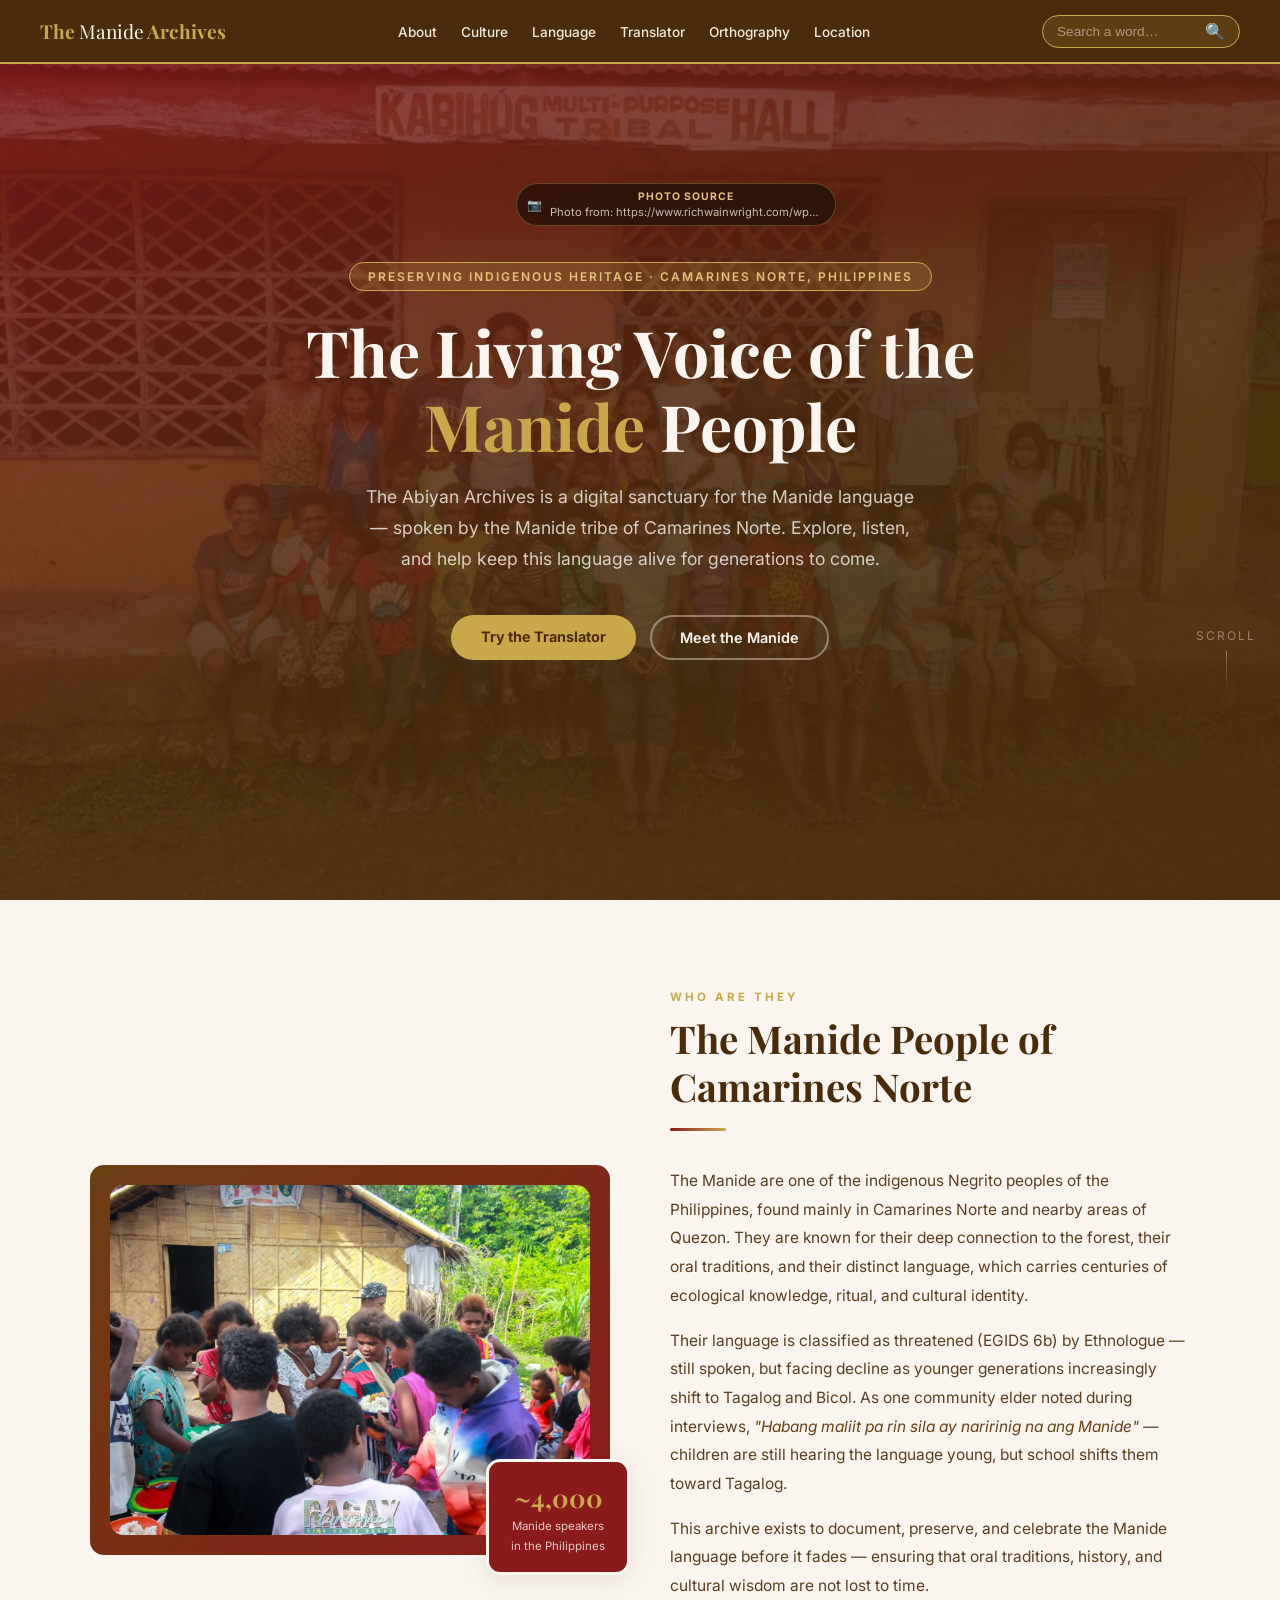
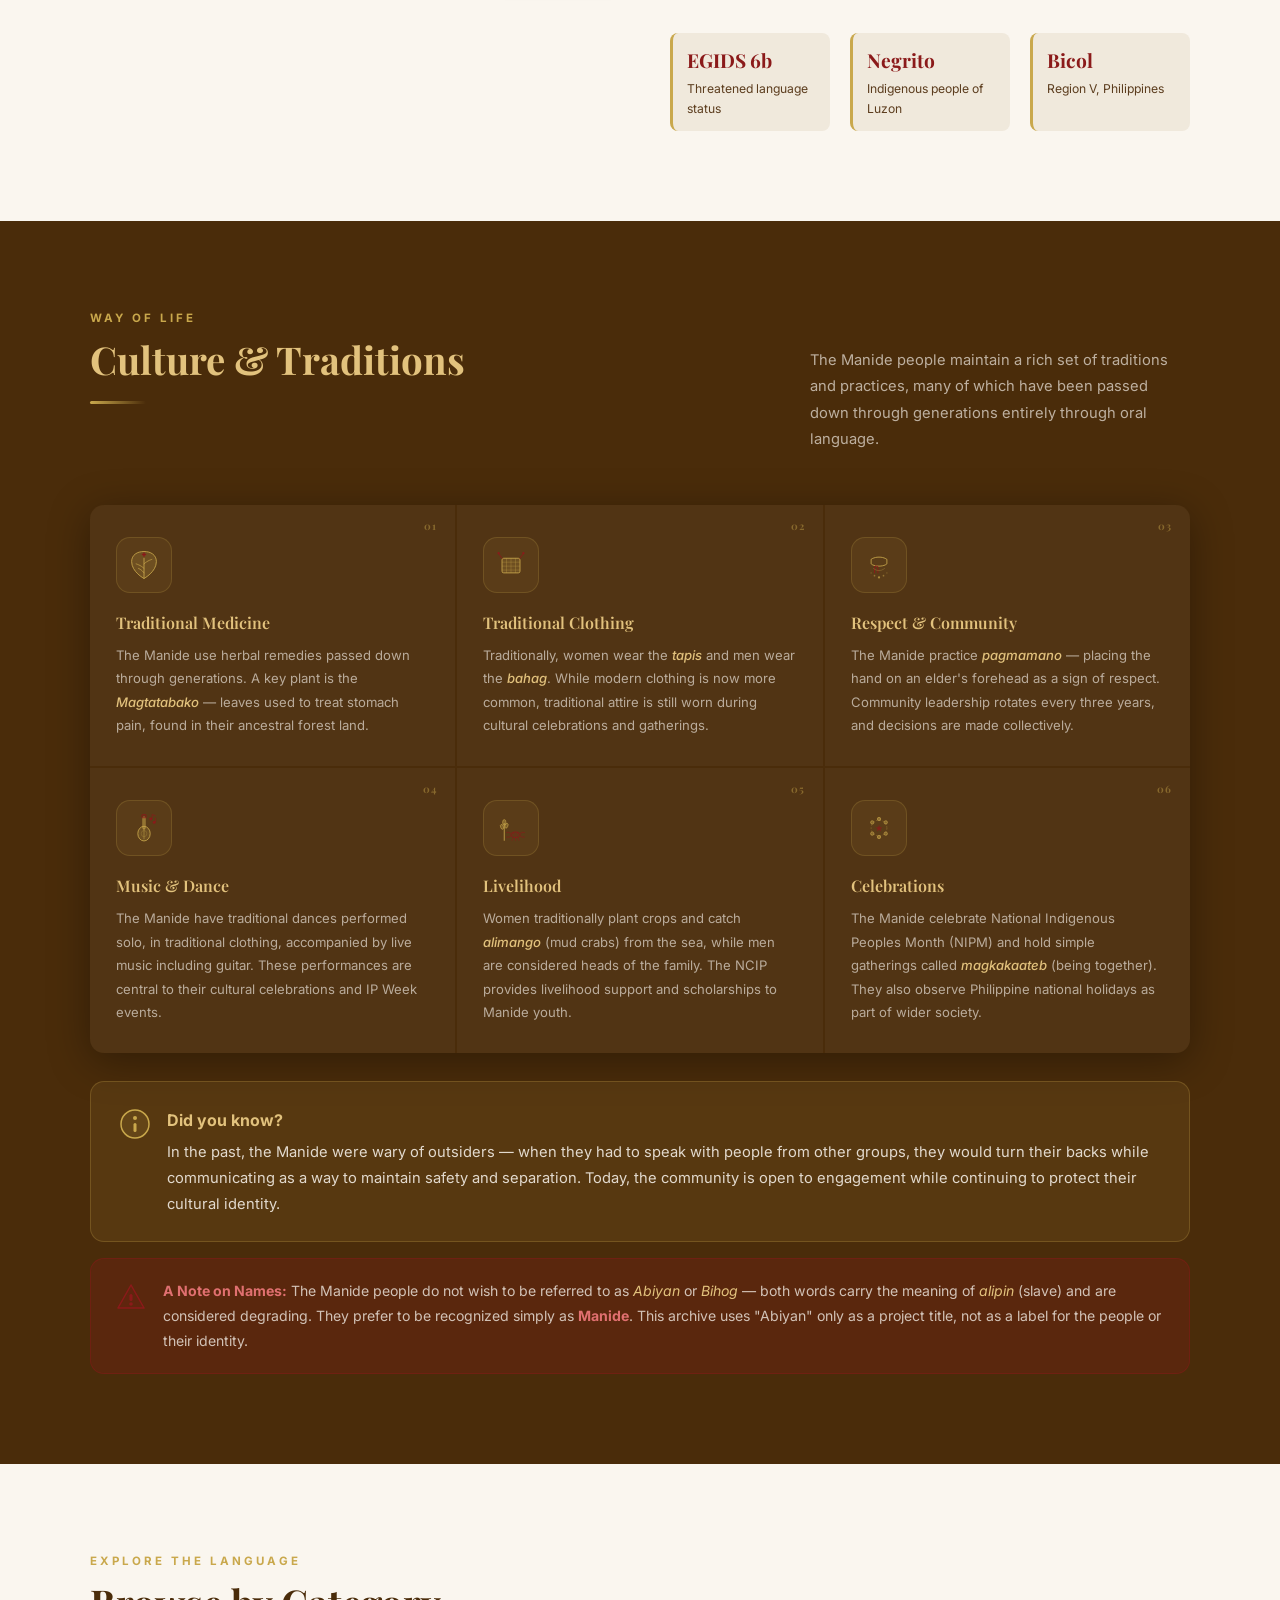
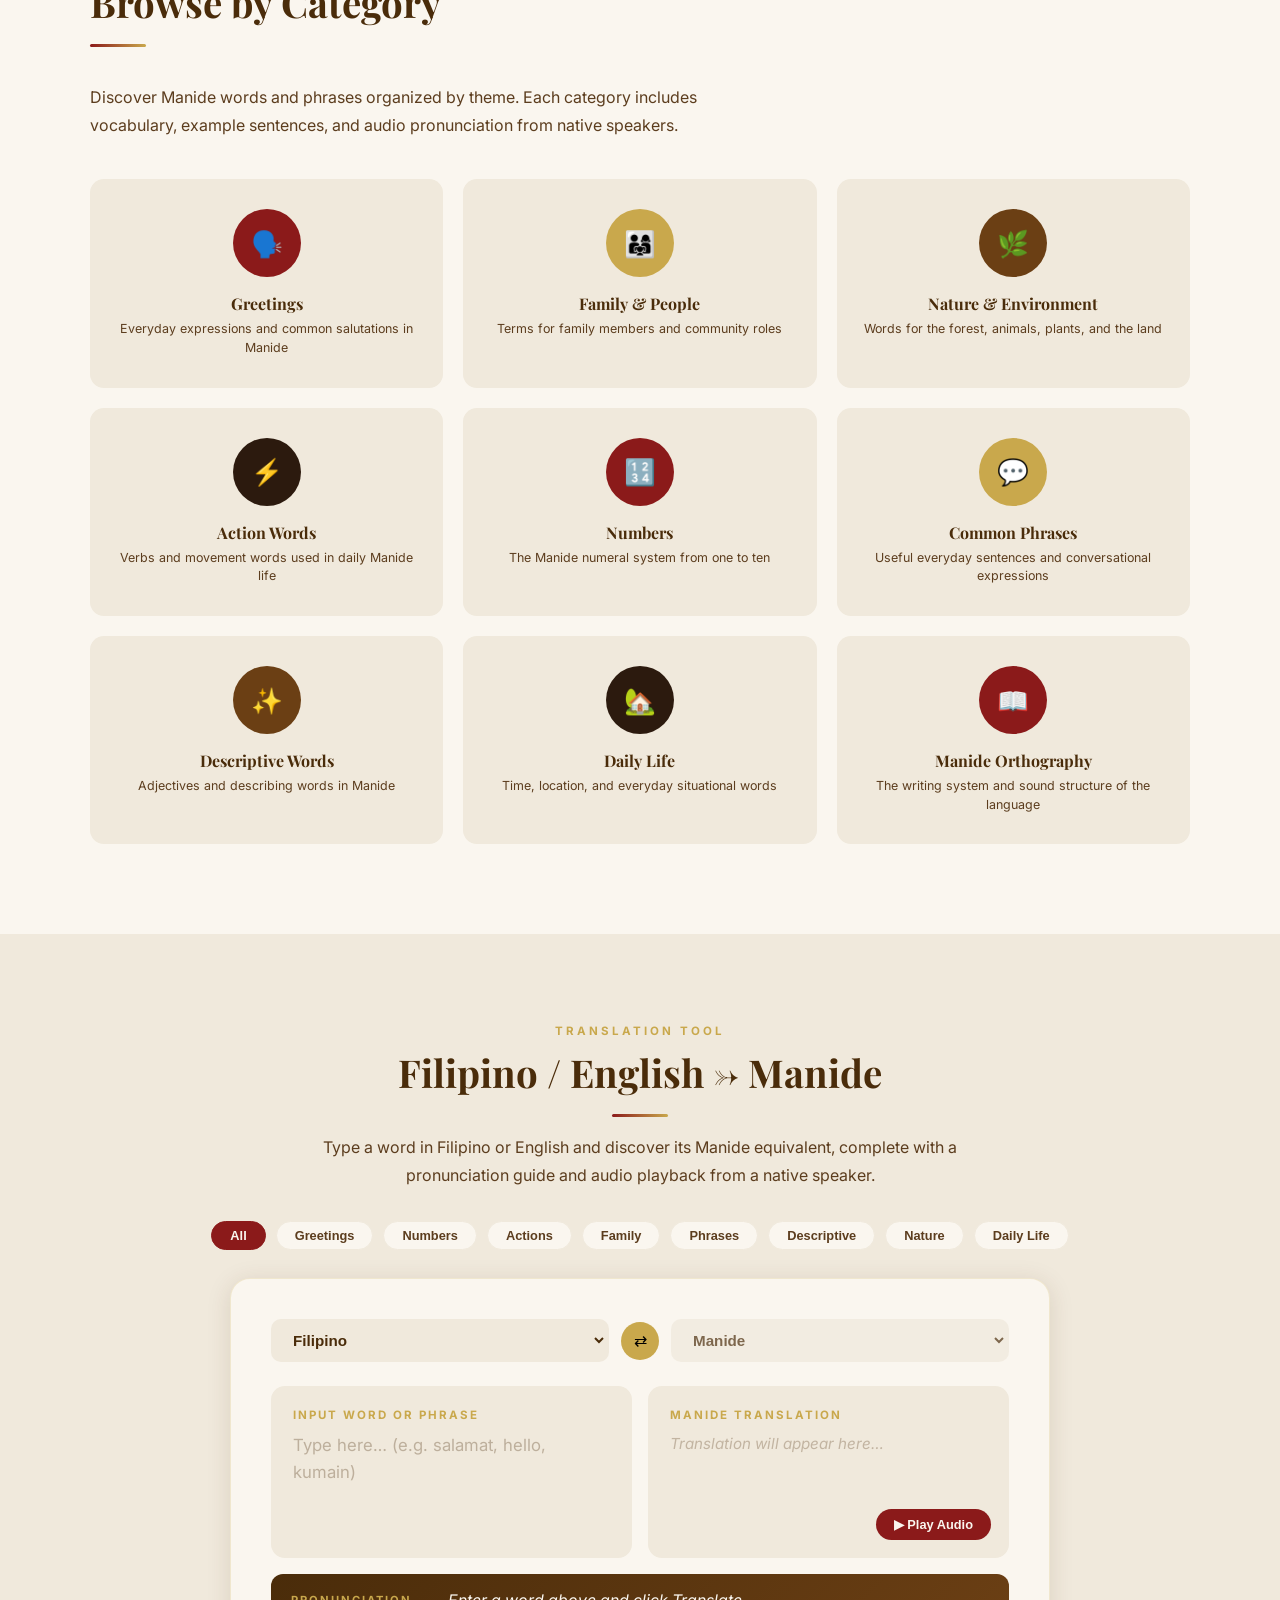
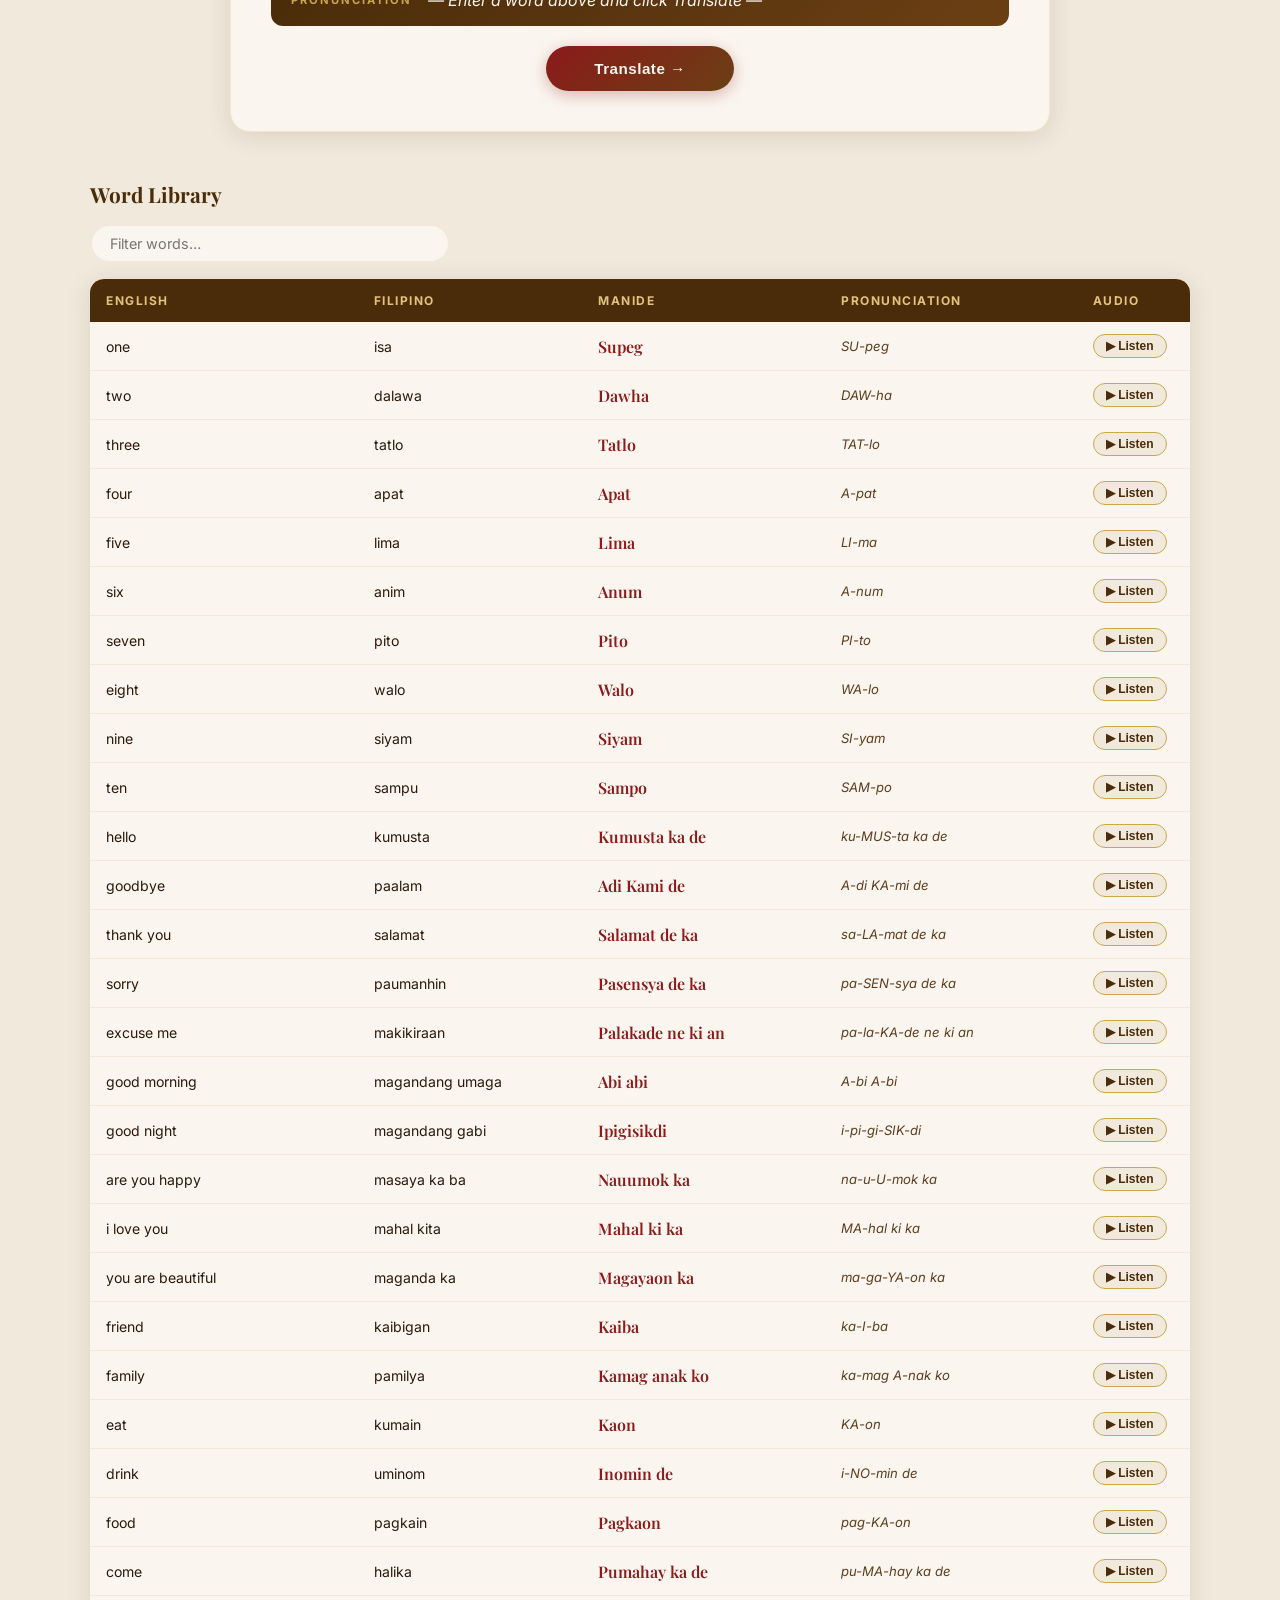
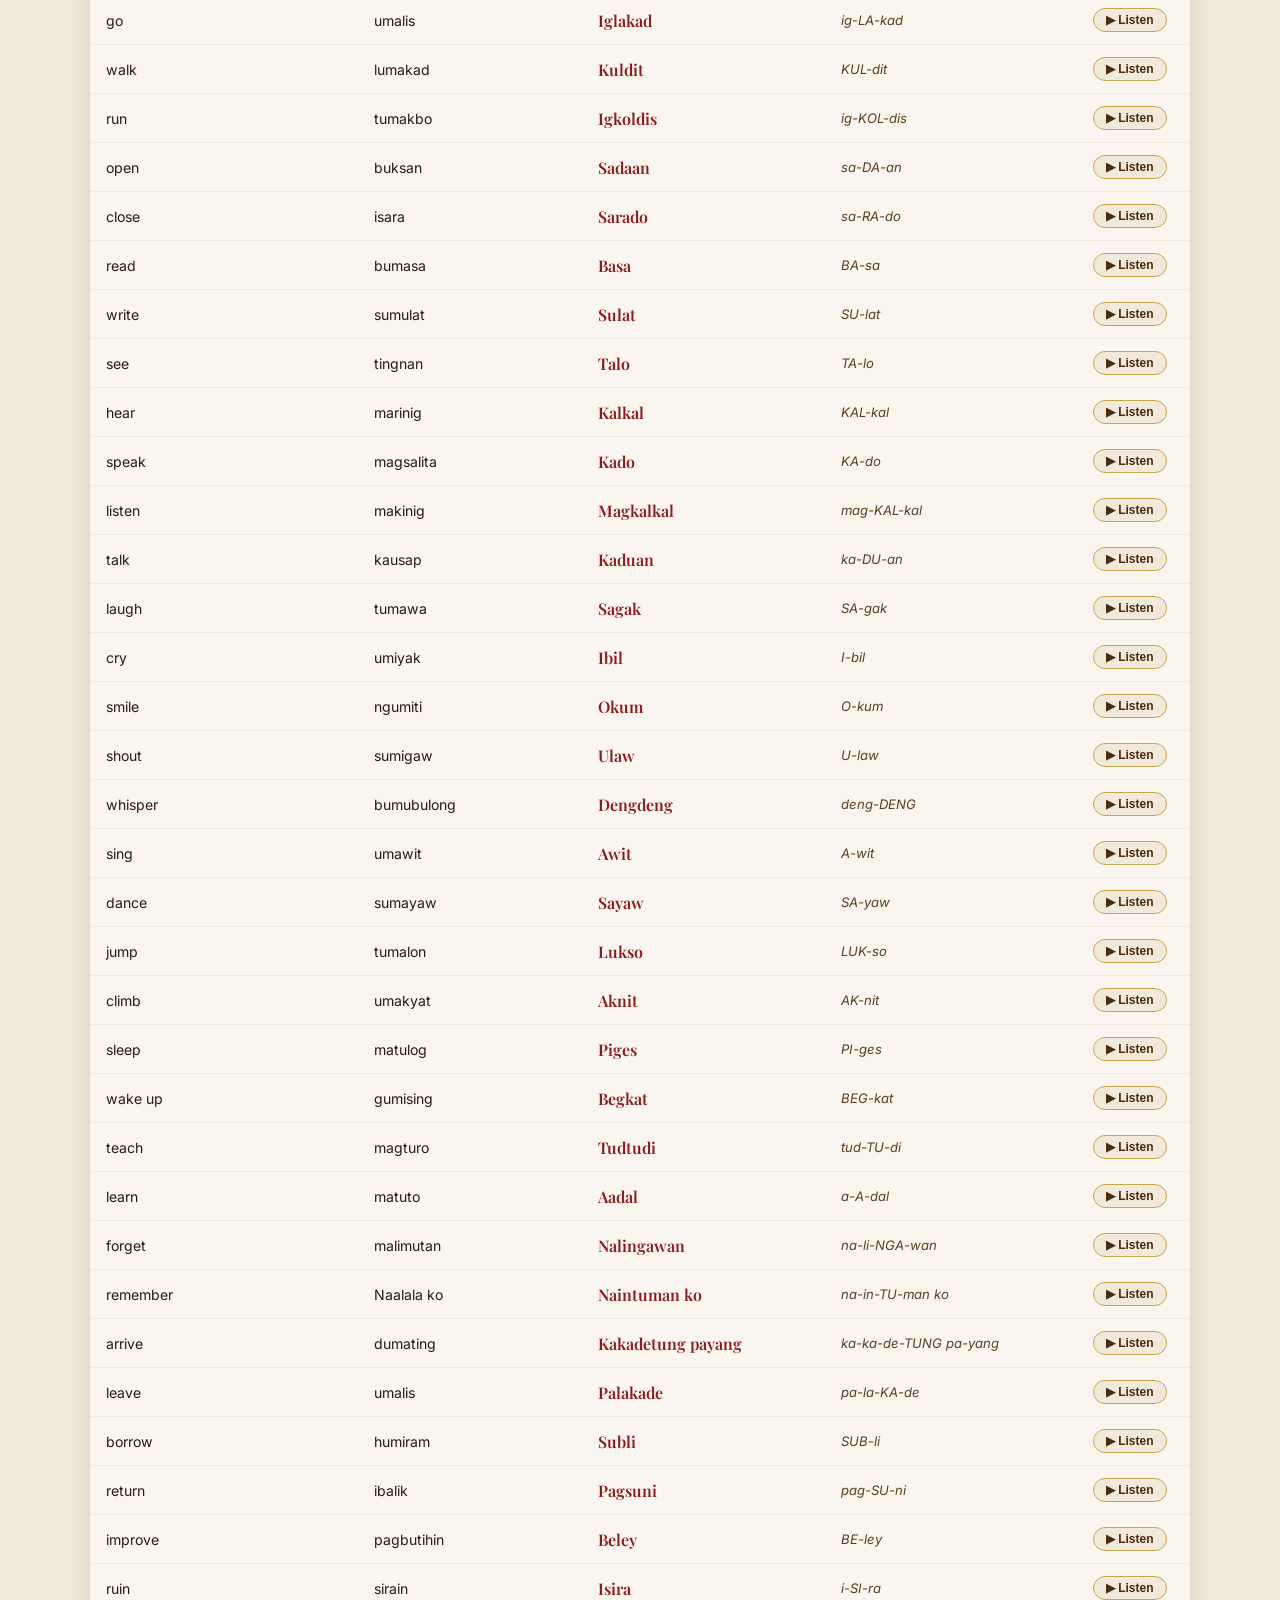
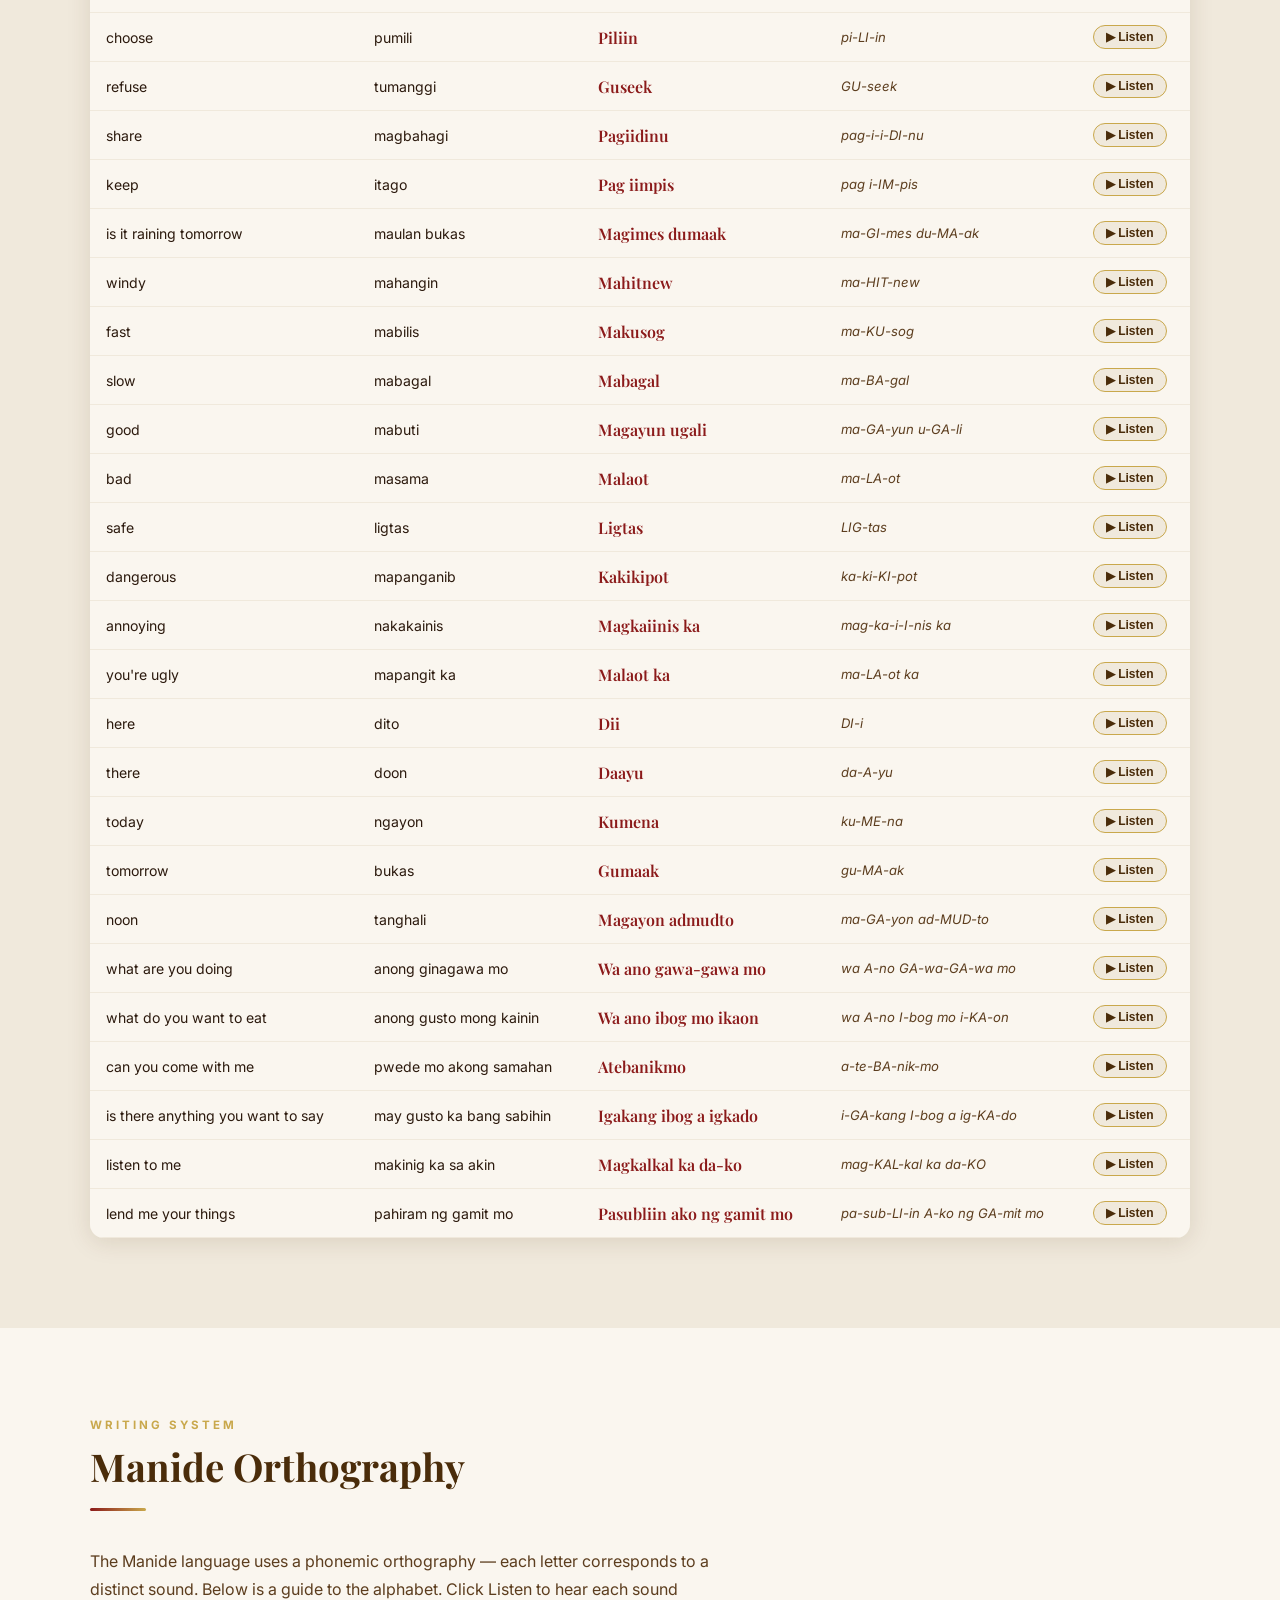
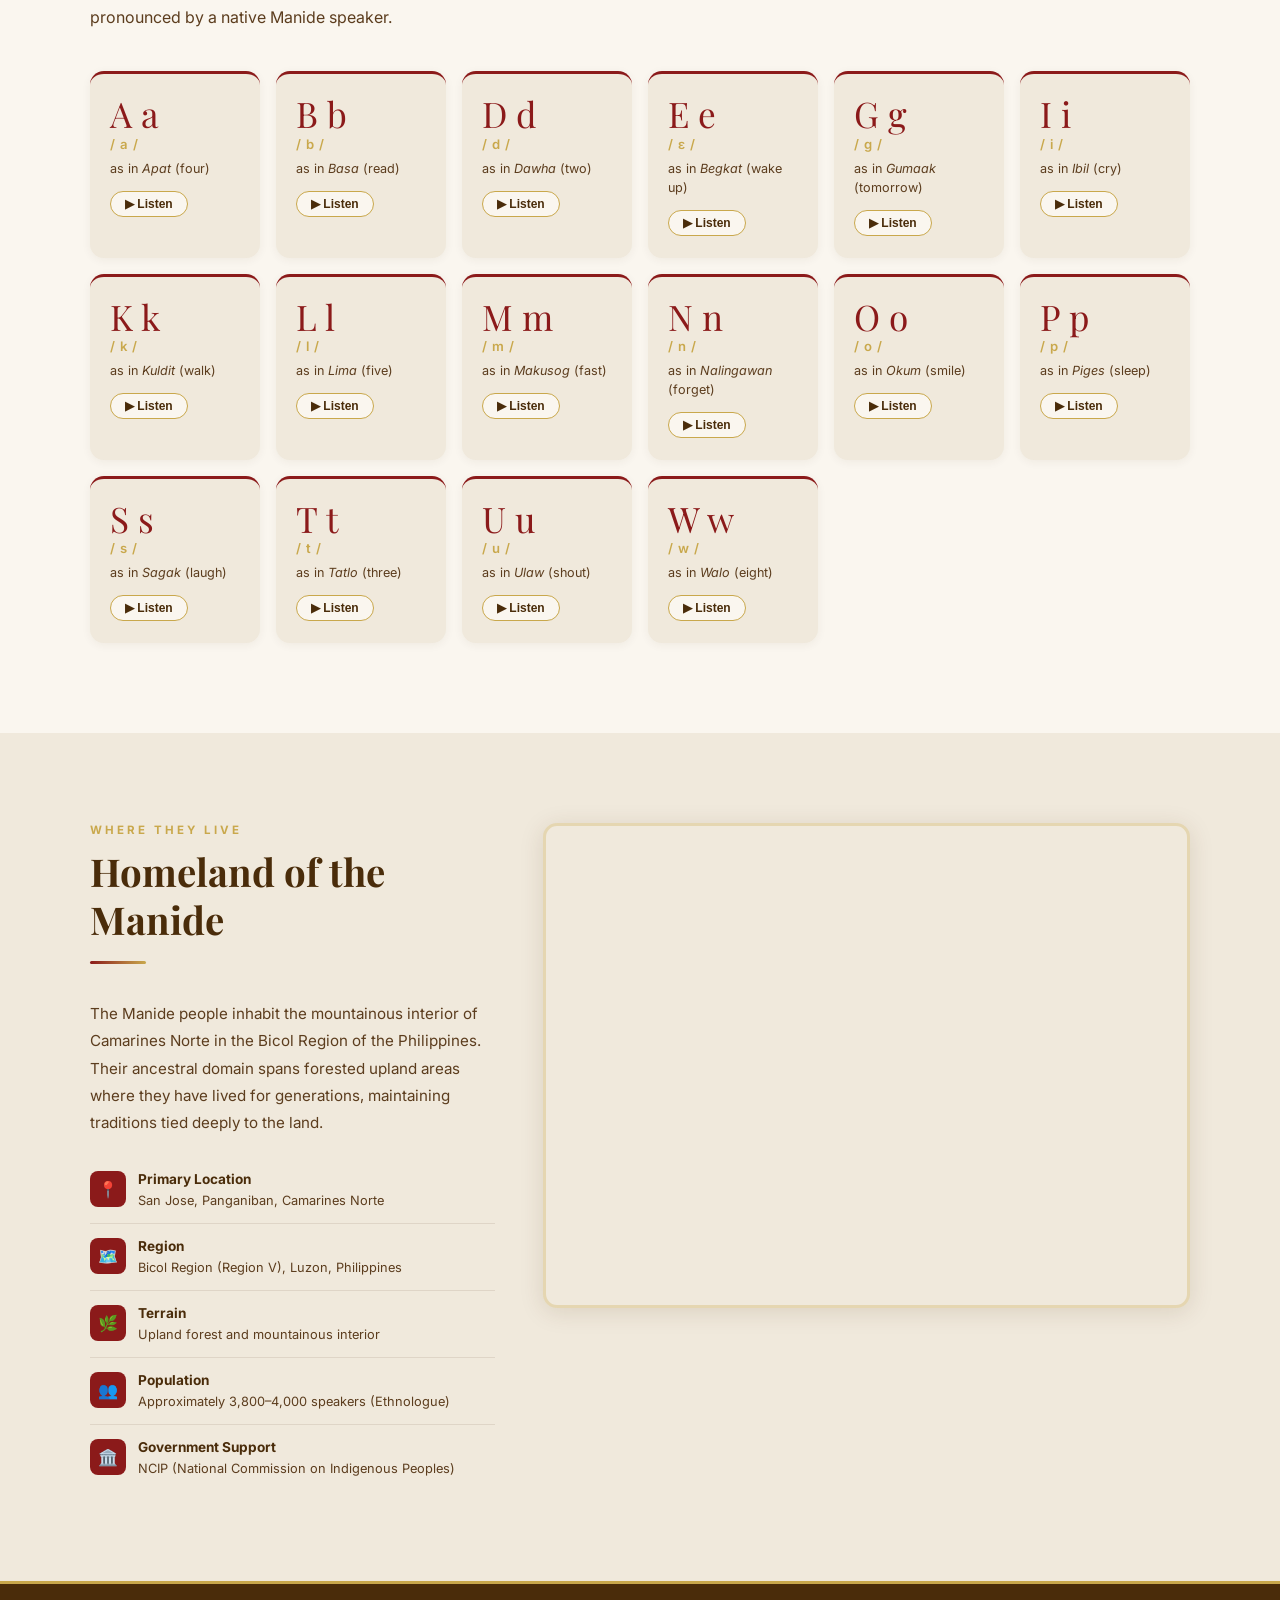
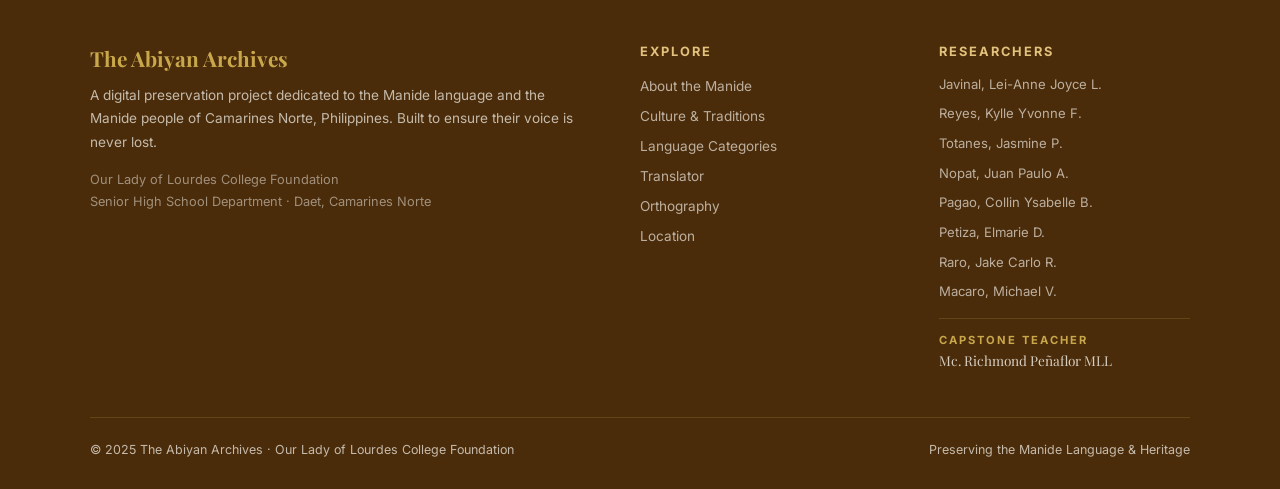
==== commit 794422b4: "Change greeting from 'Hello World' to 'Goodbye World'" ====
--- a/index.html
+++ b/index.html
@@ -733,7 +733,7 @@
         <li>Nopat, Juan Paulo A.</li>
         <li>Pagao, Collin Ysabelle B.</li>
         <li>Petiza, Elmarie D.</li>
-        <li>Raro, Jake E.</li>
+        <li>Raro, Jake Carlo R.</li>
         <li>Macaro, Michael V.</li>
       </ul>
       <div class="footer-teacher">
@@ -874,4 +874,5 @@
   })();
 </script>
 </body>
-</html>+
+</html>
